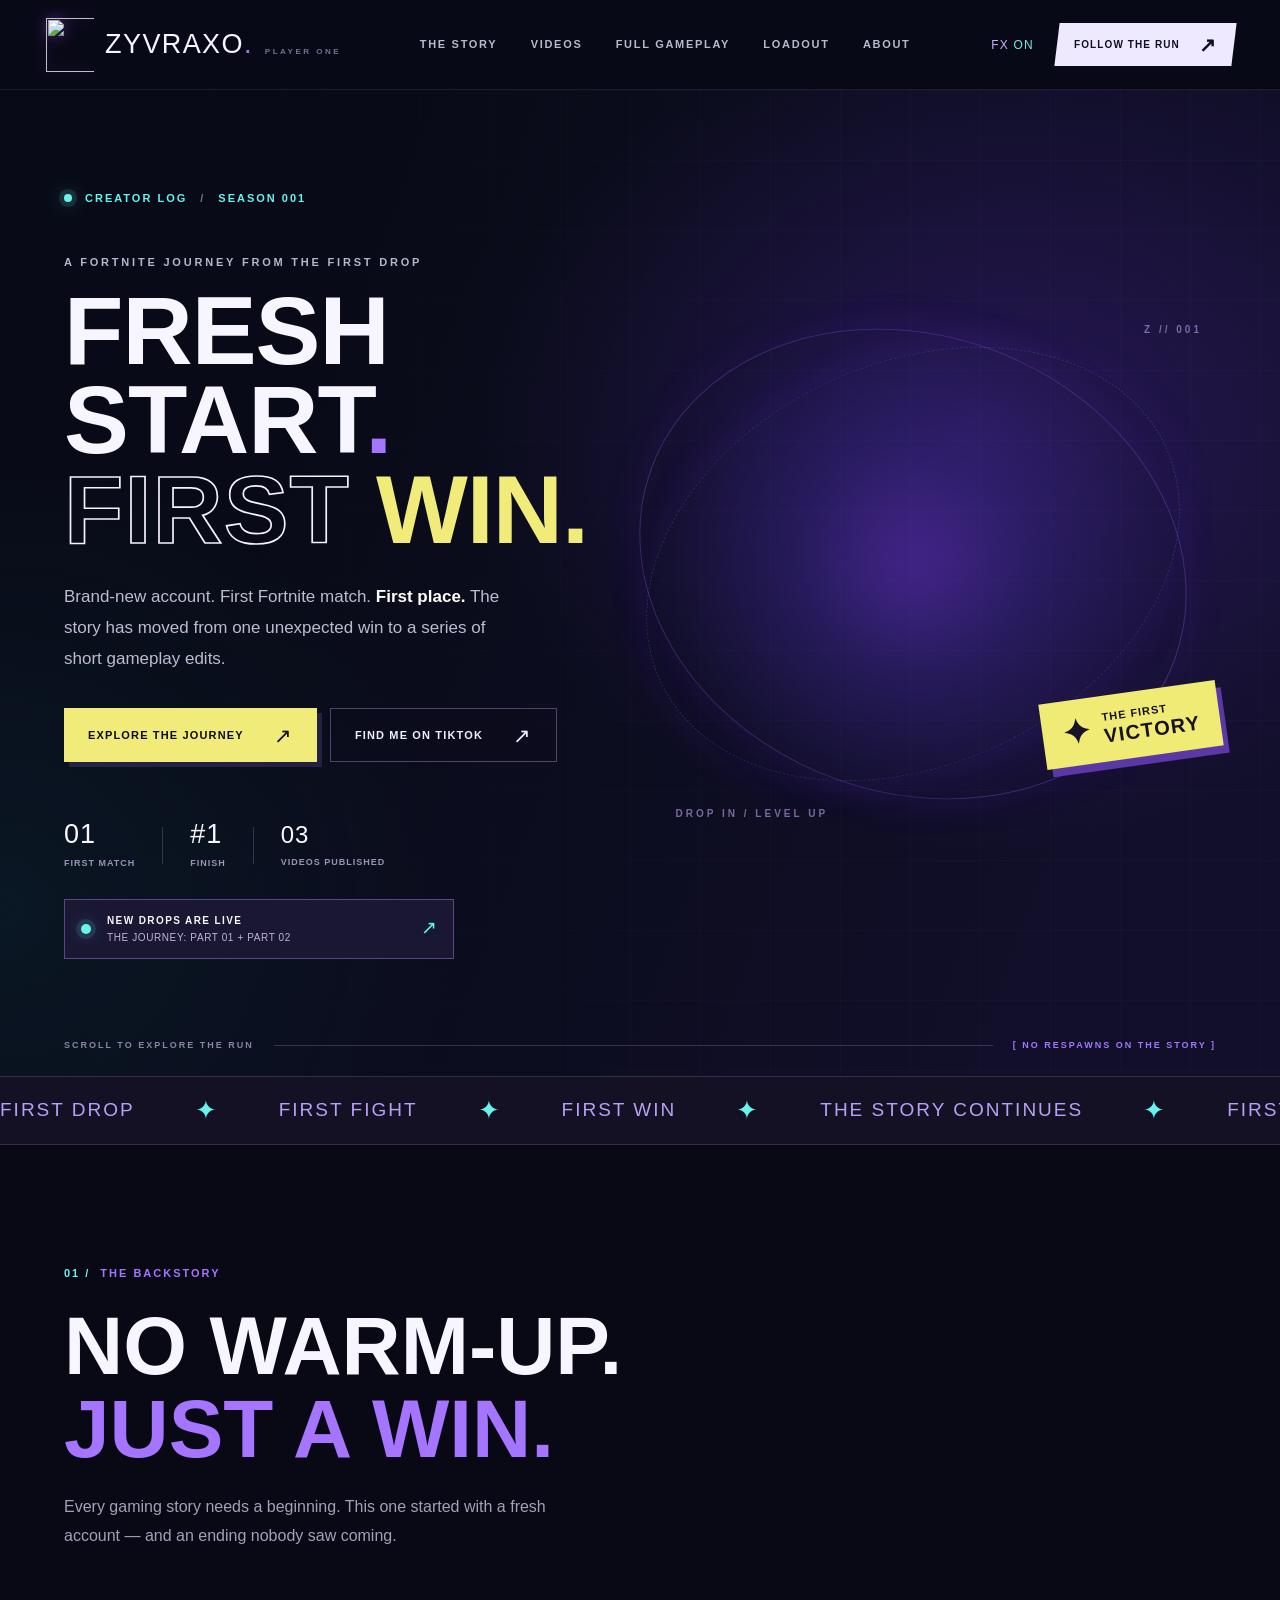
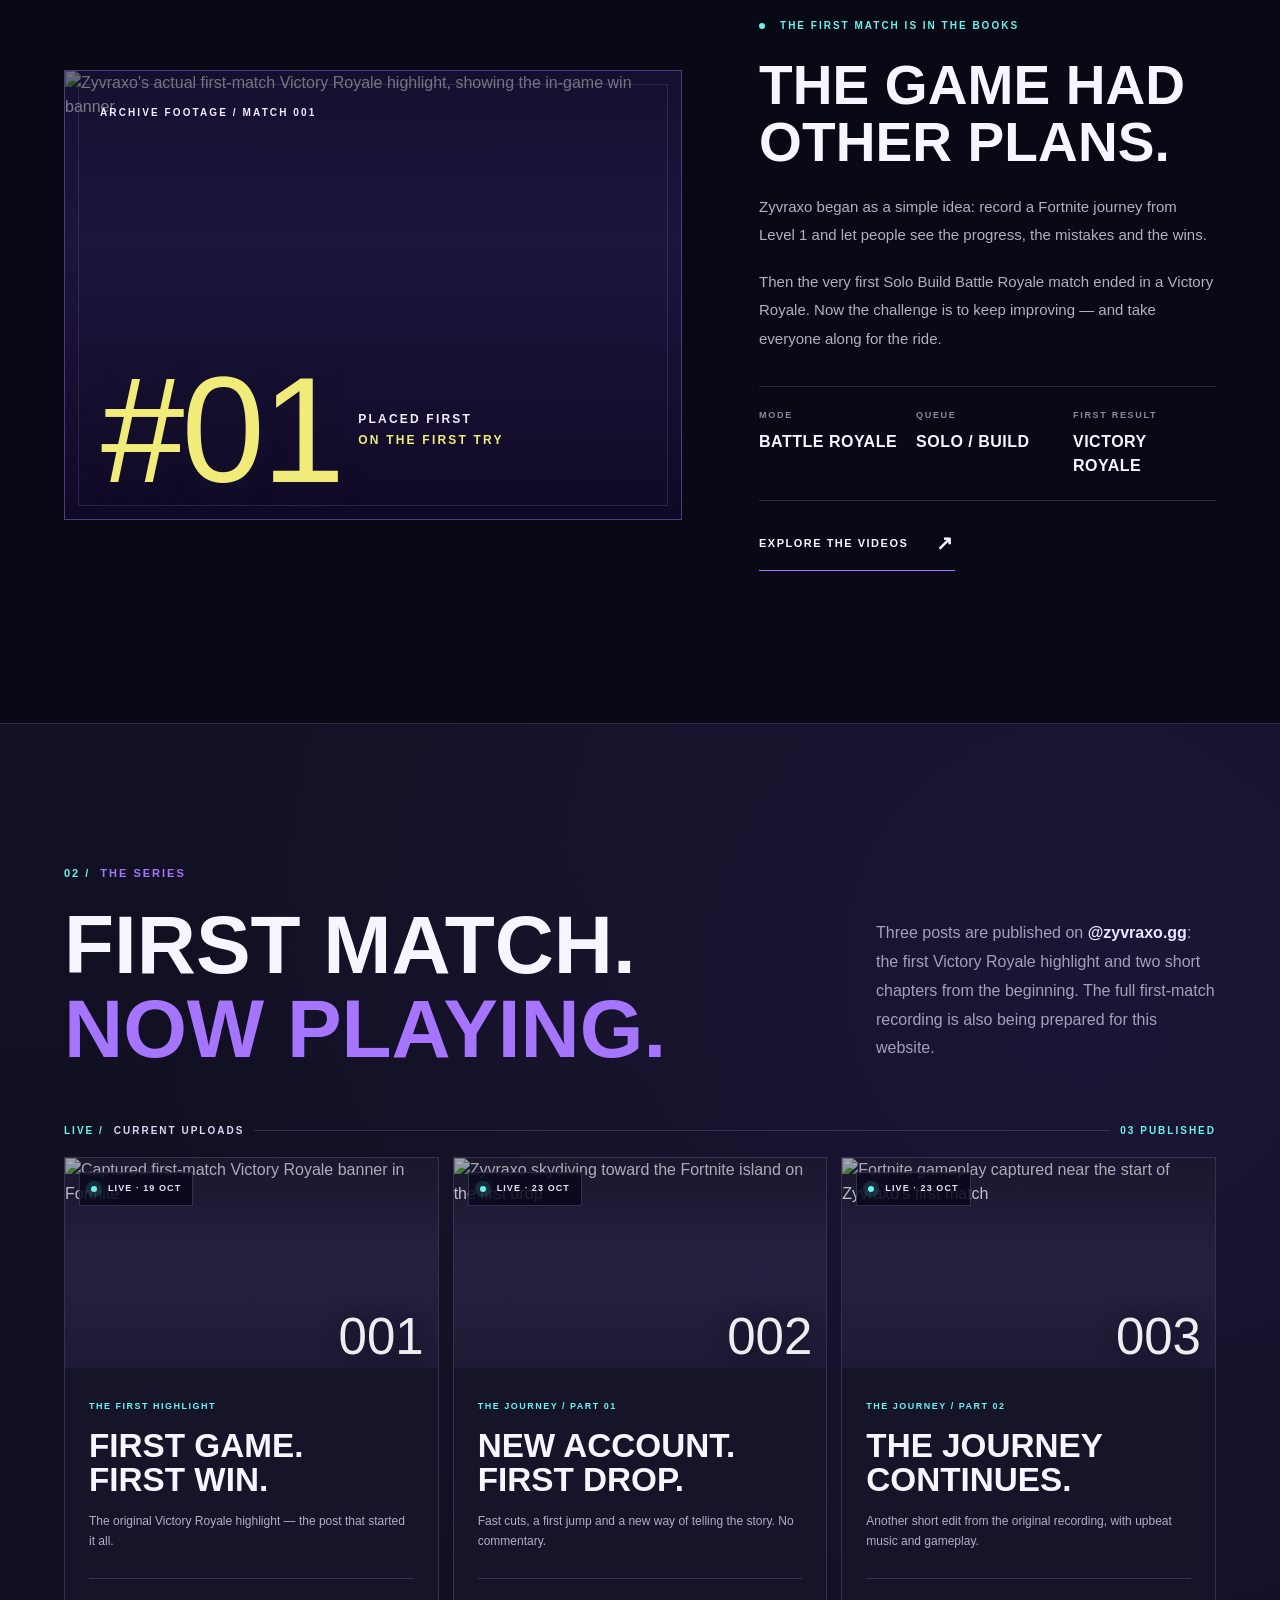
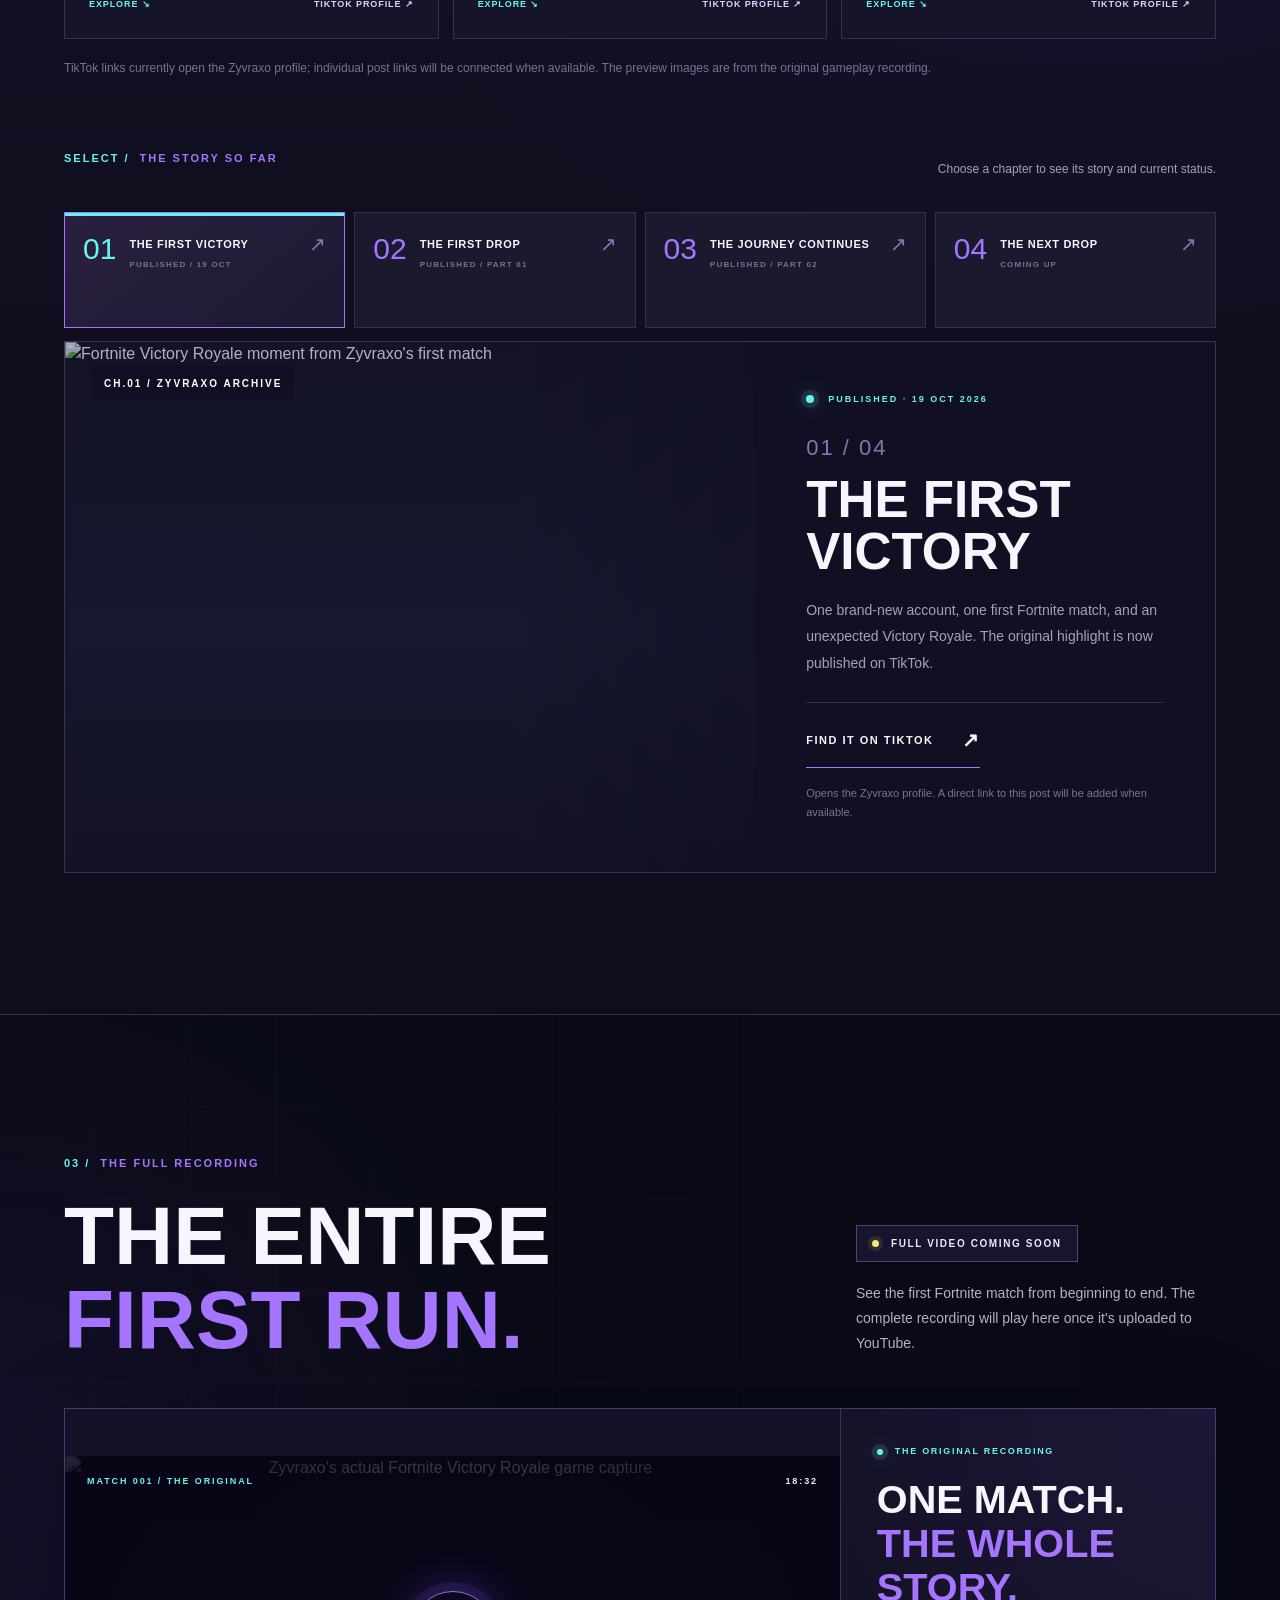
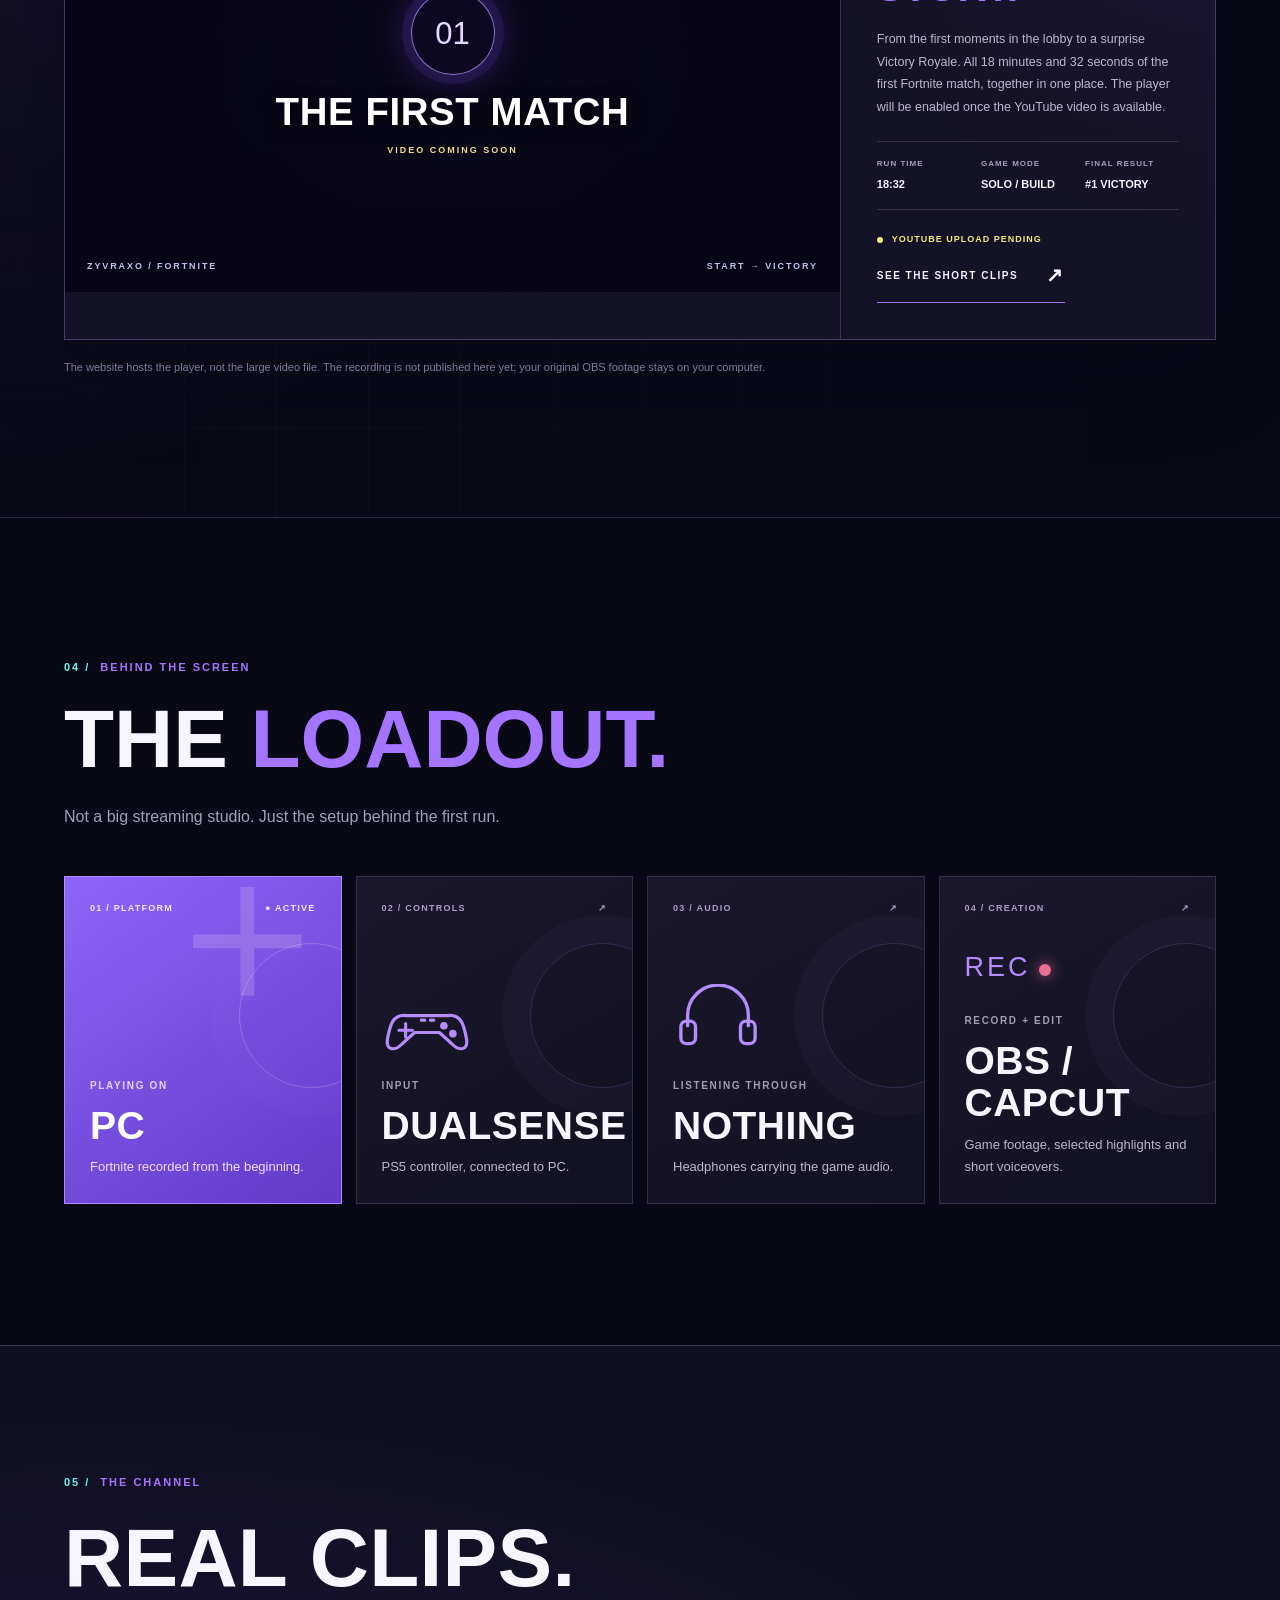
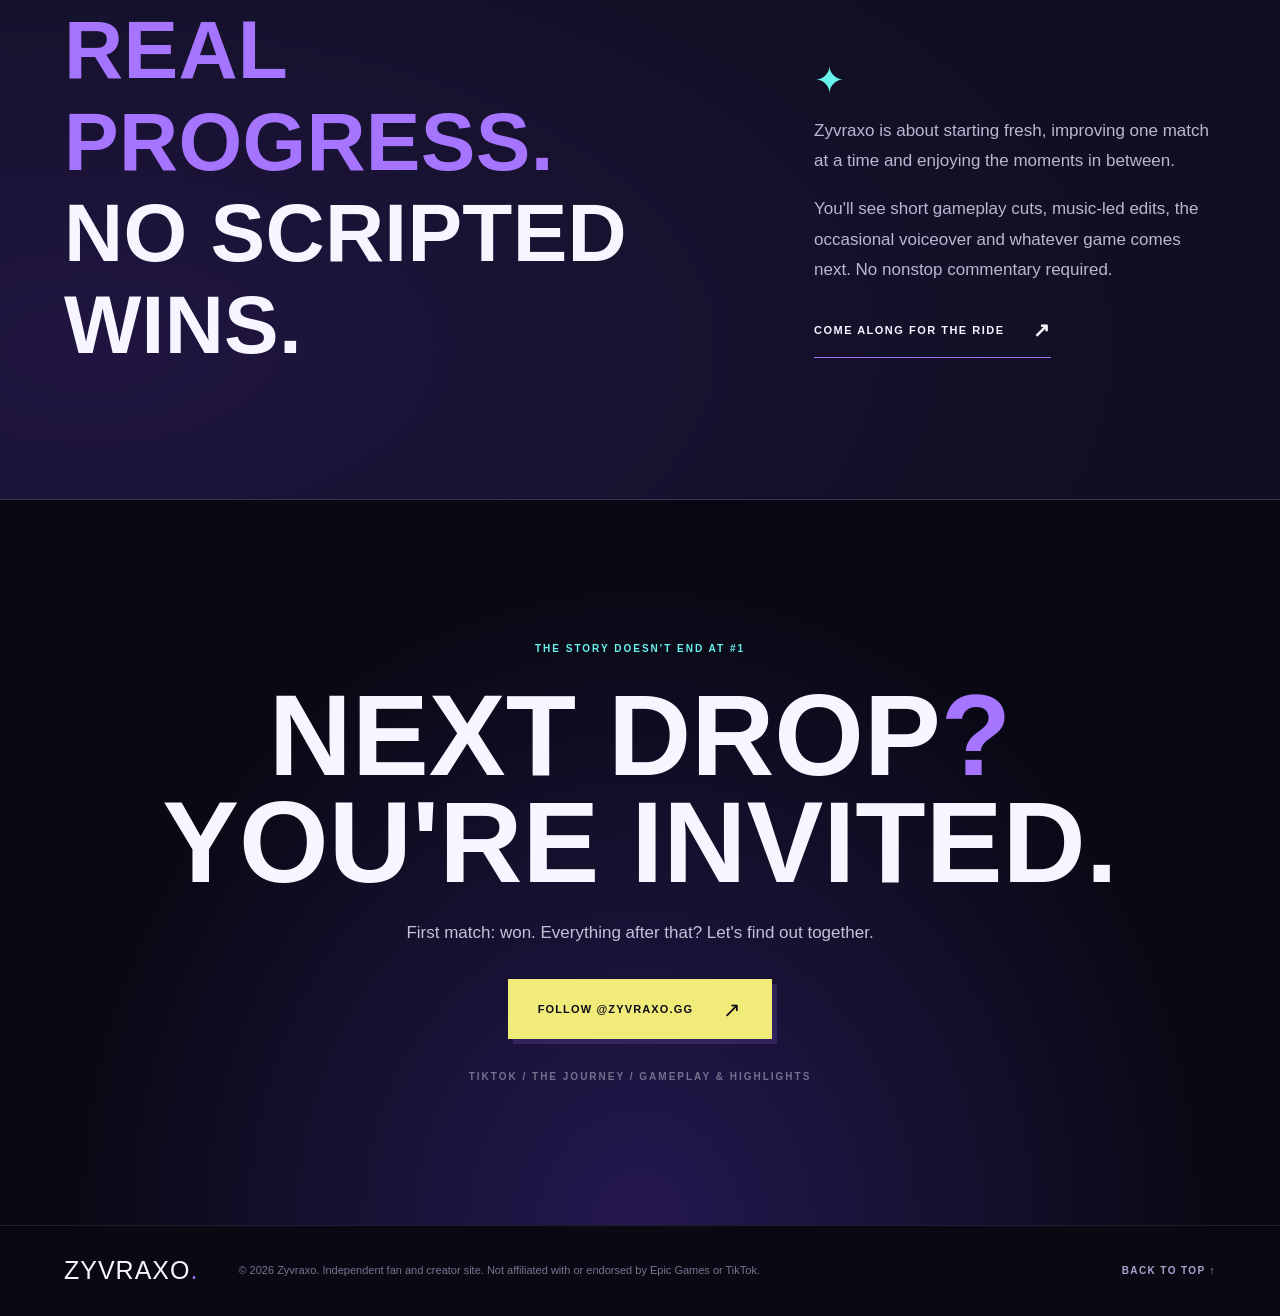
==== index.html @ bcd882c2 "Launch Zyvraxo website V3" ====
<!doctype html>
<html lang="en-GB">
<head>
  <meta charset="utf-8">
  <meta name="viewport" content="width=device-width, initial-scale=1">
  <meta name="theme-color" content="#090b17">
  <meta name="description" content="Zyvraxo gaming: first Fortnite Victory Royale and The Journey Part 01 and Part 02 on TikTok. Full first-match gameplay coming soon to the website.">
  <meta property="og:type" content="website">
  <meta property="og:title" content="Zyvraxo — First Drop. First Win.">
  <meta property="og:description" content="The first Fortnite match ended with a Victory Royale. Follow the newly published Journey Part 01 and Part 02 on TikTok.">
  <title>Zyvraxo — First Drop. First Win.</title>
  <link rel="icon" href="assets/favicon.png" type="image/png">
  <link rel="stylesheet" href="styles.css">
  <script src="script.js" defer></script>
</head>
<body>
  <a href="#main" class="skip-link">Skip to content</a>
  <div class="site-shell" id="top">
    <header class="site-header">
      <div class="header-inner">
        <a class="brand" href="#top" aria-label="Zyvraxo — go to homepage">
          <span class="brand-icon"><img src="assets/zyvraxo-mark.png" alt="" width="52" height="52"></span>
          <span class="brand-name">ZYVRAXO<span class="brand-dot">.</span></span>
          <span class="brand-caption">PLAYER ONE</span>
        </a>
        <button class="menu-toggle" type="button" aria-controls="primary-nav" aria-expanded="false" aria-label="Open navigation">
          <span></span><span></span><span></span>
        </button>
        <nav class="primary-nav" id="primary-nav" aria-label="Primary navigation">
          <a href="#story">The story</a>
          <a href="#episodes">Videos</a>
          <a href="#full-match">Full gameplay</a>
          <a href="#setup">Loadout</a>
          <a href="#about">About</a>
        </nav>
        <div class="header-actions">
          <button class="fx-toggle" type="button" aria-pressed="true" title="Toggle site animations and glow">FX <span class="fx-state">ON</span></button>
          <a class="header-follow" href="https://www.tiktok.com/@zyvraxo.gg" target="_blank" rel="noopener noreferrer">
            <span>FOLLOW THE RUN</span><span aria-hidden="true">↗</span>
          </a>
        </div>
      </div>
    </header>

    <main id="main">
      <section class="hero" aria-labelledby="hero-title">
        <div class="hero-grid"></div>
        <div class="hero-inner content-width">
          <div class="hero-copy">
            <div class="eyebrow"><span class="status-pin"></span> CREATOR LOG <span class="eyebrow-sep">/</span> SEASON 001</div>
            <p class="superhead">A FORTNITE JOURNEY FROM THE FIRST DROP</p>
            <h1 id="hero-title">FRESH<br>START<span class="punct">.</span><br><span class="hero-outlined">FIRST</span> <span class="hero-gold">WIN.</span></h1>
            <p class="hero-intro">Brand-new account. First Fortnite match. <strong>First place.</strong> The story has moved from one unexpected win to a series of short gameplay edits.</p>
            <div class="hero-buttons">
              <a class="button button-primary" href="#episodes">EXPLORE THE JOURNEY <span aria-hidden="true">↗</span></a>
              <a class="button button-secondary" href="https://www.tiktok.com/@zyvraxo.gg" target="_blank" rel="noopener noreferrer">FIND ME ON TIKTOK <span aria-hidden="true">↗</span></a>
            </div>
            <div class="hero-meta" aria-label="First match statistics">
              <div><span class="meta-num">01</span><span class="meta-label">FIRST MATCH</span></div>
              <span class="meta-line" aria-hidden="true"></span>
              <div><span class="meta-num">#1</span><span class="meta-label">FINISH</span></div>
              <span class="meta-line" aria-hidden="true"></span>
              <div><span class="meta-num meta-word">03</span><span class="meta-label">VIDEOS PUBLISHED</span></div>
            </div>
            <a class="hero-update" href="#episodes"><span class="update-beacon" aria-hidden="true"></span><span><strong>NEW DROPS ARE LIVE</strong><small>THE JOURNEY: PART 01 + PART 02</small></span><span class="update-arrow" aria-hidden="true">↗</span></a>
          </div>
          <div class="hero-art" aria-label="Zyvraxo neon gaming logo">
            <div class="art-aura"></div>
            <div class="art-orbit orbit-one"></div>
            <div class="art-orbit orbit-two"></div>
            <div class="art-hatch art-hatch-top" aria-hidden="true">Z // 001</div>
            <img class="hero-logo" src="assets/zyvraxo-logo.webp" width="1254" height="1254" alt="Zyvraxo logo with a neon violet and blue Z emblem">
            <div class="art-stamp"><span class="stamp-star">✦</span><span>THE FIRST<br><strong>VICTORY</strong></span></div>
            <div class="art-hatch art-hatch-bottom" aria-hidden="true">DROP IN / LEVEL UP</div>
          </div>
        </div>
        <div class="hero-bottom content-width"><span class="hero-bottom-label">SCROLL TO EXPLORE THE RUN</span><span class="hero-bottom-rule"></span><span class="hero-bottom-code">[ NO RESPAWNS ON THE STORY ]</span></div>
      </section>

      <div class="ticker" aria-label="The channel motto"><div class="ticker-content" aria-hidden="true"><span>FIRST DROP</span><i>✦</i><span>FIRST FIGHT</span><i>✦</i><span>FIRST WIN</span><i>✦</i><span>THE STORY CONTINUES</span><i>✦</i><span>FIRST DROP</span><i>✦</i><span>FIRST FIGHT</span><i>✦</i><span>FIRST WIN</span><i>✦</i><span>THE STORY CONTINUES</span><i>✦</i></div></div>

      <section class="story section-pad content-width" id="story" aria-labelledby="story-title">
        <div class="section-heading reveal">
          <div class="section-label"><span class="section-index">01 /</span> THE BACKSTORY</div>
          <h2 id="story-title">NO WARM-UP.<br><em>JUST A WIN.</em></h2>
          <p>Every gaming story needs a beginning. This one started with a fresh account — and an ending nobody saw coming.</p>
        </div>
        <div class="story-layout">
          <div class="story-image-card reveal">
            <img src="assets/fortnite-victory.webp" alt="Zyvraxo's actual first-match Victory Royale highlight, showing the in-game win banner" width="948" height="540" loading="lazy">
            <div class="story-image-screen"></div>
            <span class="story-image-corner story-image-top">ARCHIVE FOOTAGE / MATCH 001</span>
            <div class="story-image-bottom"><span class="story-winning-number">#01</span><span class="story-win-copy">PLACED FIRST<br><strong>ON THE FIRST TRY</strong></span></div>
          </div>
          <div class="story-content reveal">
            <div class="story-topline"><span class="dot-active"></span> THE FIRST MATCH IS IN THE BOOKS</div>
            <h3>THE GAME HAD OTHER PLANS.</h3>
            <p>Zyvraxo began as a simple idea: record a Fortnite journey from Level 1 and let people see the progress, the mistakes and the wins.</p>
            <p>Then the very first Solo Build Battle Royale match ended in a Victory Royale. Now the challenge is to keep improving — and take everyone along for the ride.</p>
            <div class="story-facts"><div><small>MODE</small><b>BATTLE ROYALE</b></div><div><small>QUEUE</small><b>SOLO / BUILD</b></div><div><small>FIRST RESULT</small><b>VICTORY ROYALE</b></div></div>
            <a class="text-link" href="#episodes">EXPLORE THE VIDEOS <span aria-hidden="true">↗</span></a>
          </div>
        </div>
      </section>

      <section class="episodes section-pad" id="episodes" aria-labelledby="episodes-title">
        <div class="content-width">
          <div class="episodes-heading reveal">
            <div>
              <div class="section-label"><span class="section-index">02 /</span> THE SERIES</div>
              <h2 id="episodes-title">FIRST MATCH.<br><em>NOW PLAYING.</em></h2>
            </div>
            <p>Three posts are published on <strong>@zyvraxo.gg</strong>: the first Victory Royale highlight and two short chapters from the beginning. The full first-match recording is also being prepared for this website.</p>
          </div>
          <div class="latest-label reveal"><span class="section-index">LIVE /</span> CURRENT UPLOADS <span class="latest-label-rule" aria-hidden="true"></span> <span class="live-total">03 PUBLISHED</span></div>
          <div class="video-grid reveal" aria-label="Zyvraxo's published TikTok videos">
            <article class="video-card">
              <div class="video-card-media"><img src="assets/fortnite-victory.webp" alt="Captured first-match Victory Royale banner in Fortnite" loading="lazy" width="948" height="540"><span class="video-card-state"><span class="status-pin"></span> LIVE · 19 OCT</span><span class="video-card-seq">001</span></div>
              <div class="video-card-content"><small>THE FIRST HIGHLIGHT</small><h3>FIRST GAME.<br>FIRST WIN.</h3><p>The original Victory Royale highlight — the post that started it all.</p><div class="video-card-links"><button type="button" data-show-chapter="0">EXPLORE ↘</button><a href="https://www.tiktok.com/@zyvraxo.gg" target="_blank" rel="noopener noreferrer" aria-label="Find the First Victory highlight on Zyvraxo's TikTok profile">TIKTOK PROFILE ↗</a></div></div>
            </article>
            <article class="video-card">
              <div class="video-card-media"><img src="assets/journey-part01.webp" alt="Zyvraxo skydiving toward the Fortnite island on the first drop" loading="lazy" width="622" height="350"><span class="video-card-state"><span class="status-pin"></span> LIVE · 23 OCT</span><span class="video-card-seq">002</span></div>
              <div class="video-card-content"><small>THE JOURNEY / PART 01</small><h3>NEW ACCOUNT.<br>FIRST DROP.</h3><p>Fast cuts, a first jump and a new way of telling the story. No commentary.</p><div class="video-card-links"><button type="button" data-show-chapter="1">EXPLORE ↘</button><a href="https://www.tiktok.com/@zyvraxo.gg" target="_blank" rel="noopener noreferrer" aria-label="Find The Journey Part 01 on Zyvraxo's TikTok profile">TIKTOK PROFILE ↗</a></div></div>
            </article>
            <article class="video-card">
              <div class="video-card-media"><img src="assets/journey-part02.webp" alt="Fortnite gameplay captured near the start of Zyvraxo's first match" loading="lazy" width="622" height="350"><span class="video-card-state"><span class="status-pin"></span> LIVE · 23 OCT</span><span class="video-card-seq">003</span></div>
              <div class="video-card-content"><small>THE JOURNEY / PART 02</small><h3>THE JOURNEY<br>CONTINUES.</h3><p>Another short edit from the original recording, with upbeat music and gameplay.</p><div class="video-card-links"><button type="button" data-show-chapter="2">EXPLORE ↘</button><a href="https://www.tiktok.com/@zyvraxo.gg" target="_blank" rel="noopener noreferrer" aria-label="Find The Journey Part 02 on Zyvraxo's TikTok profile">TIKTOK PROFILE ↗</a></div></div>
            </article>
          </div>
          <p class="episode-link-note">TikTok links currently open the Zyvraxo profile; individual post links will be connected when available. The preview images are from the original gameplay recording.</p>
          <div class="chapter-section-top reveal"><div class="section-label"><span class="section-index">SELECT /</span> THE STORY SO FAR</div><p>Choose a chapter to see its story and current status.</p></div>
          <div class="chapter-tabs reveal" aria-label="Explore Zyvraxo chapters">
            <button class="chapter-tab is-active" type="button" data-chapter="0" aria-pressed="true"><span class="chapter-num">01</span><span class="chapter-tab-text"><strong>THE FIRST VICTORY</strong><small>PUBLISHED / 19 OCT</small></span><span class="chapter-arrow" aria-hidden="true">↗</span></button>
            <button class="chapter-tab" type="button" data-chapter="1" aria-pressed="false"><span class="chapter-num">02</span><span class="chapter-tab-text"><strong>THE FIRST DROP</strong><small>PUBLISHED / PART 01</small></span><span class="chapter-arrow" aria-hidden="true">↗</span></button>
            <button class="chapter-tab" type="button" data-chapter="2" aria-pressed="false"><span class="chapter-num">03</span><span class="chapter-tab-text"><strong>THE JOURNEY CONTINUES</strong><small>PUBLISHED / PART 02</small></span><span class="chapter-arrow" aria-hidden="true">↗</span></button>
            <button class="chapter-tab" type="button" data-chapter="3" aria-pressed="false"><span class="chapter-num">04</span><span class="chapter-tab-text"><strong>THE NEXT DROP</strong><small>COMING UP</small></span><span class="chapter-arrow" aria-hidden="true">↗</span></button>
          </div>
          <div class="chapter-feature reveal" id="chapter-feature" aria-live="polite">
            <div class="chapter-image-wrap"><img id="chapter-image" src="assets/fortnite-victory.webp" width="948" height="540" alt="Fortnite Victory Royale moment from Zyvraxo's first match" loading="lazy"><span id="chapter-image-counter" class="chapter-image-counter">CH.01 / ZYVRAXO ARCHIVE</span><span class="chapter-image-overlay"></span></div>
            <div class="chapter-info">
              <div class="chapter-status"><span class="status-pin" id="chapter-status-dot"></span> <span id="chapter-status-label">PUBLISHED · 19 OCT 2026</span></div>
              <span class="chapter-feature-num" id="chapter-display-num">01 / 04</span>
              <h3 id="chapter-title">THE FIRST VICTORY</h3>
              <p id="chapter-description">One brand-new account, one first Fortnite match, and an unexpected Victory Royale. The original highlight is now published on TikTok.</p>
              <div class="chapter-rule"></div>
              <a class="text-link" id="chapter-cta" href="https://www.tiktok.com/@zyvraxo.gg" target="_blank" rel="noopener noreferrer">FIND IT ON TIKTOK <span aria-hidden="true">↗</span></a>
              <small class="chapter-footnote" id="chapter-footnote">Opens the Zyvraxo profile. A direct link to this post will be added when available.</small>
            </div>
          </div>
        </div>
      </section>

      <!-- Full-match section: the YouTube URL is configured in script.js. Nothing is embedded until a visitor clicks Play. -->
      <section class="full-match section-pad" id="full-match" aria-labelledby="full-match-title">
        <div class="content-width">
          <div class="full-match-header reveal">
            <div>
              <div class="section-label"><span class="section-index">03 /</span> THE FULL RECORDING</div>
              <h2 id="full-match-title">THE ENTIRE<br><em>FIRST RUN.</em></h2>
            </div>
            <div class="full-match-lead">
              <span class="full-coming"><span class="full-coming-pin"></span><span id="full-header-status">FULL VIDEO COMING SOON</span></span>
              <p>See the first Fortnite match from beginning to end. The complete recording will play here once it's uploaded to YouTube.</p>
            </div>
          </div>

          <div class="full-match-frame reveal">
            <div class="full-player" id="full-player" aria-label="Zyvraxo full gameplay video area">
              <div class="full-player-poster" id="full-player-poster">
                <img src="assets/fortnite-victory.webp" alt="Zyvraxo's actual Fortnite Victory Royale game capture" width="948" height="540" loading="lazy">
                <span class="full-player-shade" aria-hidden="true"></span>
                <div class="full-player-top"><span>MATCH 001 / THE ORIGINAL</span><span>18:32</span></div>
                <div class="full-player-centre">
                  <span class="full-player-orbit" aria-hidden="true"><span class="full-player-play-icon" id="full-player-play-icon" hidden>▶</span><span id="full-player-pending-symbol">01</span></span>
                  <strong>THE FIRST MATCH</strong>
                  <small id="full-player-caption">VIDEO COMING SOON</small>
                  <button class="full-video-play" id="full-video-play" type="button" hidden aria-label="Play the complete 18-minute 32-second Fortnite match">▶ &nbsp; WATCH THE FULL MATCH</button>
                </div>
                <div class="full-player-bottom"><span>ZYVRAXO / FORTNITE</span><span>START → VICTORY</span></div>
              </div>
            </div>
            <div class="full-match-details">
              <div class="full-match-eyebrow"><span class="status-pin"></span> THE ORIGINAL RECORDING</div>
              <h3>ONE MATCH.<br><span>THE WHOLE STORY.</span></h3>
              <p id="full-match-description">From the first moments in the lobby to a surprise Victory Royale. All 18 minutes and 32 seconds of the first Fortnite match, together in one place. The player will be enabled once the YouTube video is available.</p>
              <div class="full-match-stats" aria-label="Full match details">
                <div><span>RUN TIME</span><strong>18:32</strong></div>
                <div><span>GAME MODE</span><strong>SOLO / BUILD</strong></div>
                <div><span>FINAL RESULT</span><strong>#1 VICTORY</strong></div>
              </div>
              <div class="full-match-footer">
                <div class="full-match-status" id="full-match-status"><span class="full-match-status-dot"></span> YOUTUBE UPLOAD PENDING</div>
                <a class="text-link" href="#episodes">SEE THE SHORT CLIPS <span aria-hidden="true">↗</span></a>
              </div>
            </div>
          </div>
          <p class="full-match-note">The website hosts the player, not the large video file. The recording is not published here yet; your original OBS footage stays on your computer.</p>
        </div>
      </section>

      <section class="loadout section-pad content-width" id="setup" aria-labelledby="setup-title">
        <div class="section-heading reveal">
          <div class="section-label"><span class="section-index">04 /</span> BEHIND THE SCREEN</div>
          <h2 id="setup-title">THE <em>LOADOUT.</em></h2>
          <p>Not a big streaming studio. Just the setup behind the first run.</p>
        </div>
        <div class="gear-grid">
          <div class="gear-card gear-card-primary reveal"><span class="gear-glyph">＋</span><div class="gear-card-top"><span>01 / PLATFORM</span><span>● ACTIVE</span></div><div><small>PLAYING ON</small><h3>PC</h3><p>Fortnite recorded from the beginning.</p></div></div>
          <div class="gear-card reveal"><div class="gear-card-top"><span>02 / CONTROLS</span><span>↗</span></div><div class="gear-icon" aria-hidden="true"><svg viewBox="0 0 80 45" fill="none" stroke="currentColor" stroke-width="2.8" stroke-linecap="round" stroke-linejoin="round"><path d="M22 13C9 11 7 23 5 33c-2 11 6 12 13 5l11-10h22l11 10c7 7 15 6 13-5-2-10-4-22-17-20z"/><path d="M21 20v12M15 26h12"/><circle cx="55" cy="22" r="2" fill="currentColor"/><circle cx="63" cy="29" r="2" fill="currentColor"/><path d="M35 17h3m5 0h3"/></svg></div><div><small>INPUT</small><h3>DUALSENSE</h3><p>PS5 controller, connected to PC.</p></div></div>
          <div class="gear-card reveal"><div class="gear-card-top"><span>03 / AUDIO</span><span>↗</span></div><div class="gear-icon" aria-hidden="true"><svg viewBox="0 0 80 60" fill="none" stroke="currentColor" stroke-width="3" stroke-linecap="round"><path d="M13 37V28a27 27 0 0 1 54 0v9"/><rect x="7" y="33" width="13" height="20" rx="5"/><rect x="60" y="33" width="13" height="20" rx="5"/></svg></div><div><small>LISTENING THROUGH</small><h3>NOTHING</h3><p>Headphones carrying the game audio.</p></div></div>
          <div class="gear-card reveal"><div class="gear-card-top"><span>04 / CREATION</span><span>↗</span></div><div class="gear-icon gear-icon-circle" aria-hidden="true">REC<span class="rec-dot"></span></div><div><small>RECORD + EDIT</small><h3>OBS / CAPCUT</h3><p>Game footage, selected highlights and short voiceovers.</p></div></div>
        </div>
      </section>

      <section class="manifesto" id="about" aria-labelledby="about-title"><div class="content-width manifesto-inner"><div class="manifesto-title reveal"><div class="section-label"><span class="section-index">05 /</span> THE CHANNEL</div><h2 id="about-title">REAL CLIPS.<br><span>REAL PROGRESS.</span><br>NO SCRIPTED WINS.</h2></div><div class="manifesto-body reveal"><span class="manifesto-mark">✦</span><p>Zyvraxo is about starting fresh, improving one match at a time and enjoying the moments in between.</p><p>You'll see short gameplay cuts, music-led edits, the occasional voiceover and whatever game comes next. No nonstop commentary required.</p><a class="text-link" href="https://www.tiktok.com/@zyvraxo.gg" target="_blank" rel="noopener noreferrer">COME ALONG FOR THE RIDE <span aria-hidden="true">↗</span></a></div></div></section>

      <section class="follow section-pad" id="follow" aria-labelledby="follow-title"><div class="content-width follow-inner reveal"><span class="follow-kicker">THE STORY DOESN'T END AT #1</span><h2 id="follow-title">NEXT DROP<span>?</span><br>YOU'RE INVITED.</h2><p>First match: won. Everything after that? Let's find out together.</p><a class="button button-primary button-big" href="https://www.tiktok.com/@zyvraxo.gg" target="_blank" rel="noopener noreferrer">FOLLOW @ZYVRAXO.GG <span aria-hidden="true">↗</span></a><span class="follow-aside">TIKTOK / THE JOURNEY / GAMEPLAY &amp; HIGHLIGHTS</span></div></section>
    </main>

    <footer class="site-footer"><div class="content-width footer-inner"><a class="footer-brand" href="#top">ZYVRAXO<span>.</span></a><p>© <span id="copyright-year">2026</span> Zyvraxo. Independent fan and creator site. Not affiliated with or endorsed by Epic Games or TikTok.</p><a class="footer-back" href="#top">BACK TO TOP ↑</a></div></footer>
  </div>
</body>
</html>
---- styles.css ----
:root {
  color-scheme: dark;
  --bg: #080914;
  --bg-2: #101021;
  --bg-3: #161628;
  --fg: #f7f5ff;
  --muted: #a3a1b8;
  --muted-2: #76738f;
  --line: rgba(189, 171, 251, .19);
  --violet: #a675ff;
  --electric: #bb85ff;
  --cyan: #68f3ed;
  --gold: #f1eb7a;
  --accent: #9b64ff;
  --body-font: "Segoe UI", "Arial", sans-serif;
  --display-font: Impact, "Arial Black", "Segoe UI Black", sans-serif;
}
*, *::before, *::after {box-sizing:border-box}
html {scroll-behavior:smooth; scroll-padding-top:85px}
body {margin:0; color:var(--fg); background:var(--bg); font-family:var(--body-font); line-height:1.5; -webkit-font-smoothing:antialiased}
body::selection {background:var(--violet); color:#080812}
a {color:inherit; text-decoration:none}
button {font:inherit; cursor:pointer}
button, a { -webkit-tap-highlight-color:transparent }
:focus-visible {outline:2px solid var(--cyan);outline-offset:4px}
img, svg {max-width:100%; display:block}
button:disabled {cursor:not-allowed}
.content-width {max-width:1380px; padding-inline:clamp(22px,5vw,76px); margin-inline:auto}
.skip-link {position:fixed; z-index:500; top:-100px; left:20px; background:#fff;color:#000;padding:10px 20px}
.skip-link:focus {top:12px}
.section-pad {padding-block:clamp(94px,11vw,150px)}
.site-shell {overflow:hidden}

/* Navigation */
.site-header {height:90px; position:relative; z-index:40; background:rgba(9,10,23,.96); border-bottom:1px solid rgba(255,255,255,.085)}
.header-inner {height:100%; max-width:1530px; margin:auto; padding:0 clamp(22px,3.6vw,62px); display:flex; align-items:center; justify-content:space-between; gap:25px}
.brand {display:flex; align-items:center; position:relative; gap:11px; white-space:nowrap}
.brand-icon {width:48px;height:48px;display:flex;align-items:center;justify-content:center;overflow:visible}
.brand-icon img {width:54px;height:54px;object-fit:contain;filter:drop-shadow(0 0 7px rgba(183,81,255,.45))}
.brand-name {font-family:var(--display-font);font-size:27px;line-height:1;letter-spacing:1.4px}
.brand-dot {color:var(--violet)}
.brand-caption {font-size:8px;letter-spacing:2.5px;color:var(--muted-2);font-weight:800;align-self:flex-end;margin-bottom:11px;margin-left:1px}
.primary-nav {display:flex;align-items:center;gap:clamp(22px,2.6vw,42px)}
.primary-nav a {font-size:11px;text-transform:uppercase;letter-spacing:1.7px;color:#bab9cb;font-weight:800;transition:color .2s}
.primary-nav a:hover,.primary-nav a:focus-visible {color:#fff}
.header-actions {display:flex;align-items:center;gap:21px}
.fx-toggle {padding:7px 2px;border:none;background:transparent;color:#c5b4f9;letter-spacing:1.2px;font-family:var(--display-font);font-size:12px;white-space:nowrap}
.fx-state {color:#78eddc}
.header-follow {height:43px; padding:0 17px;display:flex;align-items:center;gap:19px;background:#efe9ff;color:#101024;font-size:10px;font-weight:900;letter-spacing:1.1px;transform:skew(-7deg); transition:background .2s,transform .2s}
.header-follow>* {transform:skew(7deg)}
.header-follow:hover {background:var(--cyan);transform:skew(-7deg) translateY(-2px)}
.header-follow span:last-child {font-size:20px}
.menu-toggle {display:none}

/* Hero */
.hero {min-height:750px; position:relative; background: radial-gradient(ellipse 47% 50% at 77% 35%,rgba(75,39,156,.38),transparent 85%),radial-gradient(ellipse 40% 50% at 0% 83%,rgba(19,71,89,.2),transparent 90%),#080b17; isolation:isolate}
.hero::before {content:"";position:absolute;inset:0;background:linear-gradient(110deg,rgba(6,9,20,0) 25%,rgba(125,58,255,.08) 83%);pointer-events:none}
.hero-grid {position:absolute;inset:0;opacity:.25;pointer-events:none;background-image:linear-gradient(rgba(158,134,218,.13) 1px,transparent 1px),linear-gradient(90deg,rgba(158,134,218,.13) 1px,transparent 1px);background-size:70px 70px;mask-image:linear-gradient(to right,transparent 5%,#000 74%,#000)}
.hero-inner {position:relative;z-index:1; display:grid; grid-template-columns:53% 47%;align-items:center; min-height:690px}
.hero-copy {position:relative;padding-block:100px 80px;z-index:3}
.eyebrow,.superhead,.section-label,.hero-bottom,.story-topline,.chapter-status,.chapter-image-counter,.follow-kicker {font-family:var(--body-font);font-weight:800;font-size:11px;letter-spacing:2px}
.eyebrow {color:var(--cyan);display:flex;align-items:center;gap:13px}
.status-pin {width:8px;height:8px;border-radius:50%;display:inline-block;flex:0 0 8px;background:var(--cyan);box-shadow:0 0 0 5px rgba(104,243,237,.12),0 0 19px rgba(104,243,237,.6)}
.eyebrow-sep {color:#75728d}
.superhead {margin:47px 0 16px;color:#b7b4ce;font-size:11px;letter-spacing:2.8px}
h1,h2,h3,p {margin-top:0}
h1,h2,h3 {text-wrap:balance}
.hero h1 {font-family:var(--display-font);font-size:clamp(80px,7.6vw,119px);line-height:.92;letter-spacing:-1px;margin:0 0 28px;font-weight:900;text-transform:uppercase}
.hero h1 .punct {color:var(--violet)}
.hero-outlined {color:transparent;-webkit-text-stroke:1.7px #f6f3ff;text-stroke:1.7px #f6f3ff;letter-spacing:1px}
.hero-gold {color:var(--gold)}
.hero-intro {color:#bdbbd0;font-size:17px;line-height:1.8;max-width:460px;margin-bottom:34px}
.hero-intro strong {color:#fff;font-weight:700}
.hero-buttons {display:flex;gap:13px;flex-wrap:wrap;align-items:center}
.button {min-height:54px;display:inline-flex;justify-content:space-between;align-items:center;gap:30px;padding:0 24px;line-height:1.1;font-size:11px;font-weight:900;letter-spacing:1.15px;transition:transform .2s,background .2s,border .2s;white-space:nowrap}
.button:hover {transform:translateY(-3px)}
.button span {font-size:21px;font-weight:400}
.button-primary {background:var(--gold);color:#0c0b18;box-shadow:5px 5px 0 rgba(140,108,225,.2)}
.button-primary:hover {background:#fff9a2}
.button-secondary {border:1px solid #504365;background:rgba(12,10,28,.4);color:#f1edff}
.button-secondary:hover {border-color:var(--violet);background:rgba(151,89,255,.16)}
.hero-meta {display:flex;gap:27px;align-items:center;margin-top:59px}
.hero-meta>div {display:flex;flex-direction:column;gap:0}
.meta-num {font-family:var(--display-font);font-size:27px;line-height:1;color:#faf7ff;letter-spacing:.9px}
.meta-word {font-size:24px}
.meta-label {font-size:9px;color:#9994b5;letter-spacing:1px;font-weight:800;margin-top:9px}
.meta-line {height:37px;width:1px;background:#39354e}
.hero-art {height:590px;align-self:center;position:relative;z-index:2;margin-left:-65px;display:flex;align-items:center;justify-content:center;isolation:isolate}
.art-aura {position:absolute;width:88%;aspect-ratio:1;border-radius:50%;background:radial-gradient(circle,#7d3ff765 0%,#442fa84a 31%,transparent 67%);filter:blur(17px);z-index:-2;animation:aura 6s ease-in-out infinite alternate}
.art-orbit {position:absolute;width:92%;aspect-ratio:1;border:1px solid rgba(163,117,255,.28);border-radius:50%;z-index:-1;box-shadow:0 0 45px rgba(90,36,194,.12)}
.orbit-one {transform:rotate(20deg) scaleY(.82)}
.orbit-two {transform:rotate(-25deg) scaleY(.72);border-style:dashed;border-color:rgba(113,247,240,.16)}
.hero-logo {position:relative;width:105%;max-width:720px;object-fit:contain;filter:drop-shadow(0 18px 50px rgba(53,16,106,.45));animation:levitate 7s ease-in-out infinite alternate;user-select:none}
.art-hatch {position:absolute;color:#9c86cc;font-weight:800;letter-spacing:3px;font-size:10px;white-space:nowrap;opacity:.75}
.art-hatch-top {top:53px;right:14px}
.art-hatch-bottom {bottom:38px;left:66px}
.art-stamp {position:absolute;right:-4px;bottom:102px;display:flex;align-items:center;gap:12px;background:#f0eb74;color:#151325;transform:rotate(-8deg);padding:13px 20px 12px;font-size:11px;font-weight:900;line-height:1.2;letter-spacing:1px;box-shadow:5px 8px 0 #5a39a7}
.stamp-star {font-size:34px}
.art-stamp strong {font-family:var(--display-font);font-size:20px;letter-spacing:1.3px}
.hero-bottom {position:relative;z-index:4;display:flex;align-items:center;gap:20px;padding-bottom:24px;color:#8983a6;font-size:9px;letter-spacing:2px}
.hero-bottom-rule {height:1px;background:rgba(161,147,196,.28);flex:1}
.hero-bottom-code {color:var(--violet)}
.ticker {border-top:1px solid #323044;border-bottom:1px solid #323044;background:#141125;overflow:hidden;color:#b8a0f5}
.ticker-content {width:max-content;min-height:67px;display:flex;align-items:center;gap:60px;font-family:var(--display-font);font-size:19px;letter-spacing:2px;white-space:nowrap;animation:marquee 30s linear infinite}
.ticker i {font-style:normal;color:var(--cyan);font-size:26px}

/* Shared sections */
.section-label {display:flex;align-items:center;gap:10px;color:var(--violet);font-size:11px;margin-bottom:22px}
.section-index {color:var(--cyan)}
.section-heading {max-width:800px;margin-bottom:46px}
.section-heading h2,.episodes-heading h2,.loadout h2 {font-family:var(--display-font);font-size:clamp(54px,6.4vw,86px);letter-spacing:0;line-height:1.02;margin:0 0 22px}
.section-heading h2 em,.episodes-heading h2 em,.loadout h2 em {font-style:normal;color:var(--violet)}
.section-heading p,.episodes-heading p {color:var(--muted);max-width:520px;line-height:1.8;font-size:16px;margin:0}

/* The story */
.story {padding-top:120px;padding-bottom:130px}
.story-layout {display:grid;grid-template-columns:1.15fr .85fr;gap:clamp(30px,6vw,86px);align-items:center}
.story-image-card {height:450px;overflow:hidden;position:relative;background:#1c153c;border:1px solid #4d3986;isolation:isolate}
.story-image-card::before {content:"";position:absolute;inset:13px;border:1px solid rgba(226,212,255,.12);z-index:3;pointer-events:none}
.story-image-card>img {width:100%;height:100%;object-fit:cover;image-rendering:auto;filter:brightness(.75) saturate(1.1)}
.story-image-screen {position:absolute;inset:0;background:linear-gradient(180deg,rgba(11,7,30,.43),transparent 38%,rgba(11,4,28,.7) 100%);z-index:1}
.story-image-corner {position:absolute;z-index:3;top:34px;left:35px;color:#f4eaff;font-size:10px;letter-spacing:2.1px;font-weight:800}
.story-image-bottom {position:absolute;z-index:3;left:36px;bottom:29px;right:30px;display:flex;gap:16px;align-items:center}
.story-winning-number {font-family:var(--display-font);font-size:clamp(90px,12vw,150px);line-height:.8;color:var(--gold);letter-spacing:-3px;text-shadow:2px 2px 25px #14132a}
.story-win-copy {font-size:12px;letter-spacing:2.2px;font-weight:900;color:#f6efff;line-height:1.7}
.story-win-copy strong {color:var(--gold)}
.story-content {padding:22px 0}
.story-topline {font-size:10px;color:var(--cyan);display:flex;align-items:center;gap:15px;margin-bottom:24px}
.story-topline .dot-active {width:6px;height:6px;border-radius:50%;background:var(--cyan)}
.story-content h3 {font-family:var(--display-font);font-size:clamp(38px,4.3vw,61px);line-height:1.03;letter-spacing:.1px;margin-bottom:22px}
.story-content p {font-size:15px;line-height:1.9;color:#b1afc4;margin-bottom:18px}
.story-facts {display:grid;grid-template-columns:repeat(3,minmax(0,1fr));border-top:1px solid var(--line);border-bottom:1px solid var(--line);margin-top:33px;margin-bottom:27px;padding-block:22px;gap:14px}
.story-facts div {display:flex;flex-direction:column;gap:7px;overflow-wrap:anywhere}
.story-facts small {font-size:9px;letter-spacing:1.7px;color:#8b86a2;font-weight:800}
.story-facts b {font-family:var(--display-font);font-size:16px;font-weight:700;letter-spacing:.5px}
.text-link {font-weight:900;letter-spacing:1.5px;font-size:11px;display:inline-flex;align-items:center;gap:28px;padding-bottom:12px;border-bottom:1px solid var(--violet);transition:color .2s,gap .2s}
.text-link:hover {color:var(--cyan);gap:36px}
.text-link span {font-size:20px}

/* Episodes */
.episodes {background:linear-gradient(180deg,#121123,#0e0d1e);border-top:1px solid var(--line);border-bottom:1px solid var(--line);position:relative}
.episodes::before {content:"";position:absolute;inset:0;background:radial-gradient(circle at 85% 15%,rgba(111,62,222,.1),transparent 48%);pointer-events:none}
.episodes>.content-width {position:relative}
.episodes-heading {display:flex;justify-content:space-between;align-items:end;gap:30px;margin-bottom:53px}
.episodes-heading h2 {margin-bottom:0}
.episodes-heading p {max-width:340px;padding-bottom:7px}
.chapter-tabs {display:grid;grid-template-columns:repeat(4,minmax(0,1fr));margin-bottom:13px;gap:9px}
.chapter-tab {background:#1b192e;border:1px solid #34304b;color:var(--fg);min-height:116px;text-align:left;padding:21px 18px;display:flex;align-items:start;gap:13px;position:relative;transition:background .2s,border-color .2s,transform .2s}
.chapter-tab:hover {border-color:#8c70da;background:#242037}
.chapter-tab.is-active {border-color:var(--violet);background:linear-gradient(140deg,#29203f,#1d1932)}
.chapter-tab.is-active::before {content:"";height:3px;background:var(--cyan);position:absolute;left:0;right:0;top:0}
.chapter-num {font-family:var(--display-font);font-size:30px;line-height:1;color:var(--violet)}
.chapter-tab.is-active .chapter-num {color:var(--cyan)}
.chapter-tab-text {display:flex;flex-direction:column;gap:7px;margin-top:2px;min-width:0}
.chapter-tab-text strong {font-size:11px;letter-spacing:.65px;line-height:1.5}
.chapter-tab-text small {font-size:8px;letter-spacing:1.2px;color:var(--muted-2);font-weight:900}
.chapter-arrow {margin-left:auto;font-size:20px;color:#8975b3;line-height:1}
.chapter-feature {display:grid;grid-template-columns:1.2fr .8fr;min-height:390px;border:1px solid #3a3252;background:#111023}
.chapter-image-wrap {position:relative;overflow:hidden;min-height:390px;background:#17172d}
.chapter-image-wrap>img {width:100%;height:100%;object-fit:cover;position:absolute;inset:0;filter:saturate(.92);transition:opacity .25s}
.chapter-image-overlay {position:absolute;inset:0;pointer-events:none;background:linear-gradient(90deg,transparent 65%,rgba(12,10,28,.25)),linear-gradient(180deg,rgba(11,9,26,.3),transparent 55%,rgba(11,9,26,.35))}
.chapter-image-counter {position:absolute;z-index:2;left:27px;top:24px;color:#fff;font-size:10px;background:rgba(15,13,35,.67);padding:10px 12px}
.chapter-info {padding:clamp(30px,4vw,58px);display:flex;flex-direction:column;justify-content:center}
.chapter-status {color:var(--cyan);font-size:9px;display:flex;align-items:center;gap:14px;margin-bottom:25px}
.chapter-feature-num {font-family:var(--display-font);font-size:22px;letter-spacing:2px;color:#8874ac;margin-bottom:10px}
.chapter-info h3 {font-family:var(--display-font);font-size:clamp(39px,4vw,59px);line-height:1.02;margin:0 0 18px}
.chapter-info p {color:var(--muted);line-height:1.9;font-size:14px;margin:0 0 26px;max-width:370px}
.chapter-rule {height:1px;width:100%;background:var(--line);margin-bottom:22px}
.chapter-info .text-link {align-self:flex-start}
.chapter-footnote {display:block;font-size:11px;color:var(--muted-2);line-height:1.65;margin-top:16px}

/* Gear */
.loadout .section-heading {margin-bottom:44px}
.gear-grid {display:grid;grid-template-columns:repeat(4,1fr);gap:14px}
.gear-card {min-height:328px;background:linear-gradient(150deg,#1b172d,#111120);border:1px solid #34304a;display:flex;flex-direction:column;justify-content:space-between;padding:25px;position:relative;overflow:hidden;transition:transform .2s,border-color .2s}
.gear-card:hover {transform:translateY(-5px);border-color:#7e58c8}
.gear-card-primary {background:linear-gradient(145deg,#8e65fa,#603ac7);border-color:#ad8bff;color:#fff}
.gear-card::after {content:"";position:absolute;right:-43px;top:66px;width:145px;height:145px;border:1px solid rgba(163,136,244,.2);border-radius:50%;box-shadow:0 0 0 28px rgba(163,136,244,.04);pointer-events:none}
.gear-card-primary::after {border-color:rgba(255,255,255,.2)}
.gear-card-top {display:flex;justify-content:space-between;gap:9px;align-items:center;font-size:9px;font-weight:900;letter-spacing:1.25px;color:#ac9cc9;position:relative;z-index:2}
.gear-card-primary .gear-card-top {color:#f1e6ff}
.gear-card small {font-size:10px;letter-spacing:1.65px;color:#a49bb6;font-weight:800}
.gear-card-primary small {color:#e0d3ff}
.gear-card h3 {font-family:var(--display-font);font-size:39px;line-height:1.08;letter-spacing:.5px;margin:9px 0}
.gear-card p {color:#bcb8ce;font-size:13px;line-height:1.7;margin-bottom:0}
.gear-card-primary p {color:#ebe1ff}
.gear-icon {position:relative;width:90px;max-height:75px;color:#b58cfc;margin:auto 0 20px}
.gear-icon svg {width:100%}
.gear-icon-circle {font-family:var(--display-font);font-size:27px;letter-spacing:3px}
.rec-dot {display:inline-block;width:12px;height:12px;border-radius:50%;background:#eb7096;margin-left:8px;box-shadow:0 0 14px rgba(235,112,150,.8)}
.gear-glyph {position:absolute;font-size:210px;font-family:var(--display-font);right:-11px;top:-52px;line-height:1;opacity:.16;pointer-events:none}

/* Manifesto */
.manifesto {border-top:1px solid #35334f;border-bottom:1px solid #35334f;background:radial-gradient(ellipse at 7% 80%,rgba(105,49,204,.18),transparent 62%),#100f22;padding-block:clamp(95px,10vw,142px)}
.manifesto-inner {display:grid;grid-template-columns:1.25fr .75fr;align-items:end;gap:80px}
.manifesto-title h2 {font-family:var(--display-font);font-size:clamp(55px,6.4vw,90px);line-height:1.12;letter-spacing:.3px;margin:0}
.manifesto-title h2 span {color:var(--violet)}
.manifesto-body {padding-bottom:13px}
.manifesto-mark {color:var(--cyan);font-size:37px;line-height:1}
.manifesto-body p {font-size:17px;line-height:1.8;color:#bbb6d2;margin-top:16px}
.manifesto-body .text-link {margin-top:12px}

/* Follow / footer */
.follow {background:radial-gradient(ellipse at 50% 100%,rgba(88,53,194,.35),transparent 63%),#090914;text-align:center}
.follow-inner {display:flex;flex-direction:column;align-items:center}
.follow-kicker {color:var(--cyan);font-size:10px;margin-bottom:26px}
.follow h2 {font-family:var(--display-font);font-size:clamp(67px,9vw,132px);line-height:.93;letter-spacing:0;margin:0 0 24px}
.follow h2 span {color:var(--violet)}
.follow p {font-size:17px;color:#c6c0d6;margin:0 0 34px}
.button-big {padding:0 30px;min-height:60px}
.follow-aside {margin-top:30px;font-size:10px;font-weight:900;letter-spacing:2px;color:#76708f}
.site-footer {border-top:1px solid rgba(180,162,219,.13);padding-block:26px;background:#090914}
.footer-inner {display:flex;align-items:center;gap:40px}
.footer-brand {font-family:var(--display-font);font-size:25px;letter-spacing:1px;white-space:nowrap}
.footer-brand span {color:var(--violet)}
.footer-inner p {margin:0;flex:1;color:#78748f;font-size:11px;line-height:1.6}
.footer-back {font-size:10px;letter-spacing:1.4px;font-weight:900;color:#ada0cf;white-space:nowrap}
.footer-back:hover {color:var(--cyan)}

/* Animations. Hidden content is never the default. */
@keyframes levitate {0% {transform:translateY(4px) rotate(-1deg)}100% {transform:translateY(-13px) rotate(1deg)}}
@keyframes aura {0%{transform:scale(.93);opacity:.76}100%{transform:scale(1.06);opacity:1}}
@keyframes marquee {to{transform:translateX(-50%)}}
body:not(.effects-off) .reveal {transition:opacity .68s ease, transform .68s cubic-bezier(.19,1,.22,1)}
body:not(.effects-off) .reveal:not(.is-visible) {opacity:0;transform:translateY(18px)}
.effects-off .hero-logo,.effects-off .art-aura,.effects-off .ticker-content {animation:none}
.effects-off .art-aura {opacity:.65}
.effects-off .reveal {opacity:1!important;transform:none!important}

@media (max-width:1250px) {
 .primary-nav {gap:21px}.header-actions {gap:13px}.brand-caption {display:none}
 .hero h1 {font-size:clamp(78px,7.7vw,100px)}
 .hero-art {margin-left:-85px;height:520px}
 .hero-logo {width:110%}
 .art-stamp {right:-15px}
 .gear-card {padding:20px}.gear-card h3 {font-size:32px}
}
@media (max-width:1040px) {
 .header-follow {padding:0 12px;gap:8px}.header-follow span:first-child {font-size:9px}
 .primary-nav {gap:14px}
 .primary-nav a {font-size:10px;letter-spacing:1px}
 .hero {min-height:auto}
 .hero-inner {grid-template-columns:54% 46%;min-height:650px}
 .hero h1 {font-size:clamp(62px,8.2vw,90px)}
 .hero-art {height:500px;margin-left:-85px}
 .art-stamp {right:-5px;bottom:75px}
 .hero-meta {gap:18px}
 .chapter-tab {padding:17px 12px;gap:9px}.chapter-num {font-size:25px}.chapter-arrow {display:none}
 .story-layout {gap:30px}
 .story-image-card {height:390px}
 .story-winning-number {font-size:100px}
 .manifesto-inner {gap:40px}
}
@media (max-width:800px) {
 html {scroll-padding-top:70px}
 .site-header {height:72px}
 .header-inner {padding-inline:23px}
 .brand-icon {width:44px;height:44px}.brand-icon img {width:48px;height:48px}.brand-name {font-size:24px}
 .menu-toggle {display:flex;width:42px;height:43px;flex-direction:column;gap:5px;align-items:center;justify-content:center;background:transparent;border:1px solid rgba(173,144,251,.35);margin-left:auto;order:3}
 .menu-toggle span {width:19px;height:2px;background:#eae5ff;display:block;transition:transform .2s,opacity .2s}
 .menu-toggle[aria-expanded="true"] span:nth-child(1) {transform:translateY(7px) rotate(45deg)}
 .menu-toggle[aria-expanded="true"] span:nth-child(2) {opacity:0}
 .menu-toggle[aria-expanded="true"] span:nth-child(3) {transform:translateY(-7px) rotate(-45deg)}
 .primary-nav {position:absolute;top:72px;left:0;right:0;display:none;flex-direction:column;align-items:stretch;gap:0;background:rgba(13,12,29,.985);border-bottom:1px solid #44335e;padding:13px 25px 22px;box-shadow:0 20px 30px rgba(0,0,0,.35)}
 .primary-nav.is-open {display:flex}
 .primary-nav a {padding:15px 10px;border-bottom:1px solid #29253a;font-size:12px}
 .header-actions {margin-left:auto;order:2}.header-follow {height:39px}.fx-toggle {font-size:10px}
 .hero-inner {grid-template-columns:1fr;min-height:0;padding-top:65px;padding-bottom:10px}
 .hero-copy {padding-block:20px 5px}
 .hero h1 {font-size:clamp(70px,13vw,107px)}
 .hero-intro {max-width:580px}
 .superhead {margin-top:33px}
 .hero-art {margin:0 auto;max-width:580px;width:100%;height:480px}
 .hero-logo {width:100%;max-width:560px}
 .art-hatch-top {right:20px}.art-stamp {right:10px;bottom:60px}
 .hero-bottom {padding-top:0}
 .story-layout,.chapter-feature,.manifesto-inner {grid-template-columns:1fr}
 .story-image-card {height:400px}
 .story-content {max-width:700px}
 .episodes-heading {flex-direction:column;align-items:flex-start}.episodes-heading p {max-width:610px}
 .chapter-tabs {grid-template-columns:repeat(2,1fr)}
 .chapter-feature {min-height:auto}.chapter-image-wrap {min-height:330px}.chapter-info {padding:40px}
 .gear-grid {grid-template-columns:repeat(2,minmax(0,1fr))}
 .gear-card {min-height:295px}
 .manifesto-inner {gap:36px}
 .manifesto-body {max-width:600px}
 .footer-inner {flex-wrap:wrap;gap:17px}
 .footer-inner p {order:3;flex:0 0 100%}
}
@media (max-width:530px) {
 .content-width {padding-inline:22px}
 .header-inner {gap:7px;padding-inline:15px}
 .brand {gap:4px}.brand-icon {width:39px;height:39px}.brand-icon img {width:45px;height:45px}.brand-name {font-size:20px;letter-spacing:.5px}
 .fx-toggle {display:none}
 .header-follow {height:35px;padding:0 8px;gap:6px}
 .header-follow span:first-child {font-size:8px;letter-spacing:0}.header-follow span:last-child {font-size:15px}
 .menu-toggle {width:36px;height:35px}
 .hero-inner {padding-top:45px}
 .hero .eyebrow {font-size:9px;letter-spacing:1.3px}
 .superhead {font-size:9px;letter-spacing:1.7px;margin-top:27px}
 .hero h1 {font-size:clamp(64px,15vw,82px);margin-bottom:19px}
 .hero-intro {font-size:15px;line-height:1.7}
 .button {width:100%;min-height:51px}
 .hero-buttons {gap:10px}
 .hero-meta {margin-top:34px;gap:12px;justify-content:space-between}
 .meta-num {font-size:22px}.meta-word {font-size:19px}.meta-label {font-size:8px;letter-spacing:.5px}
 .hero-art {height:350px;margin-top:25px;margin-bottom:12px}
 .hero-logo {width:115%}
 .art-stamp {right:0;bottom:48px;font-size:8px;padding:8px 12px;gap:8px}.art-stamp strong {font-size:15px}.stamp-star {font-size:23px}
 .art-hatch-top {top:15px}.art-hatch-bottom {left:30px;bottom:4px}
 .hero-bottom {padding-bottom:20px}.hero-bottom-label {font-size:8px}.hero-bottom-code {display:none}
 .ticker-content {min-height:54px;font-size:15px;gap:34px}
 .section-pad {padding-block:81px}
 .section-heading {margin-bottom:32px}.section-heading h2,.episodes-heading h2 {font-size:clamp(51px,12vw,70px)}
 .section-heading p,.episodes-heading p {font-size:14px}
 .story-image-card {height:305px}.story-image-corner {top:26px;left:24px;font-size:8px}
 .story-image-bottom {left:22px;bottom:20px}.story-winning-number {font-size:84px}.story-win-copy {font-size:10px;letter-spacing:1px}
 .story-content {padding-top:8px}.story-content h3 {font-size:47px}
 .story-facts {gap:6px}.story-facts small {font-size:8px}.story-facts b {font-size:13px}
 .chapter-tabs {gap:8px}.chapter-tab {min-height:95px;padding:12px 9px;gap:8px}
 .chapter-num {font-size:23px}.chapter-tab-text strong {font-size:10px;line-height:1.4}.chapter-tab-text small {font-size:7px}
 .chapter-image-wrap {min-height:230px}.chapter-info {padding:28px 24px}.chapter-info h3 {font-size:43px}
 .gear-grid {gap:9px}.gear-card {min-height:255px;padding:17px}.gear-card h3 {font-size:27px}.gear-card p {font-size:11px}.gear-card-top {font-size:8px;letter-spacing:.4px}.gear-icon {width:65px}.gear-glyph {font-size:135px;top:0}
 .manifesto-title h2 {font-size:clamp(48px,11.5vw,70px)}.manifesto-body p {font-size:15px}
 .follow h2 {font-size:clamp(55px,12vw,78px)}.follow p {font-size:15px}
 .follow-aside {font-size:8px;letter-spacing:1.2px}
 .footer-back {margin-left:auto}
}
@media (prefers-reduced-motion:reduce) {
 *,*::before,*::after {animation-duration:.01ms!important;animation-iteration-count:1!important;scroll-behavior:auto!important;transition-duration:.01ms!important}
 .reveal {opacity:1!important;transform:none!important}
}


/* New live-content additions — Version 2 */
.hero-update {margin-top:28px;display:inline-flex;align-items:center;gap:16px;background:rgba(29,24,54,.88);border:1px solid rgba(182,142,255,.4);padding:13px 16px;min-width:min(100%,390px);transition:background .2s,border-color .2s,transform .2s}
.hero-update:hover {background:#282040;border-color:var(--cyan);transform:translateY(-2px)}
.hero-update span:nth-child(2) {display:flex;flex-direction:column;gap:2px}
.hero-update strong {font-size:10px;letter-spacing:1.4px;color:#f9f5ff}
.hero-update small {font-size:10px;letter-spacing:.6px;color:#beb3dc}
.update-beacon {width:10px;height:10px;flex:0 0 10px;background:var(--cyan);border-radius:50%;box-shadow:0 0 0 5px rgba(104,243,237,.11),0 0 17px rgba(104,243,237,.4)}
.update-arrow {font-size:19px;color:var(--cyan);margin-left:auto}
.episodes-heading strong {color:#ede5ff}
.latest-label {font-weight:900;color:#ded6f4;font-size:10px;letter-spacing:2px;display:flex;align-items:center;gap:10px;margin-bottom:19px}
.latest-label-rule {height:1px;background:var(--line);flex:1}
.live-total {color:var(--cyan)}
.video-grid {display:grid;grid-template-columns:repeat(3,minmax(0,1fr));gap:14px;margin-bottom:19px}
.video-card {min-width:0;background:#161428;border:1px solid #37314f;transition:border-color .2s,transform .2s}
.video-card:hover {border-color:#9971fa;transform:translateY(-4px)}
.video-card-media {position:relative;aspect-ratio:16 / 9;overflow:hidden;background:#25203f}
.video-card-media::after {content:"";position:absolute;inset:0;pointer-events:none;background:linear-gradient(180deg,rgba(6,6,16,.35),transparent 50%,rgba(6,6,16,.2))}
.video-card-media img {width:100%;height:100%;object-fit:cover;filter:saturate(.98);transition:transform .4s}
.video-card:hover .video-card-media img {transform:scale(1.035)}
.video-card-state {position:absolute;z-index:2;top:14px;left:14px;display:inline-flex;align-items:center;gap:11px;background:rgba(10,8,28,.87);padding:9px 11px;border:1px solid rgba(163,146,212,.26);font-size:9px;font-weight:900;letter-spacing:1.1px;color:#e7e2f8}
.video-card-state .status-pin {width:6px;height:6px;flex:0 0 6px}
.video-card-seq {position:absolute;z-index:2;right:14px;bottom:6px;font-family:var(--display-font);font-size:51px;line-height:1;color:rgba(255,255,255,.92);text-shadow:0 2px 18px #120c23}
.video-card-content {padding:24px 24px 23px}
.video-card-content>small {font-size:9px;letter-spacing:1.5px;font-weight:900;color:var(--cyan)}
.video-card h3 {font-family:var(--display-font);font-weight:900;font-size:clamp(29px,2.6vw,41px);line-height:1.04;margin:13px 0}
.video-card p {font-size:12px;line-height:1.7;color:#b3adc8;margin:0 0 25px;min-height:42px}
.video-card-links {border-top:1px solid var(--line);padding-top:15px;display:flex;align-items:center;justify-content:space-between;gap:6px}
.video-card-links a,.video-card-links button {font-size:9px;letter-spacing:.9px;font-weight:900;color:#ddd0ff;line-height:1.4}
.video-card-links button {background:none;border:0;padding:4px 0;color:var(--cyan);text-align:left}
.video-card-links a:hover,.video-card-links button:hover {color:var(--gold)}
.episode-link-note {font-size:12px;line-height:1.7;color:var(--muted-2);margin:0 0 72px}
.chapter-section-top {display:flex;justify-content:space-between;align-items:center;gap:18px;margin-bottom:23px}
.chapter-section-top p {font-size:12px;color:#a5a0bc;margin:0}
.status-pin.upcoming {background:var(--gold);box-shadow:0 0 0 5px rgba(241,235,122,.13),0 0 19px rgba(241,235,122,.22)}
@media (max-width:1040px) {
 .video-card-content {padding:20px}
 .video-card h3 {font-size:30px}
 .video-card-links a,.video-card-links button {font-size:8px}
}
@media (max-width:800px) {
 .video-grid {grid-template-columns:repeat(2,minmax(0,1fr))}
 .video-card:nth-child(3) {grid-column:span 2;display:grid;grid-template-columns:1fr 1fr}
 .video-card:nth-child(3) .video-card-media {aspect-ratio:auto;height:100%;min-height:250px}
 .video-card:nth-child(3) .video-card-content {display:flex;flex-direction:column;justify-content:center}
 .episode-link-note {margin-bottom:46px}
}
@media (max-width:530px) {
 .hero-update {width:100%;min-width:0;gap:13px}
 .hero-update strong {font-size:9px}
 .hero-update small {font-size:9px}
 .video-grid {grid-template-columns:1fr;gap:14px}
 .video-card:nth-child(3) {grid-column:span 1;display:block}
 .video-card:nth-child(3) .video-card-media {aspect-ratio:16 / 9;min-height:0}
 .video-card h3 {font-size:39px}
 .video-card p {min-height:0}
 .video-card-links a,.video-card-links button {font-size:10px}
 .episode-link-note {font-size:11px}
 .chapter-section-top {display:block}
 .chapter-section-top p {margin-top:12px}
}


/* Full-match feature — Version 3 */
.full-match {position:relative;border-bottom:1px solid var(--line);background:radial-gradient(ellipse 60% 75% at 0 45%,rgba(90,56,165,.13),transparent 70%),#090a16}
.full-match::before {content:"";position:absolute;inset:0;pointer-events:none;background:linear-gradient(rgba(142,127,220,.05) 1px,transparent 1px),linear-gradient(90deg,rgba(142,127,220,.05) 1px,transparent 1px);background-size:92px 92px;mask-image:linear-gradient(90deg,transparent,#000 20%,transparent 80%)}
.full-match>.content-width {position:relative}
.full-match-header {display:flex;align-items:flex-end;justify-content:space-between;gap:32px;margin-bottom:47px}
.full-match-header h2 {font-family:var(--display-font);font-size:clamp(53px,6.4vw,88px);letter-spacing:0;line-height:1.02;margin:0}
.full-match-header h2 em {color:var(--violet);font-style:normal}
.full-match-lead {width:min(100%,360px);padding-bottom:5px}
.full-coming {display:inline-flex;align-items:center;gap:12px;font-size:10px;letter-spacing:1.6px;color:#f1e7ff;font-weight:900;background:rgba(117,78,177,.15);border:1px solid rgba(177,135,255,.39);padding:10px 15px}
.full-coming-pin {width:7px;height:7px;border-radius:50%;background:var(--gold);box-shadow:0 0 0 4px rgba(241,235,122,.1)}
.full-match-lead p {color:#b5afca;line-height:1.8;font-size:14px;margin:19px 0 0}
.full-match-frame {display:grid;grid-template-columns:minmax(0,1.55fr) minmax(315px,.75fr);align-items:stretch;border:1px solid #4b396c;background:#131125;box-shadow:0 24px 90px rgba(8,3,24,.3)}
.full-player {aspect-ratio:16 / 9;min-width:0;background:#0b0a19;position:relative;isolation:isolate;overflow:hidden;align-self:center}
.full-player-poster {position:absolute;inset:0;overflow:hidden;display:flex;flex-direction:column;justify-content:space-between;text-align:center}
.full-player-poster>img {position:absolute;inset:0;height:100%;width:100%;object-fit:cover;filter:saturate(.95) brightness(.7)}
.full-player-shade {position:absolute;inset:0;background:radial-gradient(ellipse 48% 65% at 50% 48%,rgba(5,5,19,.25),rgba(5,3,20,.72)),linear-gradient(180deg,rgba(7,6,22,.32),transparent 32%,rgba(7,6,22,.32));pointer-events:none}
.full-player-top,.full-player-bottom {position:relative;z-index:1;display:flex;justify-content:space-between;gap:12px;align-items:center;padding:19px 22px;font-size:9px;letter-spacing:1.9px;font-weight:900;color:#f0e9ff}
.full-player-top span:first-child {color:var(--cyan)}
.full-player-bottom {color:#cabbed}
.full-player-centre {position:relative;z-index:1;display:flex;align-items:center;justify-content:center;flex-direction:column;gap:11px;padding:0 16px}
.full-player-centre strong {font-family:var(--display-font);font-size:clamp(25px,3vw,42px);line-height:1.05;letter-spacing:.6px;color:#fff;text-shadow:0 3px 15px rgba(0,0,0,.6)}
.full-player-centre small {color:#f0dc8c;font-size:9px;font-weight:900;letter-spacing:2px}
.full-player-orbit {width:84px;height:84px;display:flex;align-items:center;justify-content:center;border-radius:50%;border:1px solid rgba(174,145,251,.8);background:rgba(16,10,42,.55);box-shadow:0 0 0 9px rgba(139,90,242,.1),0 0 44px rgba(113,57,241,.45);margin-bottom:6px}
.full-player-orbit span {font-family:var(--display-font);font-size:31px;line-height:1;color:#e7d8ff}
.full-player-orbit .full-player-play-icon {color:var(--gold);margin-left:5px}
.full-video-play {margin-top:7px;background:var(--gold);color:#161324;border:0;padding:14px 17px;font-size:10px;font-weight:950;letter-spacing:1px;box-shadow:4px 4px 0 #6b46a7;transition:background .2s,transform .2s}
.full-video-play:hover {background:white;transform:translateY(-2px)}
.full-video-play:focus-visible {outline:3px solid var(--cyan)}
.full-match-details {min-width:0;padding:clamp(24px,2.8vw,43px);display:flex;flex-direction:column;justify-content:center;border-left:1px solid #3d3357;background:radial-gradient(circle at 100% 0,rgba(115,63,203,.1),transparent 65%),#141226}
.full-match-eyebrow {font-size:9px;letter-spacing:1.7px;font-weight:900;color:var(--cyan);display:flex;align-items:center;gap:12px;margin-bottom:20px}
.full-match-eyebrow .status-pin {width:6px;height:6px;flex:0 0 6px}
.full-match-details h3 {font-family:var(--display-font);font-size:clamp(32px,3.1vw,44px);line-height:1.1;margin:0 0 19px}
.full-match-details h3 span {color:var(--violet)}
.full-match-details>p {font-size:12.5px;line-height:1.8;color:#bdb8d0;margin:0 0 23px}
.full-match-stats {border-block:1px solid #383248;display:grid;grid-template-columns:repeat(3,1fr);gap:10px;padding:16px 0}
.full-match-stats div {display:flex;flex-direction:column;gap:6px;min-width:0}
.full-match-stats span {color:#a79fba;font-size:8px;letter-spacing:1px;font-weight:900}
.full-match-stats strong {font-size:11px;font-weight:900;color:#f8f3ff}
.full-match-footer {display:flex;flex-direction:column;align-items:flex-start;gap:14px;margin-top:23px}
.full-match-status {color:var(--gold);font-size:9px;letter-spacing:1px;font-weight:900;display:flex;gap:9px;align-items:center}
.full-match-status-dot {background:var(--gold);height:6px;width:6px;border-radius:50%}
.full-match-frame.is-ready .full-match-status,.full-match-frame.is-ready .full-player-centre small {color:var(--cyan)}
.full-match-frame.is-ready .full-match-status-dot {background:var(--cyan)}
.full-match-footer .text-link {font-size:10px}
.full-match-note {margin:18px 0 0;font-size:11px;line-height:1.65;color:#817c99}
.full-player.is-playing iframe {position:absolute;inset:0;width:100%;height:100%;border:0;display:block;background:#000}
.full-video-play[hidden],.full-player-play-icon[hidden],#full-player-pending-symbol[hidden] {display:none!important}
@media (max-width:1180px) {
  .full-match-frame {grid-template-columns:minmax(0,1.3fr) minmax(280px,.8fr)}
  .full-match-details {padding:24px}
  .full-match-stats {gap:7px}
  .full-match-stats strong {font-size:10px}
  .full-player-centre strong {font-size:32px}
}
@media (max-width:900px) {
  .full-match-frame {grid-template-columns:1fr}
  .full-player {width:100%}
  .full-match-details {border-left:0;border-top:1px solid #3d3357;padding:35px}
  .full-match-details h3 {font-size:45px}
  .full-match-details>p {font-size:14px}
  .full-match-stats strong {font-size:13px}
}
@media (max-width:600px) {
  .full-match-header {align-items:flex-start;flex-direction:column;gap:22px;margin-bottom:31px}
  .full-match-header h2 {font-size:clamp(54px,12.1vw,76px)}
  .full-match-lead {max-width:100%}
  .full-match-lead p {font-size:13px}
  .full-player-orbit {width:48px;height:48px;box-shadow:0 0 0 5px rgba(139,90,242,.1);margin-bottom:0}
  .full-player-orbit span {font-size:20px}
  .full-player-centre {gap:6px}
  .full-player-centre strong {font-size:23px}
  .full-player-centre small {font-size:8px;letter-spacing:1.2px}
  .full-player-top,.full-player-bottom {padding:12px 13px;font-size:7px;letter-spacing:1px}
  .full-video-play {margin-top:2px;padding:9px 10px;font-size:9px}
  .full-match-details {padding:25px 21px}
  .full-match-details h3 {font-size:37px}
  .full-match-stats {gap:5px}
  .full-match-stats strong {font-size:10px}
  .full-match-stats span {font-size:7px}
}
@media (max-width:355px) {
  .full-match-stats {grid-template-columns:1fr;gap:13px}
  .full-player-orbit {display:none}
  .full-player-centre strong {font-size:21px}
}
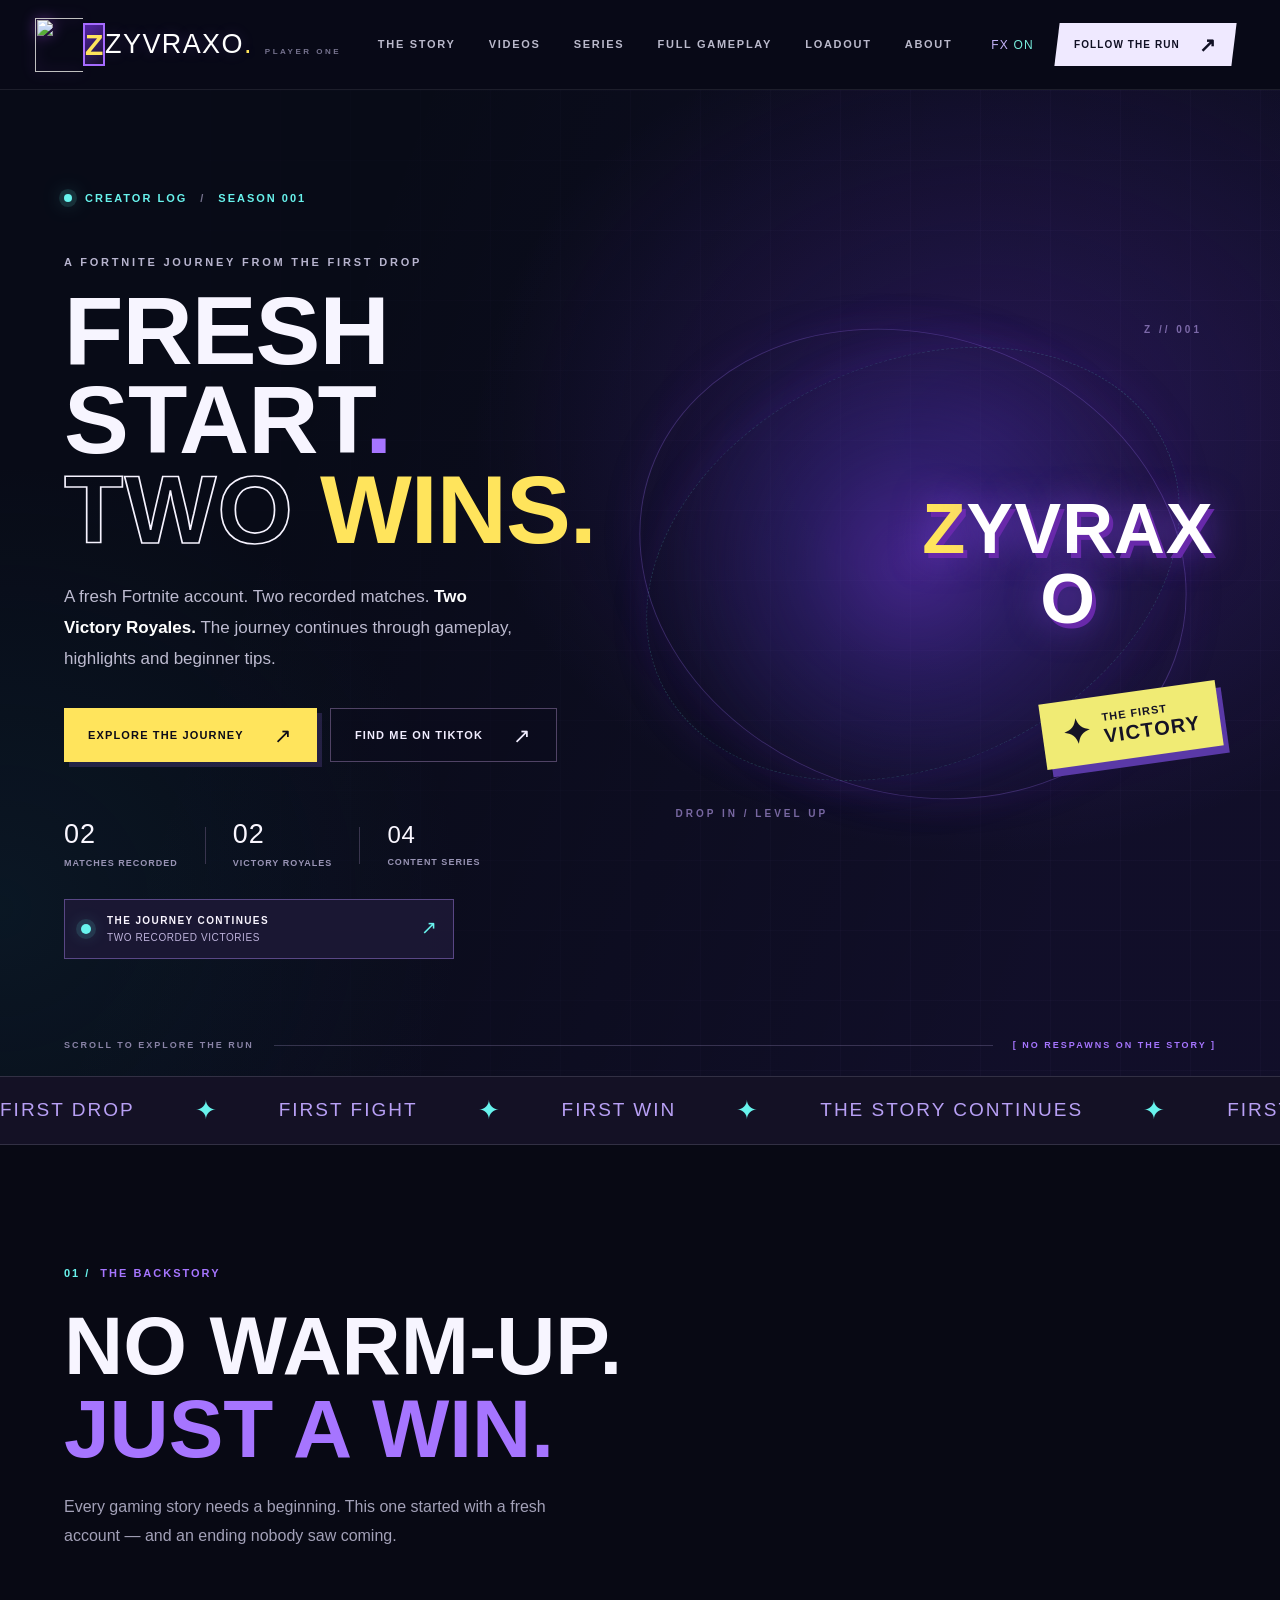
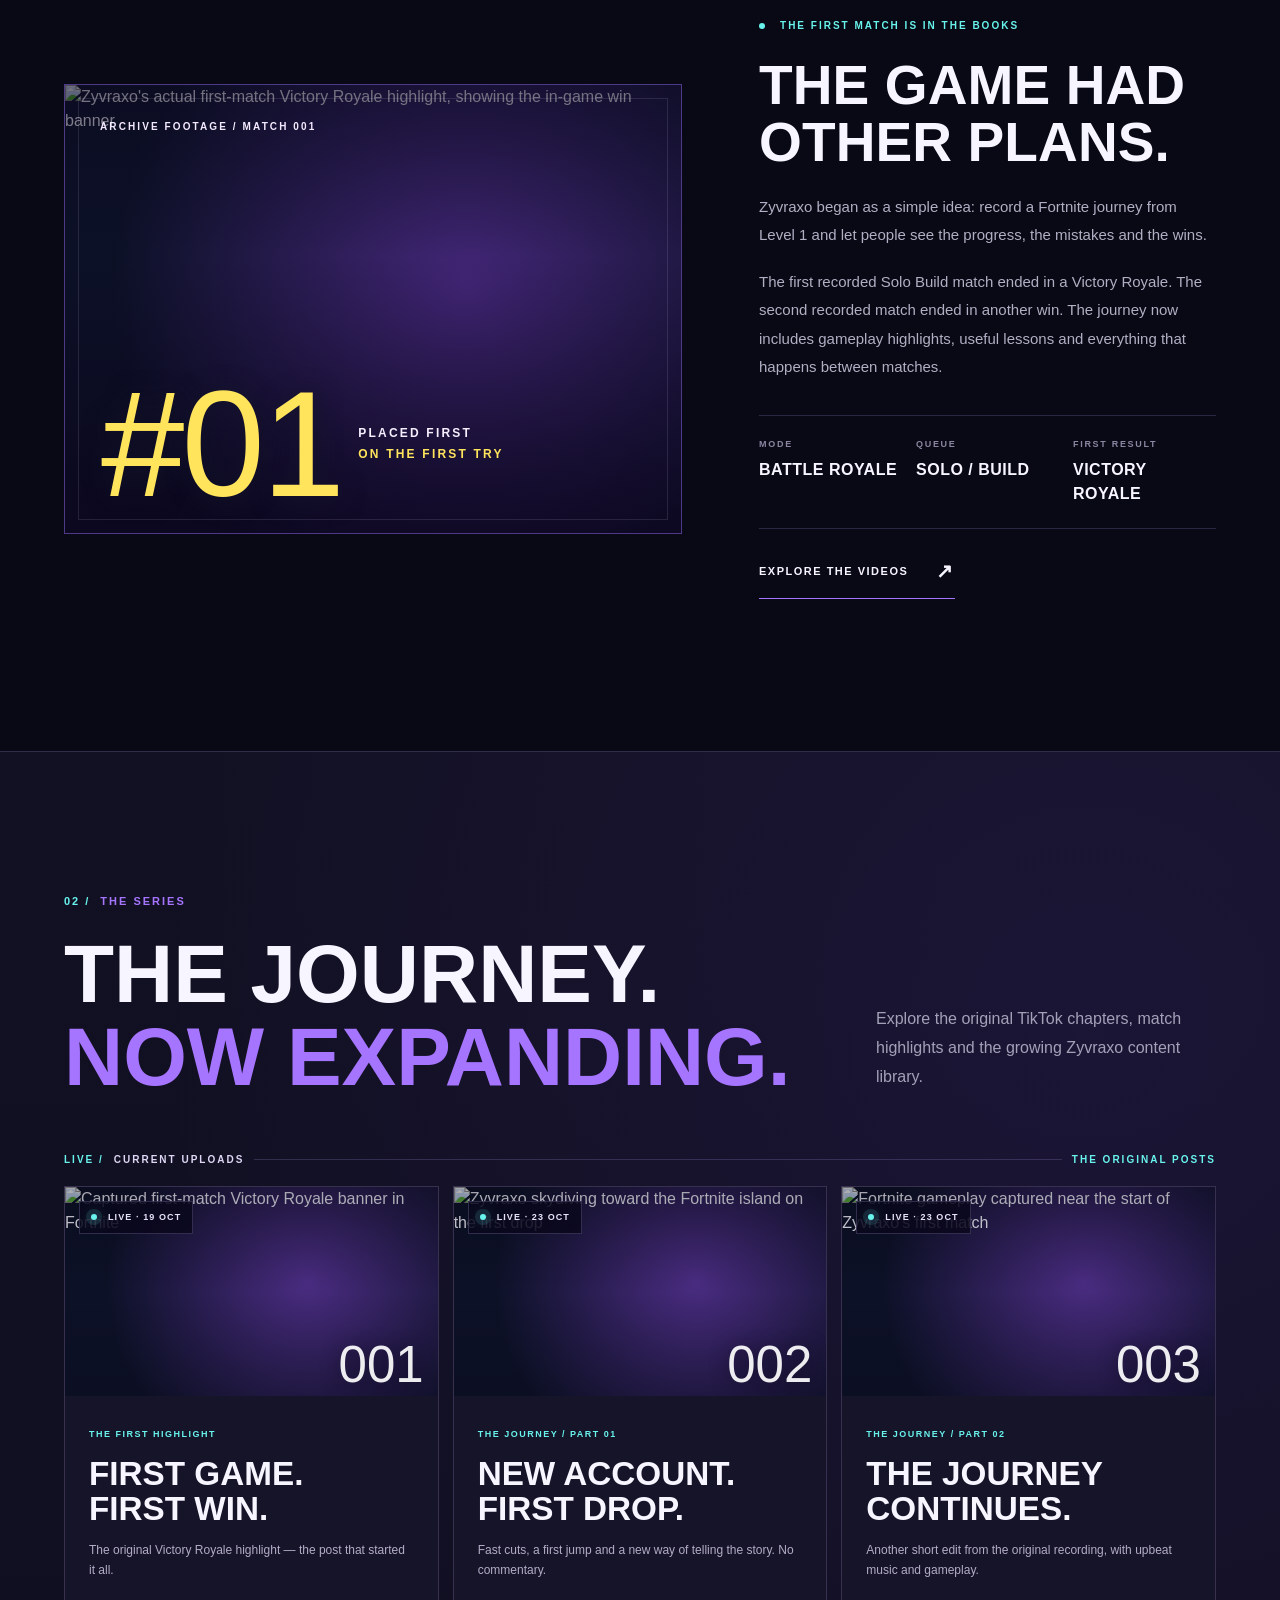
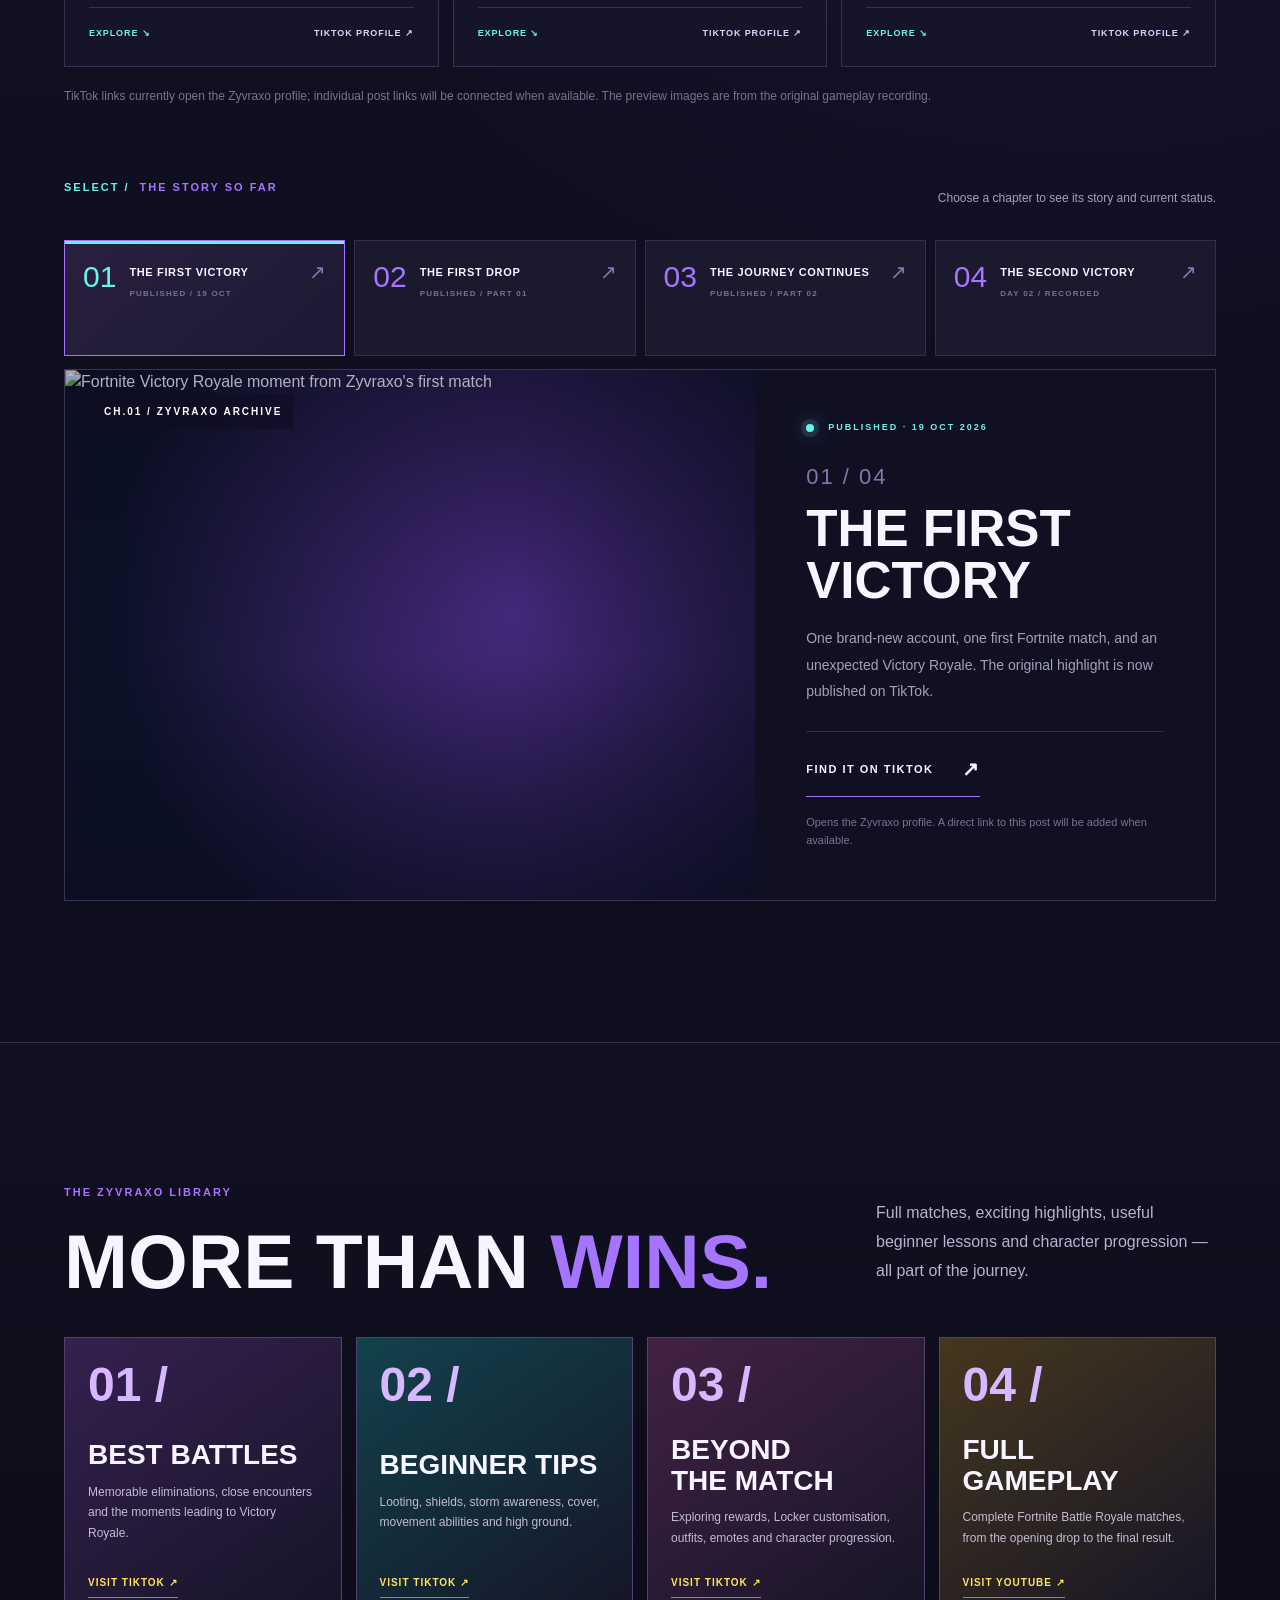
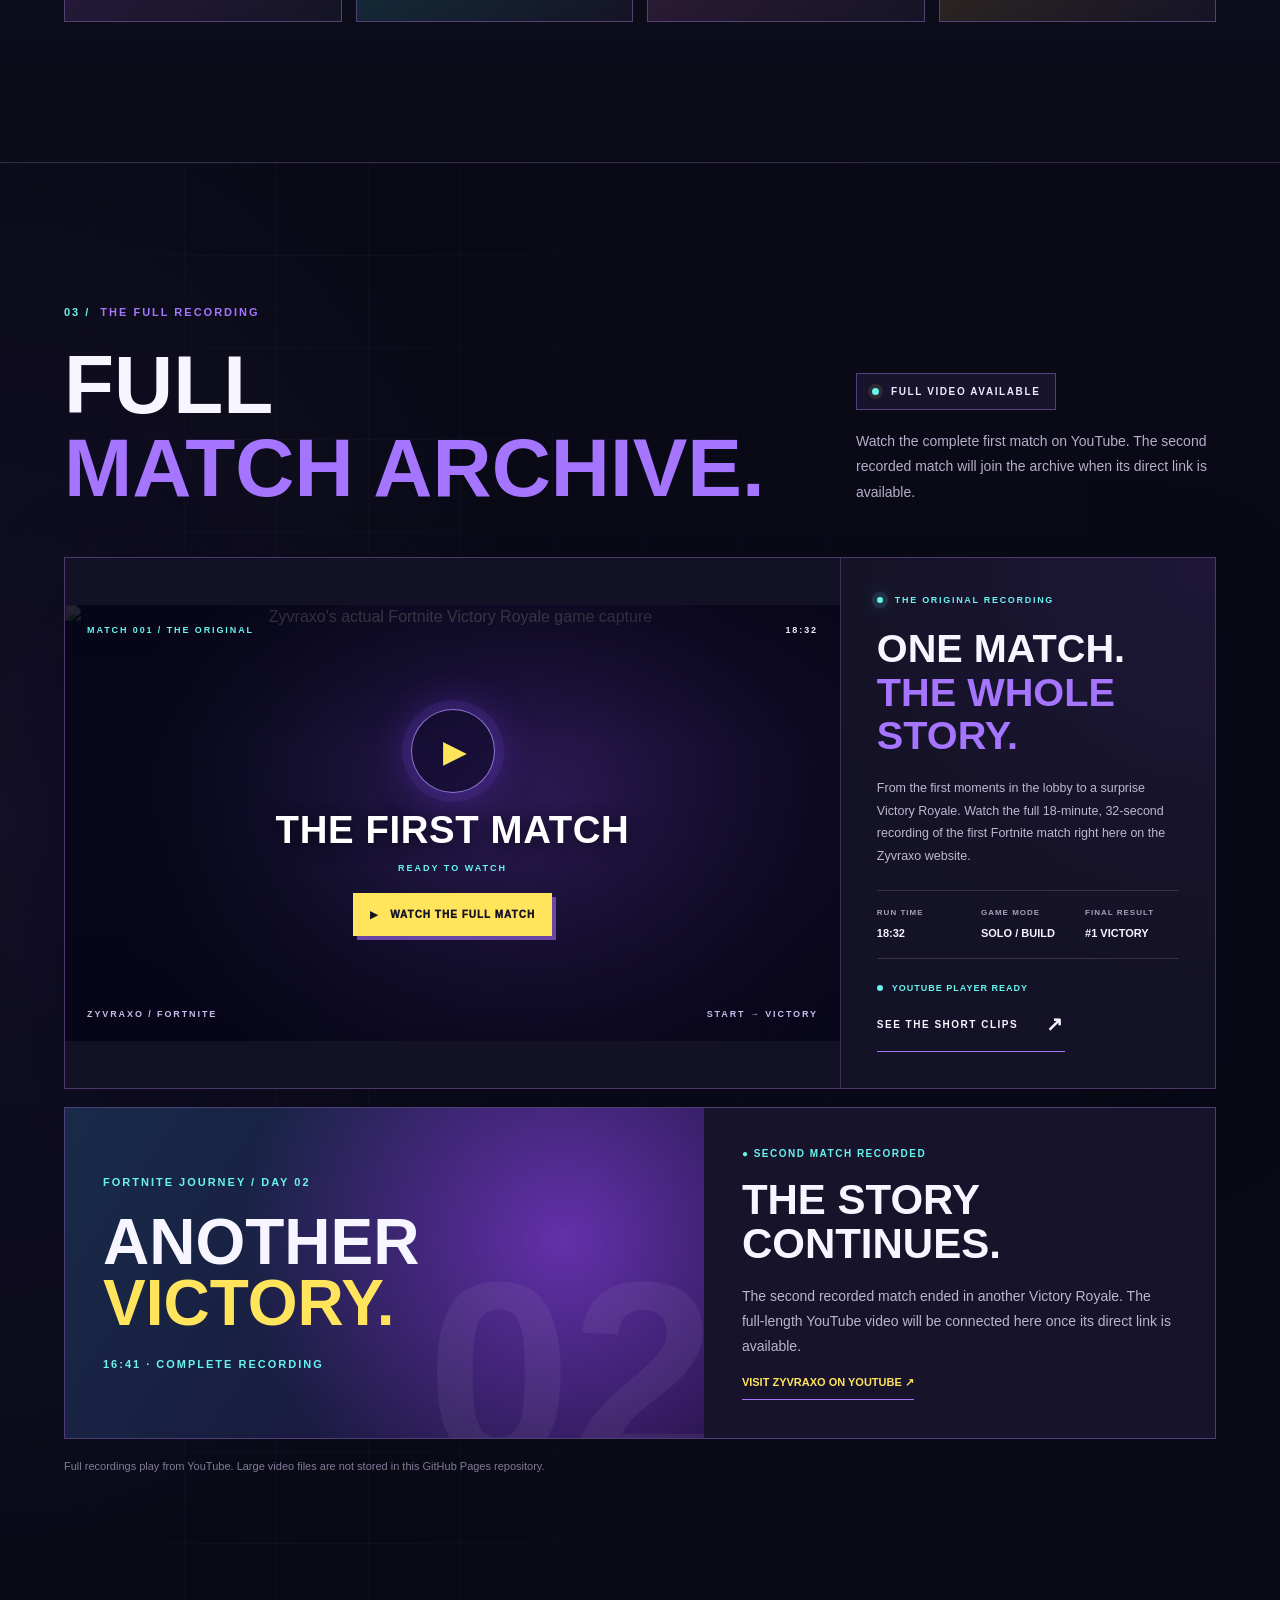
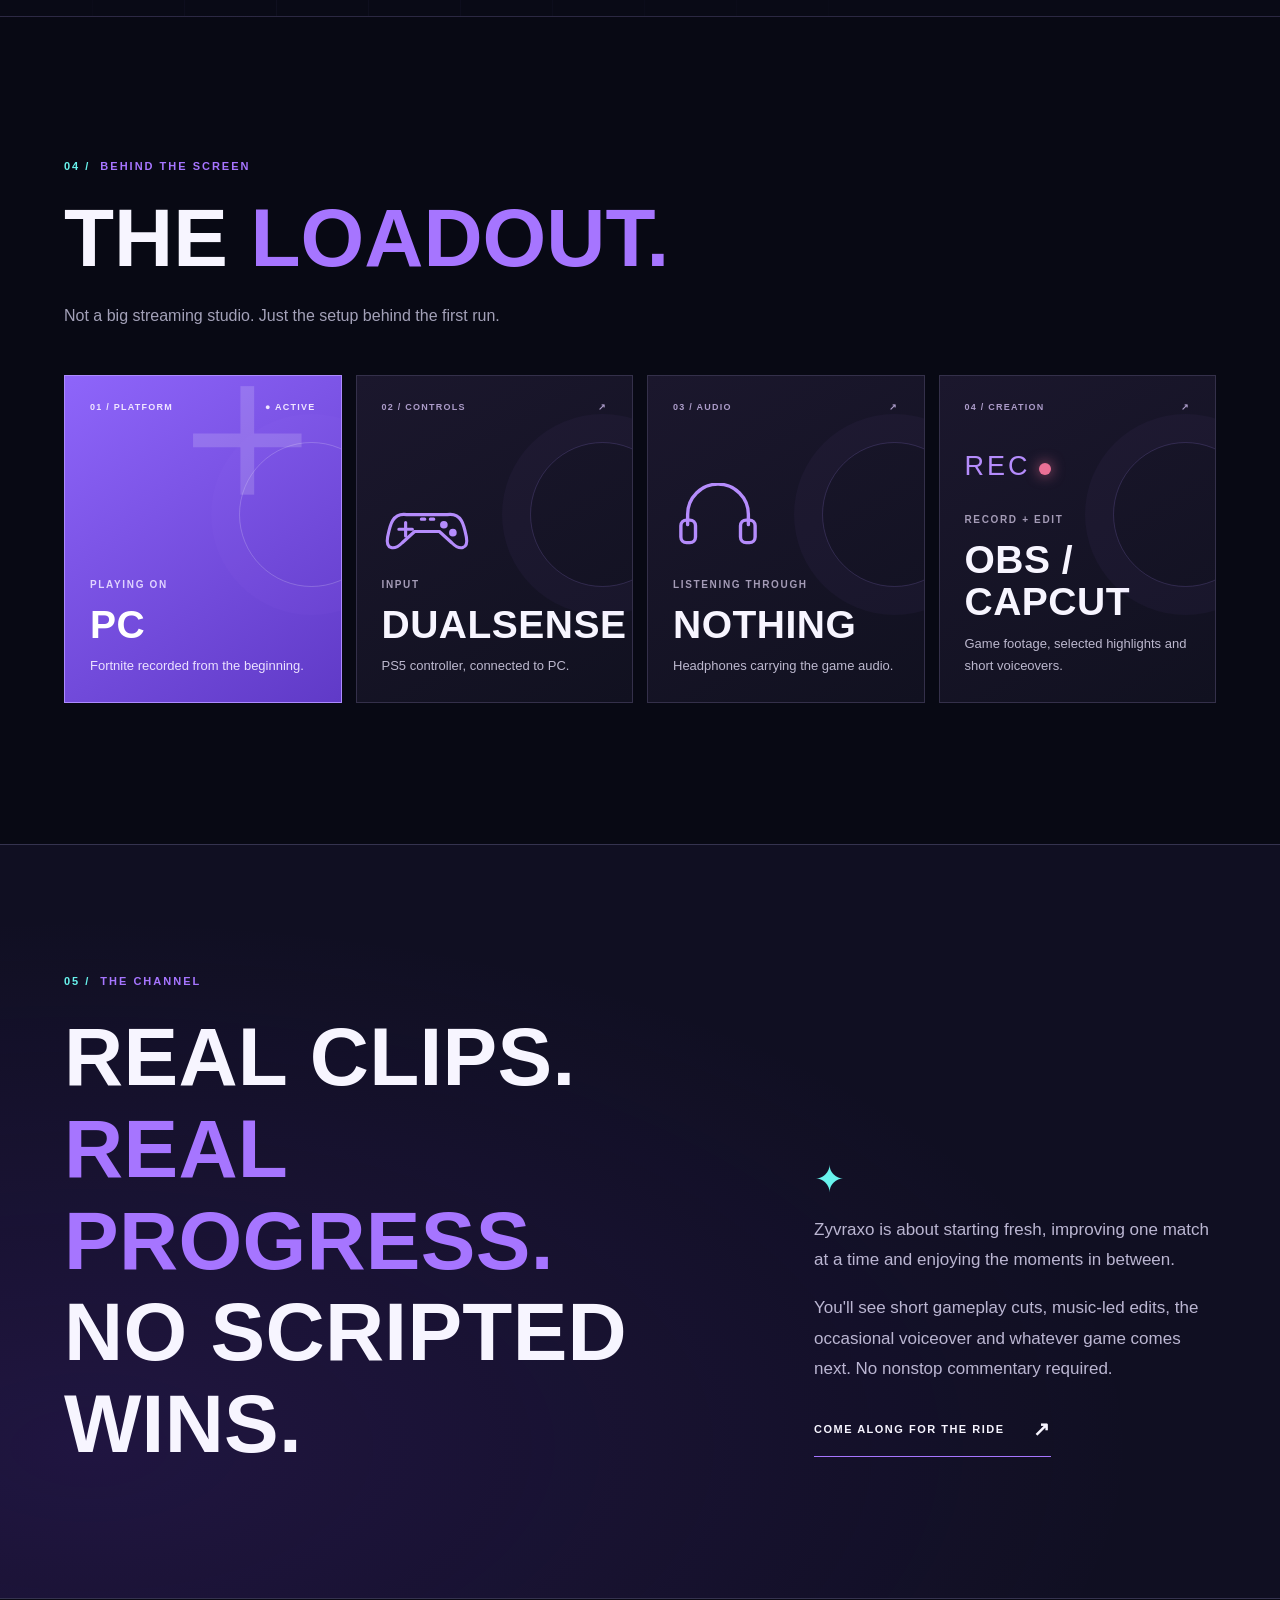
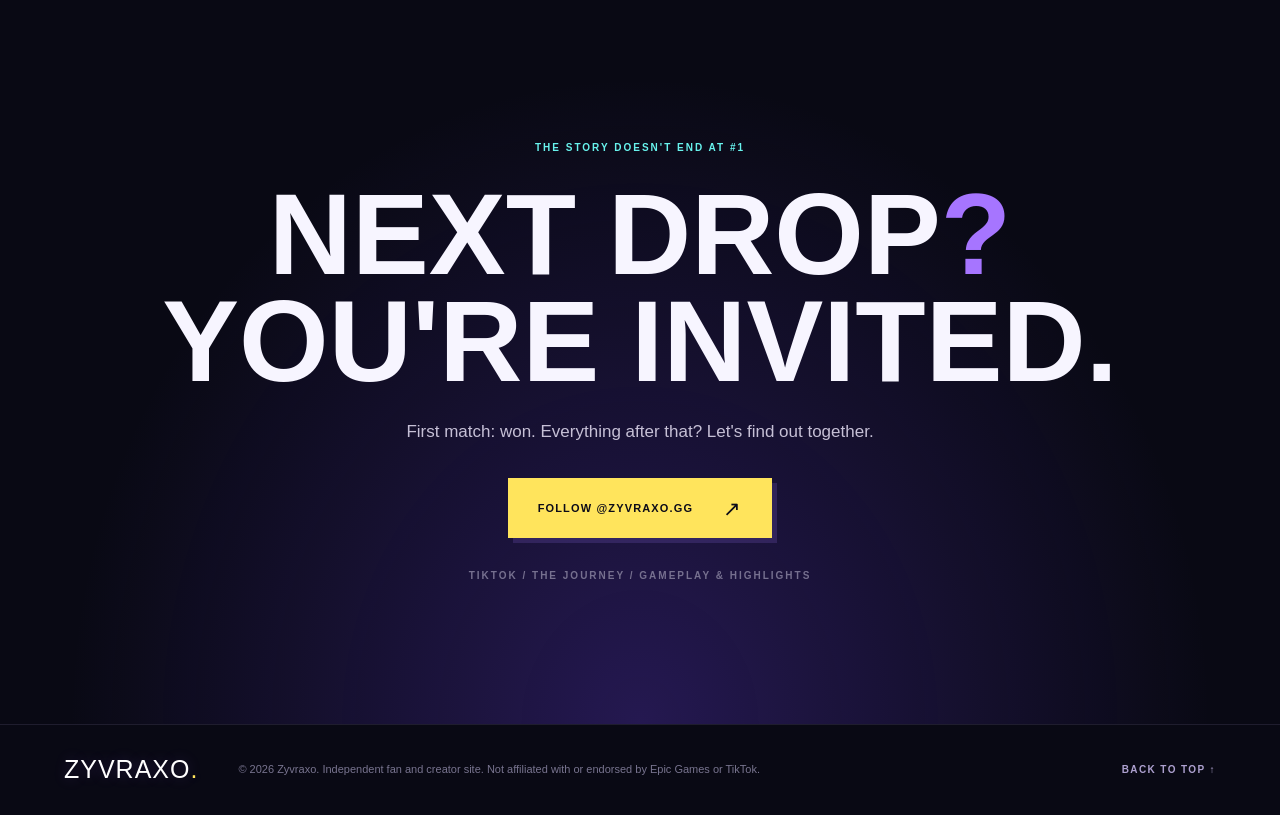
==== commit ef42fb10: "Enhance Zyvraxo homepage with Day 02 and content library Added new styles and JavaScript functionali" ====
--- a/index.html
+++ b/index.html
@@ -219,5 +219,562 @@
 
     <footer class="site-footer"><div class="content-width footer-inner"><a class="footer-brand" href="#top">ZYVRAXO<span>.</span></a><p>© <span id="copyright-year">2026</span> Zyvraxo. Independent fan and creator site. Not affiliated with or endorsed by Epic Games or TikTok.</p><a class="footer-back" href="#top">BACK TO TOP ↑</a></div></footer>
   </div>
+
+<!-- ZYVRAXO: Website content and branding update -->
+<style>
+  :root {
+    --gold: #ffe45c;
+  }
+
+  .brand-name, .footer-brand {
+    color: #fff;
+    text-shadow: 0 0 14px rgba(169, 111, 255, .22);
+  }
+
+  .brand-dot, .footer-brand span {
+    color: #ffe45c;
+  }
+
+  .hero-logo {
+    filter:
+      drop-shadow(0 18px 45px rgba(76, 27, 154, .45))
+      drop-shadow(0 0 18px rgba(255, 228, 92, .18));
+  }
+
+  .zy-logo-fallback {
+    position: relative;
+    z-index: 2;
+    width: 100%;
+    text-align: center;
+    font: 900 clamp(43px, 5.5vw, 82px)/1 Impact,
+      "Arial Black", sans-serif;
+    letter-spacing: 1px;
+    color: #fff;
+    text-shadow: 4px 5px 0 #6829aa,
+      0 0 35px rgba(149, 78, 255, .65);
+    overflow-wrap: anywhere;
+  }
+
+  .zy-logo-fallback span { color: #ffe45c; }
+
+  .zy-mini-logo {
+    display: grid;
+    place-items: center;
+    width: 43px;
+    height: 43px;
+    color: #ffe45c;
+    background: linear-gradient(145deg, #5525a6, #151027);
+    border: 2px solid #a66bff;
+    font: 900 30px Impact, sans-serif;
+  }
+
+  .zy-asset-fallback {
+    background: radial-gradient(
+      circle at 65% 45%,
+      rgba(131, 70, 228, .48),
+      rgba(12, 17, 39, .95) 75%
+    ) !important;
+  }
+
+  /* New content library, using the existing website colours */
+  .zy-library {
+    background: linear-gradient(180deg, #101021, #0b0b18);
+    border-bottom: 1px solid var(--line);
+  }
+
+  .zy-library-intro {
+    display: flex;
+    justify-content: space-between;
+    align-items: end;
+    gap: 30px;
+    margin-bottom: 35px;
+  }
+
+  .zy-library h2 {
+    font: 900 clamp(48px, 6vw, 80px)/1.03 Impact,
+      "Arial Black", sans-serif;
+    margin: 0;
+  }
+
+  .zy-library h2 em {
+    color: var(--violet);
+    font-style: normal;
+  }
+
+  .zy-library-intro p {
+    max-width: 340px;
+    color: #b9b2d0;
+    line-height: 1.8;
+  }
+
+  .zy-library-grid {
+    display: grid;
+    grid-template-columns: repeat(4, minmax(0, 1fr));
+    gap: 14px;
+  }
+
+  .zy-library-card {
+    min-width: 0;
+    min-height: 285px;
+    padding: 23px;
+    display: flex;
+    flex-direction: column;
+    background: linear-gradient(145deg, #35204e, #151426);
+    border: 1px solid #544071;
+    transition: transform .2s, border-color .2s;
+  }
+
+  .zy-library-card:nth-child(2) {
+    background: linear-gradient(145deg, #12424b, #151426);
+  }
+
+  .zy-library-card:nth-child(3) {
+    background: linear-gradient(145deg, #422244, #151426);
+  }
+
+  .zy-library-card:nth-child(4) {
+    background: linear-gradient(145deg, #45371e, #151426);
+  }
+
+  .zy-library-card:hover {
+    border-color: #ffe45c;
+    transform: translateY(-4px);
+  }
+
+  .zy-library-number {
+    font: 900 48px/1 Impact, sans-serif;
+    color: #d7b7ff;
+    margin-bottom: auto;
+  }
+
+  .zy-library-card h3 {
+    font: 900 28px/1.1 Impact, sans-serif;
+    margin: 22px 0 11px;
+  }
+
+  .zy-library-card p {
+    font-size: 12px;
+    line-height: 1.7;
+    color: #c2bbd2;
+    margin-bottom: 22px;
+  }
+
+  .zy-library-card a {
+    align-self: flex-start;
+    margin-top: auto;
+    font-size: 10px;
+    font-weight: 900;
+    letter-spacing: 1px;
+    color: #ffe45c;
+    border-bottom: 1px solid #9670d7;
+    padding-bottom: 7px;
+  }
+
+  /* Additional full-match card */
+  .zy-day02 {
+    display: grid;
+    grid-template-columns: 1.25fr 1fr;
+    border: 1px solid #4e3d76;
+    margin-top: 18px;
+    background: #17132b;
+  }
+
+  .zy-day02-art {
+    min-height: 320px;
+    display: flex;
+    flex-direction: column;
+    justify-content: center;
+    align-items: flex-start;
+    padding: 38px;
+    background:
+      radial-gradient(circle at 78% 40%, #6430aa, transparent 60%),
+      linear-gradient(125deg, #182b49, #1a0e37);
+    position: relative;
+    overflow: hidden;
+  }
+
+  .zy-day02-art::after {
+    content: "02";
+    position: absolute;
+    right: -12px;
+    bottom: -65px;
+    font: 900 260px/1 Impact, sans-serif;
+    color: rgba(255, 255, 255, .055);
+    pointer-events: none;
+  }
+
+  .zy-day02-art small {
+    font-size: 11px;
+    color: var(--cyan);
+    letter-spacing: 2px;
+    font-weight: 900;
+  }
+
+  .zy-day02-art strong {
+    font: 900 clamp(45px, 5vw, 75px)/.95 Impact,
+      sans-serif;
+    margin: 22px 0;
+    position: relative;
+    z-index: 1;
+  }
+
+  .zy-day02-art strong em {
+    font-style: normal;
+    color: #ffe45c;
+  }
+
+  .zy-day02-info {
+    padding: 38px;
+    display: flex;
+    flex-direction: column;
+    justify-content: center;
+  }
+
+  .zy-day02-info h3 {
+    font: 900 42px/1.05 Impact, sans-serif;
+    margin: 0 0 18px;
+  }
+
+  .zy-day02-info p {
+    font-size: 14px;
+    line-height: 1.8;
+    color: #bcb4d2;
+  }
+
+  .zy-day02-info a {
+    align-self: flex-start;
+    font-size: 11px;
+    font-weight: 900;
+    color: #ffe45c;
+    border-bottom: 1px solid var(--violet);
+    padding-bottom: 9px;
+  }
+
+  .zy-small-status {
+    color: var(--cyan);
+    font-size: 10px;
+    font-weight: 900;
+    letter-spacing: 1.5px;
+    margin-bottom: 17px;
+  }
+
+  @media (max-width: 900px) {
+    .zy-library-grid {
+      grid-template-columns: repeat(2, minmax(0, 1fr));
+    }
+    .zy-day02 {
+      grid-template-columns: 1fr;
+    }
+    .zy-day02-art {
+      min-height: 240px;
+    }
+  }
+
+  @media (max-width: 600px) {
+    .zy-library-intro {
+      display: block;
+    }
+    .zy-library-intro p {
+      margin-top: 18px;
+    }
+    .zy-library-grid {
+      grid-template-columns: 1fr;
+    }
+    .zy-library-card {
+      min-height: 210px;
+    }
+    .zy-day02-art,
+    .zy-day02-info {
+      padding: 26px;
+    }
+    .zy-day02-art strong {
+      font-size: 53px;
+    }
+    .zy-day02-info h3 {
+      font-size: 36px;
+    }
+  }
+</style>
+
+<script>
+window.addEventListener('DOMContentLoaded', function () {
+  'use strict';
+
+  // Avoid duplicating content if the update is accidentally added twice.
+  if (document.getElementById('creator-library')) return;
+
+  const find = selector => document.querySelector(selector);
+
+  function text(selector, value) {
+    const element = find(selector);
+    if (element) element.textContent = value;
+  }
+
+  document.title = 'Zyvraxo — Fortnite Journey | Gameplay & Tips';
+
+  const meta = find('meta[name="description"]');
+  if (meta) {
+    meta.content = 'Follow Zyvraxo through two Fortnite victories, full gameplay, highlights, beginner tips and character progression.';
+  }
+
+  // Update the existing homepage without rebuilding its layout.
+  text('.hero-outlined', 'TWO');
+  text('.hero-gold', 'WINS.');
+
+  const introduction = find('.hero-intro');
+  if (introduction) {
+    introduction.innerHTML =
+      'A fresh Fortnite account. Two recorded matches. ' +
+      '<strong>Two Victory Royales.</strong> ' +
+      'The journey continues through gameplay, highlights and beginner tips.';
+  }
+
+  const heroNumbers = document.querySelectorAll('.hero-meta .meta-num');
+  const heroLabels = document.querySelectorAll('.hero-meta .meta-label');
+
+  ['02', '02', '04'].forEach((value, index) => {
+    if (heroNumbers[index]) heroNumbers[index].textContent = value;
+  });
+
+  ['MATCHES RECORDED', 'VICTORY ROYALES', 'CONTENT SERIES']
+    .forEach((value, index) => {
+      if (heroLabels[index]) heroLabels[index].textContent = value;
+    });
+
+  text('.hero-update strong', 'THE JOURNEY CONTINUES');
+  text('.hero-update small', 'TWO RECORDED VICTORIES');
+
+  const storyParagraphs = document.querySelectorAll('.story-content p');
+  if (storyParagraphs[1]) {
+    storyParagraphs[1].textContent =
+      'The first recorded Solo Build match ended in a Victory Royale. ' +
+      'The second recorded match ended in another win. ' +
+      'The journey now includes gameplay highlights, useful lessons ' +
+      'and everything that happens between matches.';
+  }
+
+  const episodesHeading = find('.episodes-heading h2');
+  if (episodesHeading) {
+    episodesHeading.innerHTML =
+      'THE JOURNEY.<br><em>NOW EXPANDING.</em>';
+  }
+
+  const episodesIntro = find('.episodes-heading p');
+  if (episodesIntro) {
+    episodesIntro.textContent =
+      'Explore the original TikTok chapters, match highlights and ' +
+      'the growing Zyvraxo content library.';
+  }
+
+  text('.live-total', 'THE ORIGINAL POSTS');
+
+  // Update the fourth interactive chapter to reflect Day 02.
+  if (typeof chapters !== 'undefined' && chapters[3]) {
+    chapters[3].title = 'THE SECOND VICTORY';
+    chapters[3].description =
+      'The second recorded Fortnite match ended in another ' +
+      'Victory Royale. The full recording and highlights are ' +
+      'being added to the Zyvraxo archive.';
+    chapters[3].status = 'DAY 02 · RECORDED';
+    chapters[3].image = 'assets/fortnite-mode.webp';
+    chapters[3].alt =
+      'Fortnite artwork representing the second recorded match';
+    chapters[3].published = false;
+  }
+
+  const fourthTab = document.querySelector(
+    '.chapter-tab[data-chapter="3"]'
+  );
+
+  if (fourthTab) {
+    const heading = fourthTab.querySelector('strong');
+    const subtitle = fourthTab.querySelector('small');
+
+    if (heading) heading.textContent = 'THE SECOND VICTORY';
+    if (subtitle) subtitle.textContent = 'DAY 02 / RECORDED';
+
+    fourthTab.addEventListener('click', function () {
+      const note = find('#chapter-footnote');
+      if (note) {
+        note.textContent =
+          'The match is recorded. Direct video links will be ' +
+          'connected as they become available.';
+      }
+    });
+  }
+
+  // Keep the original player and acknowledge both full matches.
+  const fullHeading = find('#full-match-title');
+  if (fullHeading) {
+    fullHeading.innerHTML = 'FULL<br><em>MATCH ARCHIVE.</em>';
+  }
+
+  text(
+    '.full-match-lead p',
+    'Watch the complete first match on YouTube. The second ' +
+    'recorded match will join the archive when its direct link is available.'
+  );
+
+  text(
+    '.full-match-note',
+    'Full recordings play from YouTube. Large video files are ' +
+    'not stored in this GitHub Pages repository.'
+  );
+
+  // A new creator-library section using the site's existing structure.
+  const library = document.createElement('section');
+  library.id = 'creator-library';
+  library.className = 'zy-library section-pad';
+  library.setAttribute('aria-labelledby', 'zy-library-title');
+
+  library.innerHTML = `
+    <div class="content-width">
+      <div class="zy-library-intro">
+        <div>
+          <div class="section-label">THE ZYVRAXO LIBRARY</div>
+          <h2 id="zy-library-title">MORE THAN <em>WINS.</em></h2>
+        </div>
+        <p>
+          Full matches, exciting highlights, useful beginner lessons
+          and character progression — all part of the journey.
+        </p>
+      </div>
+
+      <div class="zy-library-grid">
+        <article class="zy-library-card">
+          <span class="zy-library-number">01 /</span>
+          <h3>BEST BATTLES</h3>
+          <p>Memorable eliminations, close encounters and the
+          moments leading to Victory Royale.</p>
+          <a href="https://www.tiktok.com/@zyvraxo.gg"
+             target="_blank" rel="noopener noreferrer">
+            VISIT TIKTOK ↗
+          </a>
+        </article>
+
+        <article class="zy-library-card">
+          <span class="zy-library-number">02 /</span>
+          <h3>BEGINNER TIPS</h3>
+          <p>Looting, shields, storm awareness, cover,
+          movement abilities and high ground.</p>
+          <a href="https://www.tiktok.com/@zyvraxo.gg"
+             target="_blank" rel="noopener noreferrer">
+            VISIT TIKTOK ↗
+          </a>
+        </article>
+
+        <article class="zy-library-card">
+          <span class="zy-library-number">03 /</span>
+          <h3>BEYOND THE MATCH</h3>
+          <p>Exploring rewards, Locker customisation,
+          outfits, emotes and character progression.</p>
+          <a href="https://www.tiktok.com/@zyvraxo.gg"
+             target="_blank" rel="noopener noreferrer">
+            VISIT TIKTOK ↗
+          </a>
+        </article>
+
+        <article class="zy-library-card">
+          <span class="zy-library-number">04 /</span>
+          <h3>FULL GAMEPLAY</h3>
+          <p>Complete Fortnite Battle Royale matches,
+          from the opening drop to the final result.</p>
+          <a href="https://www.youtube.com/@ZyvraxoLive"
+             target="_blank" rel="noopener noreferrer">
+            VISIT YOUTUBE ↗
+          </a>
+        </article>
+      </div>
+    </div>`;
+
+  const episodes = find('#episodes');
+  if (episodes) {
+    episodes.insertAdjacentElement('afterend', library);
+  }
+
+  // Day 02 is recorded, but its individual YouTube ID is not yet known.
+  const secondMatch = document.createElement('article');
+  secondMatch.className = 'zy-day02';
+
+  secondMatch.innerHTML = `
+    <div class="zy-day02-art">
+      <small>FORTNITE JOURNEY / DAY 02</small>
+      <strong>ANOTHER<br><em>VICTORY.</em></strong>
+      <small>16:41 · COMPLETE RECORDING</small>
+    </div>
+
+    <div class="zy-day02-info">
+      <div class="zy-small-status">● SECOND MATCH RECORDED</div>
+      <h3>THE STORY CONTINUES.</h3>
+      <p>
+        The second recorded match ended in another Victory Royale.
+        The full-length YouTube video will be connected here once
+        its direct link is available.
+      </p>
+      <a href="https://www.youtube.com/@ZyvraxoLive"
+         target="_blank" rel="noopener noreferrer">
+        VISIT ZYVRAXO ON YOUTUBE ↗
+      </a>
+    </div>`;
+
+  const firstMatch = find('#full-match .full-match-frame');
+  if (firstMatch) {
+    firstMatch.insertAdjacentElement('afterend', secondMatch);
+  }
+
+  // Add Series to the original navigation.
+  const navigation = find('#primary-nav');
+  if (navigation) {
+    const seriesLink = document.createElement('a');
+    seriesLink.href = '#creator-library';
+    seriesLink.textContent = 'Series';
+
+    const fullMatchLink = navigation.querySelector(
+      'a[href="#full-match"]'
+    );
+
+    navigation.insertBefore(seriesLink, fullMatchLink);
+
+    seriesLink.addEventListener('click', function () {
+      navigation.classList.remove('is-open');
+      const toggle = find('.menu-toggle');
+      if (toggle) {
+        toggle.setAttribute('aria-expanded', 'false');
+        toggle.setAttribute('aria-label', 'Open navigation');
+      }
+    });
+  }
+
+  // Restore readable fallback branding if original assets are missing.
+  document.querySelectorAll('img[src^="assets/"]').forEach(img => {
+    function handleMissingImage() {
+      img.hidden = true;
+
+      if (img.classList.contains('hero-logo')) {
+        const fallback = document.createElement('div');
+        fallback.className = 'zy-logo-fallback';
+        fallback.innerHTML = '<span>Z</span>YVRAXO';
+        img.insertAdjacentElement('afterend', fallback);
+      } else if (img.closest('.brand-icon')) {
+        const fallback = document.createElement('span');
+        fallback.className = 'zy-mini-logo';
+        fallback.textContent = 'Z';
+        img.insertAdjacentElement('afterend', fallback);
+      } else if (img.parentElement) {
+        img.parentElement.classList.add('zy-asset-fallback');
+      }
+    }
+
+    if (img.complete && img.naturalWidth === 0) {
+      handleMissingImage();
+    } else {
+      img.addEventListener('error', handleMissingImage, {
+        once: true
+      });
+    }
+  });
+});
+</script>
+<!-- END ZYVRAXO UPDATE -->
 </body>
 </html>
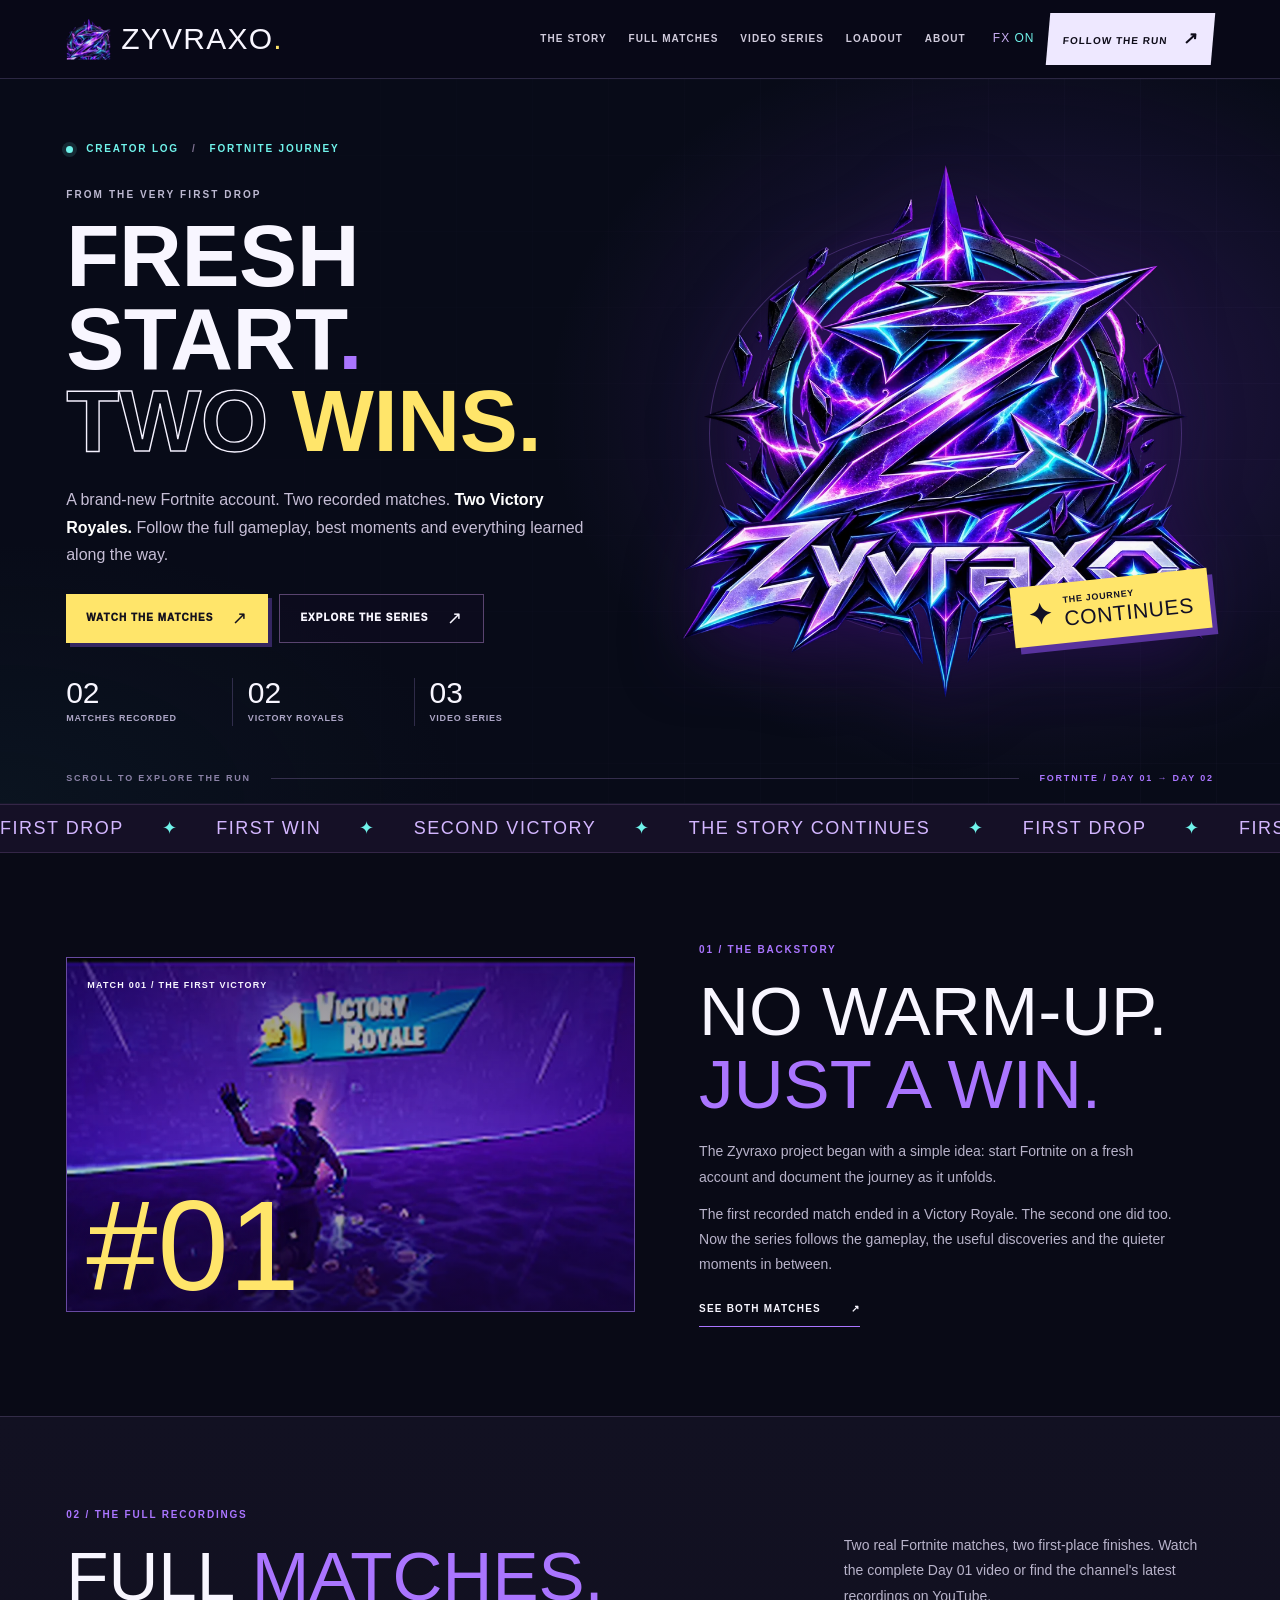
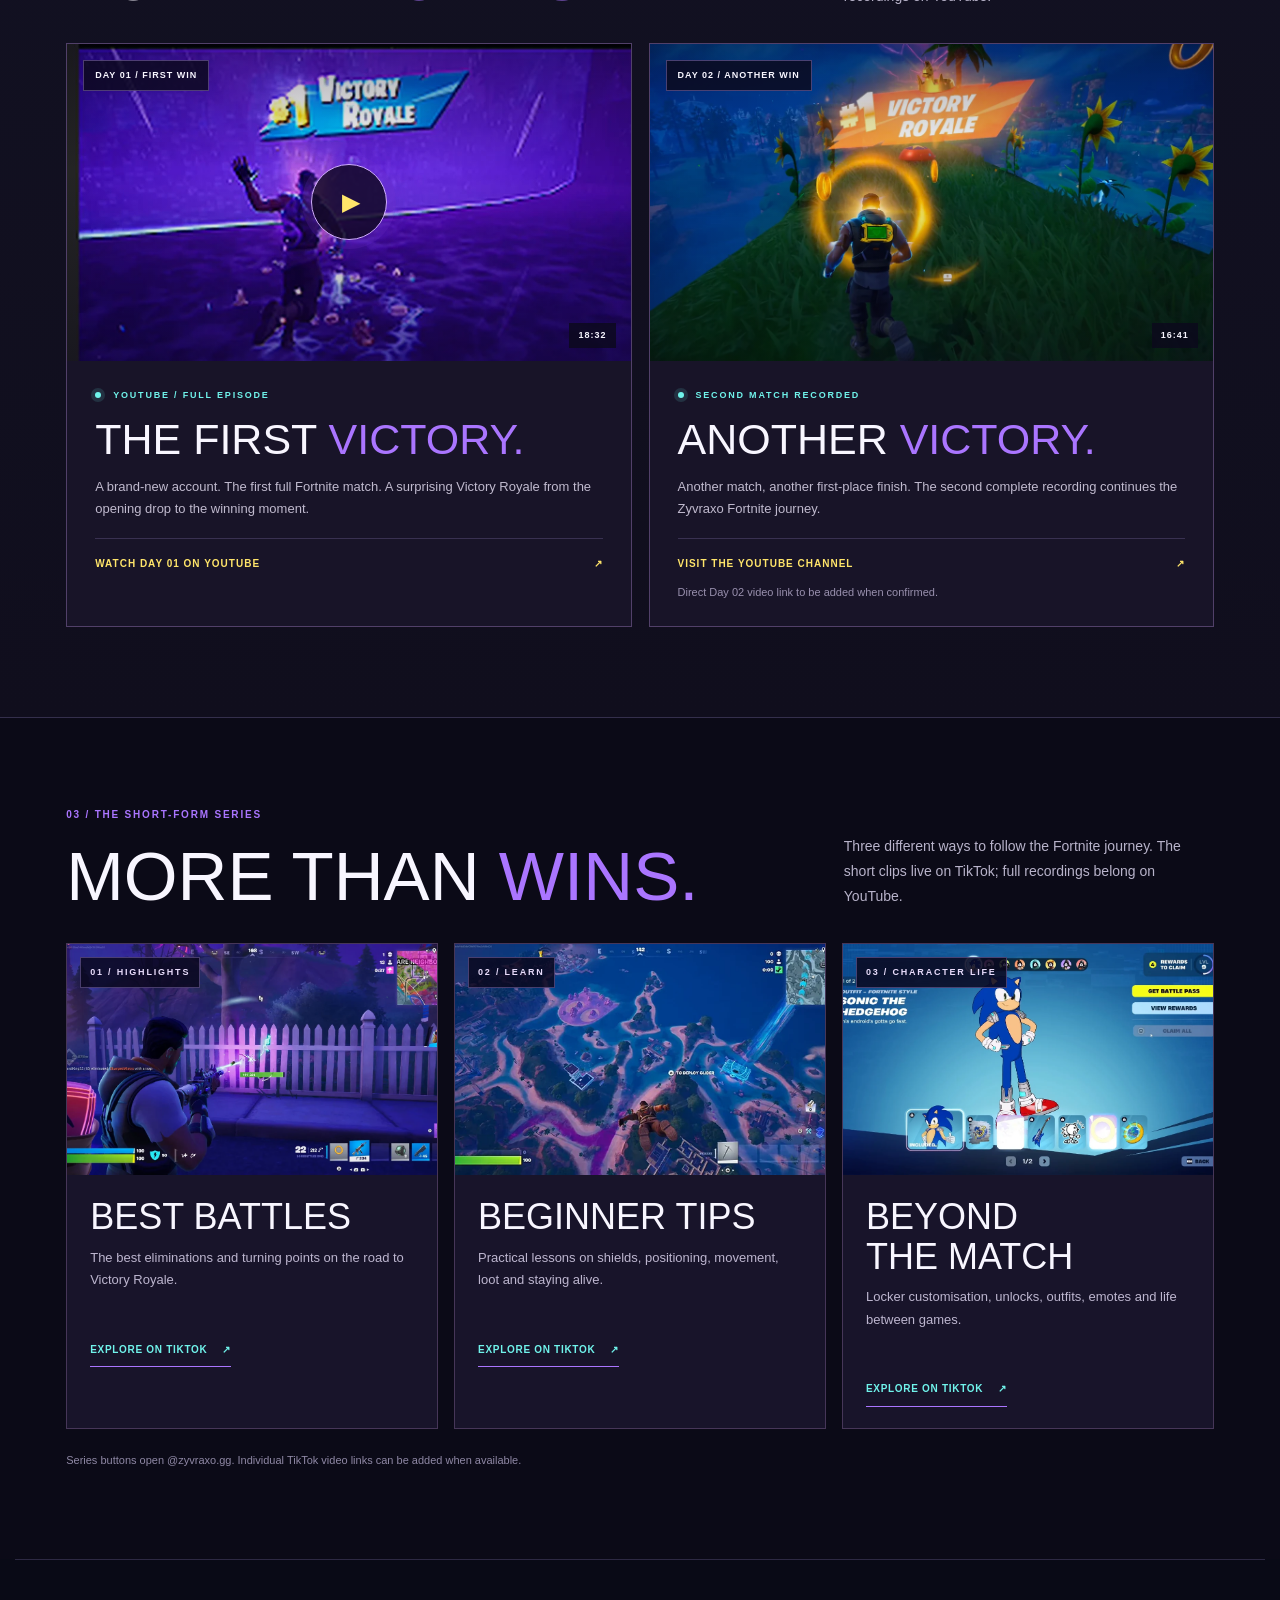
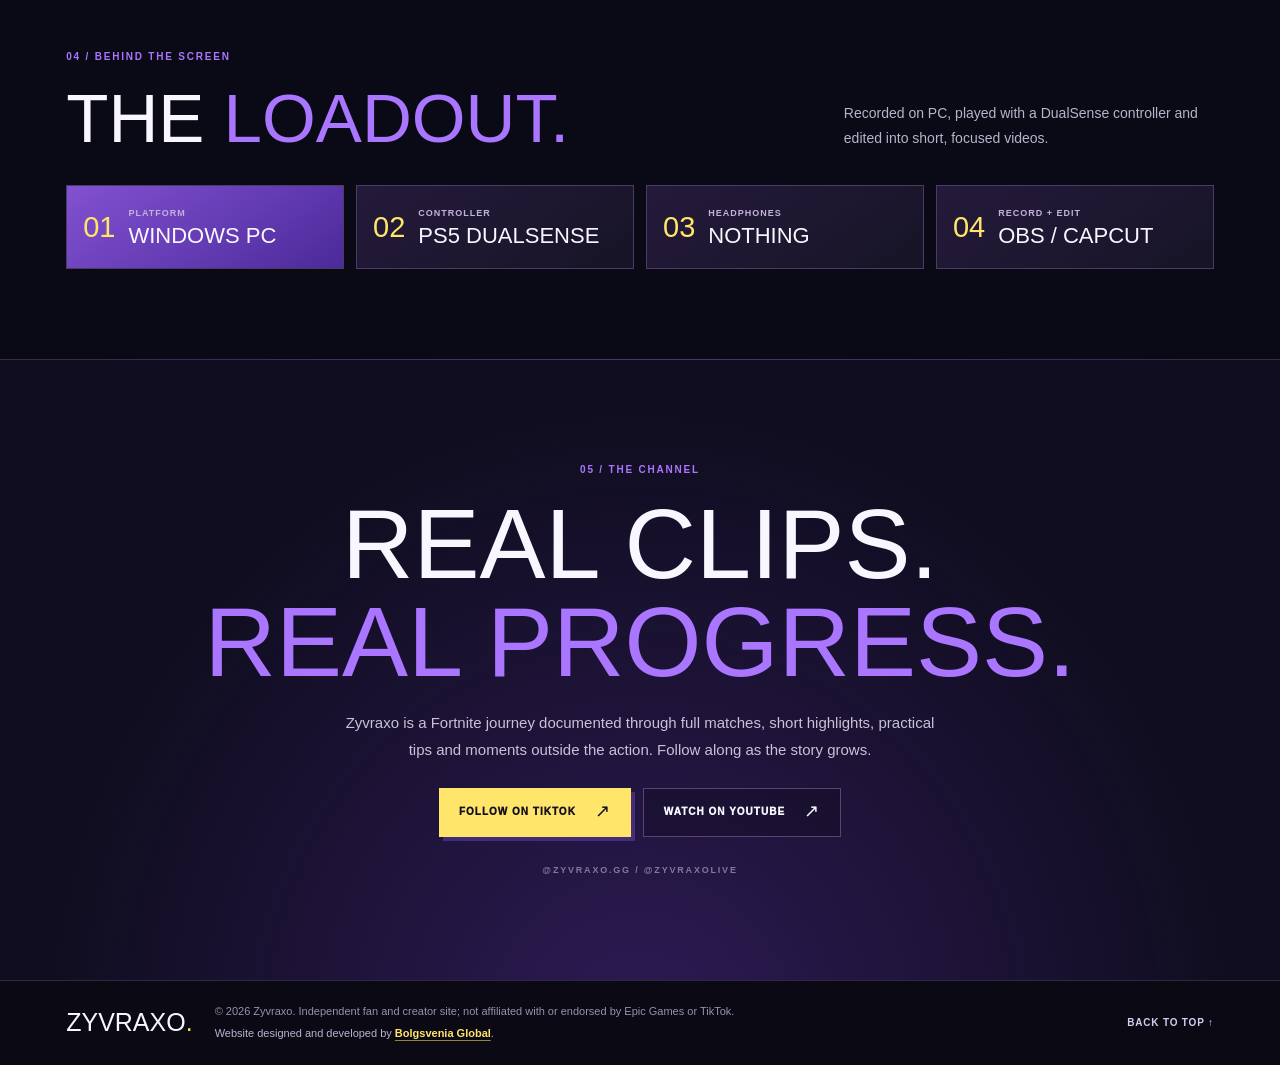
==== commit 794afb0a: "Updated files for new website" ====
--- a/index.html
+++ b/index.html
@@ -3,778 +3,196 @@
 <head>
   <meta charset="utf-8">
   <meta name="viewport" content="width=device-width, initial-scale=1">
-  <meta name="theme-color" content="#090b17">
-  <meta name="description" content="Zyvraxo gaming: first Fortnite Victory Royale and The Journey Part 01 and Part 02 on TikTok. Full first-match gameplay coming soon to the website.">
+  <meta name="author" content="Bolgsvenia Global">
+  <meta name="theme-color" content="#0a0918">
+  <meta name="description" content="Zyvraxo — a Fortnite journey from the first drop. Two recorded matches, two Victory Royales, full gameplay, beginner tips and behind-the-match moments.">
   <meta property="og:type" content="website">
-  <meta property="og:title" content="Zyvraxo — First Drop. First Win.">
-  <meta property="og:description" content="The first Fortnite match ended with a Victory Royale. Follow the newly published Journey Part 01 and Part 02 on TikTok.">
-  <title>Zyvraxo — First Drop. First Win.</title>
+  <meta property="og:url" content="https://bolgsven.github.io/zyvraxo-website/">
+  <meta property="og:title" content="ZYVRAXO | First Drop. Two Wins.">
+  <meta property="og:description" content="Two recorded Fortnite matches. Two Victory Royales. Follow the full matches, highlights, tips and character journey.">
+  <meta property="og:image" content="https://bolgsven.github.io/zyvraxo-website/assets/day02-victory.webp">
+  <meta name="twitter:card" content="summary_large_image">
+  <title>ZYVRAXO | First Drop. Two Wins.</title>
   <link rel="icon" href="assets/favicon.png" type="image/png">
+  <link rel="preload" href="assets/zyvraxo-logo-optimised.webp" as="image" type="image/webp" fetchpriority="high">
   <link rel="stylesheet" href="styles.css">
   <script src="script.js" defer></script>
 </head>
 <body>
-  <a href="#main" class="skip-link">Skip to content</a>
+  <a class="skip-link" href="#main">Skip to content</a>
   <div class="site-shell" id="top">
     <header class="site-header">
-      <div class="header-inner">
-        <a class="brand" href="#top" aria-label="Zyvraxo — go to homepage">
-          <span class="brand-icon"><img src="assets/zyvraxo-mark.png" alt="" width="52" height="52"></span>
+      <div class="header-inner content-width">
+        <a class="brand" href="#top" aria-label="Zyvraxo home">
+          <img class="brand-icon" src="assets/zyvraxo-mark.webp" width="52" height="52" alt="" decoding="async">
           <span class="brand-name">ZYVRAXO<span class="brand-dot">.</span></span>
-          <span class="brand-caption">PLAYER ONE</span>
         </a>
+        <nav class="primary-nav" id="primary-nav" aria-label="Primary navigation">
+          <a href="#story">THE STORY</a>
+          <a href="#matches">FULL MATCHES</a>
+          <a href="#series">VIDEO SERIES</a>
+          <a href="#setup">LOADOUT</a>
+          <a href="#about">ABOUT</a>
+        </nav>
+        <div class="header-actions">
+          <button class="fx-toggle" type="button" aria-pressed="true" aria-label="Turn visual effects off">FX <span class="fx-status">ON</span></button>
+          <a class="header-follow" href="https://www.tiktok.com/@zyvraxo.gg" target="_blank" rel="noopener noreferrer">FOLLOW THE RUN <span aria-hidden="true">↗</span></a>
+        </div>
         <button class="menu-toggle" type="button" aria-controls="primary-nav" aria-expanded="false" aria-label="Open navigation">
           <span></span><span></span><span></span>
         </button>
-        <nav class="primary-nav" id="primary-nav" aria-label="Primary navigation">
-          <a href="#story">The story</a>
-          <a href="#episodes">Videos</a>
-          <a href="#full-match">Full gameplay</a>
-          <a href="#setup">Loadout</a>
-          <a href="#about">About</a>
-        </nav>
-        <div class="header-actions">
-          <button class="fx-toggle" type="button" aria-pressed="true" title="Toggle site animations and glow">FX <span class="fx-state">ON</span></button>
-          <a class="header-follow" href="https://www.tiktok.com/@zyvraxo.gg" target="_blank" rel="noopener noreferrer">
-            <span>FOLLOW THE RUN</span><span aria-hidden="true">↗</span>
-          </a>
-        </div>
       </div>
     </header>
 
     <main id="main">
       <section class="hero" aria-labelledby="hero-title">
-        <div class="hero-grid"></div>
+        <div class="hero-grid-overlay" aria-hidden="true"></div>
         <div class="hero-inner content-width">
           <div class="hero-copy">
-            <div class="eyebrow"><span class="status-pin"></span> CREATOR LOG <span class="eyebrow-sep">/</span> SEASON 001</div>
-            <p class="superhead">A FORTNITE JOURNEY FROM THE FIRST DROP</p>
-            <h1 id="hero-title">FRESH<br>START<span class="punct">.</span><br><span class="hero-outlined">FIRST</span> <span class="hero-gold">WIN.</span></h1>
-            <p class="hero-intro">Brand-new account. First Fortnite match. <strong>First place.</strong> The story has moved from one unexpected win to a series of short gameplay edits.</p>
+            <div class="eyebrow"><span class="status-dot" aria-hidden="true"></span> CREATOR LOG <span class="eyebrow-separator">/</span> FORTNITE JOURNEY</div>
+            <p class="superhead">FROM THE VERY FIRST DROP</p>
+            <h1 id="hero-title">FRESH<br>START<span class="punct">.</span><br><span class="hero-outline">TWO</span> <span class="hero-gold">WINS.</span></h1>
+            <p class="hero-intro">A brand-new Fortnite account. Two recorded matches. <strong>Two Victory Royales.</strong> Follow the full gameplay, best moments and everything learned along the way.</p>
             <div class="hero-buttons">
-              <a class="button button-primary" href="#episodes">EXPLORE THE JOURNEY <span aria-hidden="true">↗</span></a>
-              <a class="button button-secondary" href="https://www.tiktok.com/@zyvraxo.gg" target="_blank" rel="noopener noreferrer">FIND ME ON TIKTOK <span aria-hidden="true">↗</span></a>
+              <a class="button button-primary" href="#matches">WATCH THE MATCHES <span aria-hidden="true">↗</span></a>
+              <a class="button button-secondary" href="#series">EXPLORE THE SERIES <span aria-hidden="true">↗</span></a>
             </div>
-            <div class="hero-meta" aria-label="First match statistics">
-              <div><span class="meta-num">01</span><span class="meta-label">FIRST MATCH</span></div>
-              <span class="meta-line" aria-hidden="true"></span>
-              <div><span class="meta-num">#1</span><span class="meta-label">FINISH</span></div>
-              <span class="meta-line" aria-hidden="true"></span>
-              <div><span class="meta-num meta-word">03</span><span class="meta-label">VIDEOS PUBLISHED</span></div>
+            <div class="hero-stats" aria-label="Zyvraxo Fortnite journey statistics">
+              <div><strong>02</strong><span>MATCHES RECORDED</span></div>
+              <div><strong>02</strong><span>VICTORY ROYALES</span></div>
+              <div><strong>03</strong><span>VIDEO SERIES</span></div>
             </div>
-            <a class="hero-update" href="#episodes"><span class="update-beacon" aria-hidden="true"></span><span><strong>NEW DROPS ARE LIVE</strong><small>THE JOURNEY: PART 01 + PART 02</small></span><span class="update-arrow" aria-hidden="true">↗</span></a>
           </div>
-          <div class="hero-art" aria-label="Zyvraxo neon gaming logo">
-            <div class="art-aura"></div>
-            <div class="art-orbit orbit-one"></div>
-            <div class="art-orbit orbit-two"></div>
-            <div class="art-hatch art-hatch-top" aria-hidden="true">Z // 001</div>
-            <img class="hero-logo" src="assets/zyvraxo-logo.webp" width="1254" height="1254" alt="Zyvraxo logo with a neon violet and blue Z emblem">
-            <div class="art-stamp"><span class="stamp-star">✦</span><span>THE FIRST<br><strong>VICTORY</strong></span></div>
-            <div class="art-hatch art-hatch-bottom" aria-hidden="true">DROP IN / LEVEL UP</div>
+          <div class="hero-art">
+            <div class="art-aura" aria-hidden="true"></div>
+            <div class="art-orbit" aria-hidden="true"></div>
+            <img class="hero-logo" src="assets/zyvraxo-logo-optimised.webp" width="920" height="920" alt="Original Zyvraxo neon purple and blue gaming logo" decoding="async" fetchpriority="high">
+            <div class="art-stamp"><span aria-hidden="true">✦</span><span>THE JOURNEY<br><strong>CONTINUES</strong></span></div>
           </div>
         </div>
-        <div class="hero-bottom content-width"><span class="hero-bottom-label">SCROLL TO EXPLORE THE RUN</span><span class="hero-bottom-rule"></span><span class="hero-bottom-code">[ NO RESPAWNS ON THE STORY ]</span></div>
+        <div class="hero-bottom content-width"><span>SCROLL TO EXPLORE THE RUN</span><span class="hero-bottom-line" aria-hidden="true"></span><span>FORTNITE / DAY 01 → DAY 02</span></div>
+      </section>
+      <div class="ticker" aria-label="First drop, first win, another victory">
+        <div class="ticker-track" aria-hidden="true">
+          <span>FIRST DROP</span><i>✦</i><span>FIRST WIN</span><i>✦</i><span>SECOND VICTORY</span><i>✦</i><span>THE STORY CONTINUES</span><i>✦</i>
+          <span>FIRST DROP</span><i>✦</i><span>FIRST WIN</span><i>✦</i><span>SECOND VICTORY</span><i>✦</i><span>THE STORY CONTINUES</span><i>✦</i>
+        </div>
+      </div>
+
+      <section class="story section-pad content-width" id="story" aria-labelledby="story-title">
+        <div class="story-photo">
+          <img src="assets/fortnite-victory.webp" width="948" height="540" alt="Real screenshot of Zyvraxo's first Fortnite Victory Royale" decoding="async">
+          <span class="story-photo-label">MATCH 001 / THE FIRST VICTORY</span>
+          <span class="story-photo-number" aria-hidden="true">#01</span>
+        </div>
+        <div class="story-copy">
+          <div class="section-label">01 / THE BACKSTORY</div>
+          <h2 id="story-title">NO WARM-UP.<br><em>JUST A WIN.</em></h2>
+          <p>The Zyvraxo project began with a simple idea: start Fortnite on a fresh account and document the journey as it unfolds.</p>
+          <p>The first recorded match ended in a Victory Royale. The second one did too. Now the series follows the gameplay, the useful discoveries and the quieter moments in between.</p>
+          <a class="text-link" href="#matches">SEE BOTH MATCHES <span aria-hidden="true">↗</span></a>
+        </div>
       </section>
 
-      <div class="ticker" aria-label="The channel motto"><div class="ticker-content" aria-hidden="true"><span>FIRST DROP</span><i>✦</i><span>FIRST FIGHT</span><i>✦</i><span>FIRST WIN</span><i>✦</i><span>THE STORY CONTINUES</span><i>✦</i><span>FIRST DROP</span><i>✦</i><span>FIRST FIGHT</span><i>✦</i><span>FIRST WIN</span><i>✦</i><span>THE STORY CONTINUES</span><i>✦</i></div></div>
-
-      <section class="story section-pad content-width" id="story" aria-labelledby="story-title">
-        <div class="section-heading reveal">
-          <div class="section-label"><span class="section-index">01 /</span> THE BACKSTORY</div>
-          <h2 id="story-title">NO WARM-UP.<br><em>JUST A WIN.</em></h2>
-          <p>Every gaming story needs a beginning. This one started with a fresh account — and an ending nobody saw coming.</p>
-        </div>
-        <div class="story-layout">
-          <div class="story-image-card reveal">
-            <img src="assets/fortnite-victory.webp" alt="Zyvraxo's actual first-match Victory Royale highlight, showing the in-game win banner" width="948" height="540" loading="lazy">
-            <div class="story-image-screen"></div>
-            <span class="story-image-corner story-image-top">ARCHIVE FOOTAGE / MATCH 001</span>
-            <div class="story-image-bottom"><span class="story-winning-number">#01</span><span class="story-win-copy">PLACED FIRST<br><strong>ON THE FIRST TRY</strong></span></div>
+      <section class="matches section-pad" id="matches" aria-labelledby="matches-title">
+        <div class="content-width">
+          <div class="section-heading">
+            <div><div class="section-label">02 / THE FULL RECORDINGS</div><h2 id="matches-title">FULL <em>MATCHES.</em></h2></div>
+            <p>Two real Fortnite matches, two first-place finishes. Watch the complete Day 01 video or find the channel's latest recordings on YouTube.</p>
           </div>
-          <div class="story-content reveal">
-            <div class="story-topline"><span class="dot-active"></span> THE FIRST MATCH IS IN THE BOOKS</div>
-            <h3>THE GAME HAD OTHER PLANS.</h3>
-            <p>Zyvraxo began as a simple idea: record a Fortnite journey from Level 1 and let people see the progress, the mistakes and the wins.</p>
-            <p>Then the very first Solo Build Battle Royale match ended in a Victory Royale. Now the challenge is to keep improving — and take everyone along for the ride.</p>
-            <div class="story-facts"><div><small>MODE</small><b>BATTLE ROYALE</b></div><div><small>QUEUE</small><b>SOLO / BUILD</b></div><div><small>FIRST RESULT</small><b>VICTORY ROYALE</b></div></div>
-            <a class="text-link" href="#episodes">EXPLORE THE VIDEOS <span aria-hidden="true">↗</span></a>
+          <div class="match-grid">
+            <article class="match-card" aria-labelledby="day01-title">
+              <div class="match-media" id="day01-player">
+                <img src="assets/fortnite-victory.webp" width="948" height="540" alt="Day 01 Fortnite Victory Royale gameplay screenshot" decoding="async">
+                <span class="match-media-shade" aria-hidden="true"></span>
+                <span class="match-media-tag">DAY 01 / FIRST WIN</span>
+                <button class="play-button" type="button" id="day01-play" aria-label="Play Zyvraxo Day 01 full Fortnite match here"><span aria-hidden="true">▶</span></button>
+                <span class="match-duration">18:32</span>
+              </div>
+              <div class="match-content">
+                <div class="match-kicker"><span class="status-dot" aria-hidden="true"></span> YOUTUBE / FULL EPISODE</div>
+                <h3 id="day01-title">THE FIRST <span>VICTORY.</span></h3>
+                <p>A brand-new account. The first full Fortnite match. A surprising Victory Royale from the opening drop to the winning moment.</p>
+                <a class="match-link" href="https://youtu.be/WBRhlwIuE2M" target="_blank" rel="noopener noreferrer">WATCH DAY 01 ON YOUTUBE <span aria-hidden="true">↗</span></a>
+              </div>
+            </article>
+            <article class="match-card" aria-labelledby="day02-title">
+              <div class="match-media">
+                <img src="assets/day02-victory.webp" width="1200" height="675" alt="Real Day 02 Fortnite Victory Royale screenshot from Zyvraxo's recording" decoding="async">
+                <span class="match-media-shade" aria-hidden="true"></span>
+                <span class="match-media-tag">DAY 02 / ANOTHER WIN</span>
+                <span class="match-duration">16:41</span>
+              </div>
+              <div class="match-content">
+                <div class="match-kicker"><span class="status-dot" aria-hidden="true"></span> SECOND MATCH RECORDED</div>
+                <h3 id="day02-title">ANOTHER <span>VICTORY.</span></h3>
+                <p>Another match, another first-place finish. The second complete recording continues the Zyvraxo Fortnite journey.</p>
+                <a class="match-link" id="day02-link" href="https://www.youtube.com/@ZyvraxoLive" target="_blank" rel="noopener noreferrer">VISIT THE YOUTUBE CHANNEL <span aria-hidden="true">↗</span></a>
+                <p class="link-note" id="day02-note">Direct Day 02 video link to be added when confirmed.</p>
+              </div>
+            </article>
           </div>
         </div>
       </section>
 
-      <section class="episodes section-pad" id="episodes" aria-labelledby="episodes-title">
+      <section class="series section-pad" id="series" aria-labelledby="series-title">
         <div class="content-width">
-          <div class="episodes-heading reveal">
-            <div>
-              <div class="section-label"><span class="section-index">02 /</span> THE SERIES</div>
-              <h2 id="episodes-title">FIRST MATCH.<br><em>NOW PLAYING.</em></h2>
-            </div>
-            <p>Three posts are published on <strong>@zyvraxo.gg</strong>: the first Victory Royale highlight and two short chapters from the beginning. The full first-match recording is also being prepared for this website.</p>
+          <div class="section-heading">
+            <div><div class="section-label">03 / THE SHORT-FORM SERIES</div><h2 id="series-title">MORE THAN <em>WINS.</em></h2></div>
+            <p>Three different ways to follow the Fortnite journey. The short clips live on TikTok; full recordings belong on YouTube.</p>
           </div>
-          <div class="latest-label reveal"><span class="section-index">LIVE /</span> CURRENT UPLOADS <span class="latest-label-rule" aria-hidden="true"></span> <span class="live-total">03 PUBLISHED</span></div>
-          <div class="video-grid reveal" aria-label="Zyvraxo's published TikTok videos">
-            <article class="video-card">
-              <div class="video-card-media"><img src="assets/fortnite-victory.webp" alt="Captured first-match Victory Royale banner in Fortnite" loading="lazy" width="948" height="540"><span class="video-card-state"><span class="status-pin"></span> LIVE · 19 OCT</span><span class="video-card-seq">001</span></div>
-              <div class="video-card-content"><small>THE FIRST HIGHLIGHT</small><h3>FIRST GAME.<br>FIRST WIN.</h3><p>The original Victory Royale highlight — the post that started it all.</p><div class="video-card-links"><button type="button" data-show-chapter="0">EXPLORE ↘</button><a href="https://www.tiktok.com/@zyvraxo.gg" target="_blank" rel="noopener noreferrer" aria-label="Find the First Victory highlight on Zyvraxo's TikTok profile">TIKTOK PROFILE ↗</a></div></div>
+          <div class="series-grid">
+            <article class="series-card">
+              <div class="series-media"><img src="assets/highlights.webp" width="1200" height="675" alt="Fortnite action recorded by Zyvraxo" decoding="async"><span class="series-index">01 / HIGHLIGHTS</span></div>
+              <div class="series-content"><h3>BEST BATTLES</h3><p>The best eliminations and turning points on the road to Victory Royale.</p><a class="series-link" href="https://www.tiktok.com/@zyvraxo.gg" target="_blank" rel="noopener noreferrer">EXPLORE ON TIKTOK <span aria-hidden="true">↗</span></a></div>
             </article>
-            <article class="video-card">
-              <div class="video-card-media"><img src="assets/journey-part01.webp" alt="Zyvraxo skydiving toward the Fortnite island on the first drop" loading="lazy" width="622" height="350"><span class="video-card-state"><span class="status-pin"></span> LIVE · 23 OCT</span><span class="video-card-seq">002</span></div>
-              <div class="video-card-content"><small>THE JOURNEY / PART 01</small><h3>NEW ACCOUNT.<br>FIRST DROP.</h3><p>Fast cuts, a first jump and a new way of telling the story. No commentary.</p><div class="video-card-links"><button type="button" data-show-chapter="1">EXPLORE ↘</button><a href="https://www.tiktok.com/@zyvraxo.gg" target="_blank" rel="noopener noreferrer" aria-label="Find The Journey Part 01 on Zyvraxo's TikTok profile">TIKTOK PROFILE ↗</a></div></div>
+            <article class="series-card">
+              <div class="series-media"><img src="assets/beginner-tips.webp" width="1200" height="675" alt="First Fortnite drop over the island from Zyvraxo's gameplay" decoding="async"><span class="series-index">02 / LEARN</span></div>
+              <div class="series-content"><h3>BEGINNER TIPS</h3><p>Practical lessons on shields, positioning, movement, loot and staying alive.</p><a class="series-link" href="https://www.tiktok.com/@zyvraxo.gg" target="_blank" rel="noopener noreferrer">EXPLORE ON TIKTOK <span aria-hidden="true">↗</span></a></div>
             </article>
-            <article class="video-card">
-              <div class="video-card-media"><img src="assets/journey-part02.webp" alt="Fortnite gameplay captured near the start of Zyvraxo's first match" loading="lazy" width="622" height="350"><span class="video-card-state"><span class="status-pin"></span> LIVE · 23 OCT</span><span class="video-card-seq">003</span></div>
-              <div class="video-card-content"><small>THE JOURNEY / PART 02</small><h3>THE JOURNEY<br>CONTINUES.</h3><p>Another short edit from the original recording, with upbeat music and gameplay.</p><div class="video-card-links"><button type="button" data-show-chapter="2">EXPLORE ↘</button><a href="https://www.tiktok.com/@zyvraxo.gg" target="_blank" rel="noopener noreferrer" aria-label="Find The Journey Part 02 on Zyvraxo's TikTok profile">TIKTOK PROFILE ↗</a></div></div>
+            <article class="series-card">
+              <div class="series-media"><img src="assets/locker.webp" width="1200" height="675" alt="Fortnite Locker character rewards screen recorded by Zyvraxo" decoding="async"><span class="series-index">03 / CHARACTER LIFE</span></div>
+              <div class="series-content"><h3>BEYOND THE MATCH</h3><p>Locker customisation, unlocks, outfits, emotes and life between games.</p><a class="series-link" href="https://www.tiktok.com/@zyvraxo.gg" target="_blank" rel="noopener noreferrer">EXPLORE ON TIKTOK <span aria-hidden="true">↗</span></a></div>
             </article>
           </div>
-          <p class="episode-link-note">TikTok links currently open the Zyvraxo profile; individual post links will be connected when available. The preview images are from the original gameplay recording.</p>
-          <div class="chapter-section-top reveal"><div class="section-label"><span class="section-index">SELECT /</span> THE STORY SO FAR</div><p>Choose a chapter to see its story and current status.</p></div>
-          <div class="chapter-tabs reveal" aria-label="Explore Zyvraxo chapters">
-            <button class="chapter-tab is-active" type="button" data-chapter="0" aria-pressed="true"><span class="chapter-num">01</span><span class="chapter-tab-text"><strong>THE FIRST VICTORY</strong><small>PUBLISHED / 19 OCT</small></span><span class="chapter-arrow" aria-hidden="true">↗</span></button>
-            <button class="chapter-tab" type="button" data-chapter="1" aria-pressed="false"><span class="chapter-num">02</span><span class="chapter-tab-text"><strong>THE FIRST DROP</strong><small>PUBLISHED / PART 01</small></span><span class="chapter-arrow" aria-hidden="true">↗</span></button>
-            <button class="chapter-tab" type="button" data-chapter="2" aria-pressed="false"><span class="chapter-num">03</span><span class="chapter-tab-text"><strong>THE JOURNEY CONTINUES</strong><small>PUBLISHED / PART 02</small></span><span class="chapter-arrow" aria-hidden="true">↗</span></button>
-            <button class="chapter-tab" type="button" data-chapter="3" aria-pressed="false"><span class="chapter-num">04</span><span class="chapter-tab-text"><strong>THE NEXT DROP</strong><small>COMING UP</small></span><span class="chapter-arrow" aria-hidden="true">↗</span></button>
-          </div>
-          <div class="chapter-feature reveal" id="chapter-feature" aria-live="polite">
-            <div class="chapter-image-wrap"><img id="chapter-image" src="assets/fortnite-victory.webp" width="948" height="540" alt="Fortnite Victory Royale moment from Zyvraxo's first match" loading="lazy"><span id="chapter-image-counter" class="chapter-image-counter">CH.01 / ZYVRAXO ARCHIVE</span><span class="chapter-image-overlay"></span></div>
-            <div class="chapter-info">
-              <div class="chapter-status"><span class="status-pin" id="chapter-status-dot"></span> <span id="chapter-status-label">PUBLISHED · 19 OCT 2026</span></div>
-              <span class="chapter-feature-num" id="chapter-display-num">01 / 04</span>
-              <h3 id="chapter-title">THE FIRST VICTORY</h3>
-              <p id="chapter-description">One brand-new account, one first Fortnite match, and an unexpected Victory Royale. The original highlight is now published on TikTok.</p>
-              <div class="chapter-rule"></div>
-              <a class="text-link" id="chapter-cta" href="https://www.tiktok.com/@zyvraxo.gg" target="_blank" rel="noopener noreferrer">FIND IT ON TIKTOK <span aria-hidden="true">↗</span></a>
-              <small class="chapter-footnote" id="chapter-footnote">Opens the Zyvraxo profile. A direct link to this post will be added when available.</small>
-            </div>
-          </div>
-        </div>
-      </section>
-
-      <!-- Full-match section: the YouTube URL is configured in script.js. Nothing is embedded until a visitor clicks Play. -->
-      <section class="full-match section-pad" id="full-match" aria-labelledby="full-match-title">
-        <div class="content-width">
-          <div class="full-match-header reveal">
-            <div>
-              <div class="section-label"><span class="section-index">03 /</span> THE FULL RECORDING</div>
-              <h2 id="full-match-title">THE ENTIRE<br><em>FIRST RUN.</em></h2>
-            </div>
-            <div class="full-match-lead">
-              <span class="full-coming"><span class="full-coming-pin"></span><span id="full-header-status">FULL VIDEO COMING SOON</span></span>
-              <p>See the first Fortnite match from beginning to end. The complete recording will play here once it's uploaded to YouTube.</p>
-            </div>
-          </div>
-
-          <div class="full-match-frame reveal">
-            <div class="full-player" id="full-player" aria-label="Zyvraxo full gameplay video area">
-              <div class="full-player-poster" id="full-player-poster">
-                <img src="assets/fortnite-victory.webp" alt="Zyvraxo's actual Fortnite Victory Royale game capture" width="948" height="540" loading="lazy">
-                <span class="full-player-shade" aria-hidden="true"></span>
-                <div class="full-player-top"><span>MATCH 001 / THE ORIGINAL</span><span>18:32</span></div>
-                <div class="full-player-centre">
-                  <span class="full-player-orbit" aria-hidden="true"><span class="full-player-play-icon" id="full-player-play-icon" hidden>▶</span><span id="full-player-pending-symbol">01</span></span>
-                  <strong>THE FIRST MATCH</strong>
-                  <small id="full-player-caption">VIDEO COMING SOON</small>
-                  <button class="full-video-play" id="full-video-play" type="button" hidden aria-label="Play the complete 18-minute 32-second Fortnite match">▶ &nbsp; WATCH THE FULL MATCH</button>
-                </div>
-                <div class="full-player-bottom"><span>ZYVRAXO / FORTNITE</span><span>START → VICTORY</span></div>
-              </div>
-            </div>
-            <div class="full-match-details">
-              <div class="full-match-eyebrow"><span class="status-pin"></span> THE ORIGINAL RECORDING</div>
-              <h3>ONE MATCH.<br><span>THE WHOLE STORY.</span></h3>
-              <p id="full-match-description">From the first moments in the lobby to a surprise Victory Royale. All 18 minutes and 32 seconds of the first Fortnite match, together in one place. The player will be enabled once the YouTube video is available.</p>
-              <div class="full-match-stats" aria-label="Full match details">
-                <div><span>RUN TIME</span><strong>18:32</strong></div>
-                <div><span>GAME MODE</span><strong>SOLO / BUILD</strong></div>
-                <div><span>FINAL RESULT</span><strong>#1 VICTORY</strong></div>
-              </div>
-              <div class="full-match-footer">
-                <div class="full-match-status" id="full-match-status"><span class="full-match-status-dot"></span> YOUTUBE UPLOAD PENDING</div>
-                <a class="text-link" href="#episodes">SEE THE SHORT CLIPS <span aria-hidden="true">↗</span></a>
-              </div>
-            </div>
-          </div>
-          <p class="full-match-note">The website hosts the player, not the large video file. The recording is not published here yet; your original OBS footage stays on your computer.</p>
+          <p class="series-note">Series buttons open @zyvraxo.gg. Individual TikTok video links can be added when available.</p>
         </div>
       </section>
 
       <section class="loadout section-pad content-width" id="setup" aria-labelledby="setup-title">
-        <div class="section-heading reveal">
-          <div class="section-label"><span class="section-index">04 /</span> BEHIND THE SCREEN</div>
-          <h2 id="setup-title">THE <em>LOADOUT.</em></h2>
-          <p>Not a big streaming studio. Just the setup behind the first run.</p>
-        </div>
+        <div class="section-heading compact-heading"><div><div class="section-label">04 / BEHIND THE SCREEN</div><h2 id="setup-title">THE <em>LOADOUT.</em></h2></div><p>Recorded on PC, played with a DualSense controller and edited into short, focused videos.</p></div>
         <div class="gear-grid">
-          <div class="gear-card gear-card-primary reveal"><span class="gear-glyph">＋</span><div class="gear-card-top"><span>01 / PLATFORM</span><span>● ACTIVE</span></div><div><small>PLAYING ON</small><h3>PC</h3><p>Fortnite recorded from the beginning.</p></div></div>
-          <div class="gear-card reveal"><div class="gear-card-top"><span>02 / CONTROLS</span><span>↗</span></div><div class="gear-icon" aria-hidden="true"><svg viewBox="0 0 80 45" fill="none" stroke="currentColor" stroke-width="2.8" stroke-linecap="round" stroke-linejoin="round"><path d="M22 13C9 11 7 23 5 33c-2 11 6 12 13 5l11-10h22l11 10c7 7 15 6 13-5-2-10-4-22-17-20z"/><path d="M21 20v12M15 26h12"/><circle cx="55" cy="22" r="2" fill="currentColor"/><circle cx="63" cy="29" r="2" fill="currentColor"/><path d="M35 17h3m5 0h3"/></svg></div><div><small>INPUT</small><h3>DUALSENSE</h3><p>PS5 controller, connected to PC.</p></div></div>
-          <div class="gear-card reveal"><div class="gear-card-top"><span>03 / AUDIO</span><span>↗</span></div><div class="gear-icon" aria-hidden="true"><svg viewBox="0 0 80 60" fill="none" stroke="currentColor" stroke-width="3" stroke-linecap="round"><path d="M13 37V28a27 27 0 0 1 54 0v9"/><rect x="7" y="33" width="13" height="20" rx="5"/><rect x="60" y="33" width="13" height="20" rx="5"/></svg></div><div><small>LISTENING THROUGH</small><h3>NOTHING</h3><p>Headphones carrying the game audio.</p></div></div>
-          <div class="gear-card reveal"><div class="gear-card-top"><span>04 / CREATION</span><span>↗</span></div><div class="gear-icon gear-icon-circle" aria-hidden="true">REC<span class="rec-dot"></span></div><div><small>RECORD + EDIT</small><h3>OBS / CAPCUT</h3><p>Game footage, selected highlights and short voiceovers.</p></div></div>
+          <div class="gear-item"><span class="gear-symbol" aria-hidden="true">01</span><div><small>PLATFORM</small><strong>WINDOWS PC</strong></div></div>
+          <div class="gear-item"><span class="gear-symbol" aria-hidden="true">02</span><div><small>CONTROLLER</small><strong>PS5 DUALSENSE</strong></div></div>
+          <div class="gear-item"><span class="gear-symbol" aria-hidden="true">03</span><div><small>HEADPHONES</small><strong>NOTHING</strong></div></div>
+          <div class="gear-item"><span class="gear-symbol" aria-hidden="true">04</span><div><small>RECORD + EDIT</small><strong>OBS / CAPCUT</strong></div></div>
         </div>
       </section>
 
-      <section class="manifesto" id="about" aria-labelledby="about-title"><div class="content-width manifesto-inner"><div class="manifesto-title reveal"><div class="section-label"><span class="section-index">05 /</span> THE CHANNEL</div><h2 id="about-title">REAL CLIPS.<br><span>REAL PROGRESS.</span><br>NO SCRIPTED WINS.</h2></div><div class="manifesto-body reveal"><span class="manifesto-mark">✦</span><p>Zyvraxo is about starting fresh, improving one match at a time and enjoying the moments in between.</p><p>You'll see short gameplay cuts, music-led edits, the occasional voiceover and whatever game comes next. No nonstop commentary required.</p><a class="text-link" href="https://www.tiktok.com/@zyvraxo.gg" target="_blank" rel="noopener noreferrer">COME ALONG FOR THE RIDE <span aria-hidden="true">↗</span></a></div></div></section>
-
-      <section class="follow section-pad" id="follow" aria-labelledby="follow-title"><div class="content-width follow-inner reveal"><span class="follow-kicker">THE STORY DOESN'T END AT #1</span><h2 id="follow-title">NEXT DROP<span>?</span><br>YOU'RE INVITED.</h2><p>First match: won. Everything after that? Let's find out together.</p><a class="button button-primary button-big" href="https://www.tiktok.com/@zyvraxo.gg" target="_blank" rel="noopener noreferrer">FOLLOW @ZYVRAXO.GG <span aria-hidden="true">↗</span></a><span class="follow-aside">TIKTOK / THE JOURNEY / GAMEPLAY &amp; HIGHLIGHTS</span></div></section>
+      <section class="follow" id="about" aria-labelledby="about-title">
+        <div class="content-width follow-inner">
+          <div class="section-label">05 / THE CHANNEL</div>
+          <h2 id="about-title">REAL CLIPS.<br><span>REAL PROGRESS.</span></h2>
+          <p>Zyvraxo is a Fortnite journey documented through full matches, short highlights, practical tips and moments outside the action. Follow along as the story grows.</p>
+          <div class="follow-buttons">
+            <a class="button button-primary" href="https://www.tiktok.com/@zyvraxo.gg" target="_blank" rel="noopener noreferrer">FOLLOW ON TIKTOK <span aria-hidden="true">↗</span></a>
+            <a class="button button-secondary" href="https://www.youtube.com/@ZyvraxoLive" target="_blank" rel="noopener noreferrer">WATCH ON YOUTUBE <span aria-hidden="true">↗</span></a>
+          </div>
+          <span class="follow-aside">@ZYVRAXO.GG / @ZYVRAXOLIVE</span>
+        </div>
+      </section>
     </main>
 
-    <footer class="site-footer"><div class="content-width footer-inner"><a class="footer-brand" href="#top">ZYVRAXO<span>.</span></a><p>© <span id="copyright-year">2026</span> Zyvraxo. Independent fan and creator site. Not affiliated with or endorsed by Epic Games or TikTok.</p><a class="footer-back" href="#top">BACK TO TOP ↑</a></div></footer>
+    <footer class="site-footer">
+      <div class="content-width footer-inner">
+        <a class="footer-brand" href="#top">ZYVRAXO<span>.</span></a>
+        <div class="footer-copy">
+          <p>© <span id="copyright-year">2026</span> Zyvraxo. Independent fan and creator site; not affiliated with or endorsed by Epic Games or TikTok.</p>
+          <p class="footer-credit">Website designed and developed by <a href="https://bolgsveniaglobal.co.uk/" target="_blank" rel="noopener noreferrer">Bolgsvenia Global</a>.</p>
+        </div>
+        <a class="footer-top" href="#top">BACK TO TOP ↑</a>
+      </div>
+    </footer>
   </div>
-
-<!-- ZYVRAXO: Website content and branding update -->
-<style>
-  :root {
-    --gold: #ffe45c;
-  }
-
-  .brand-name, .footer-brand {
-    color: #fff;
-    text-shadow: 0 0 14px rgba(169, 111, 255, .22);
-  }
-
-  .brand-dot, .footer-brand span {
-    color: #ffe45c;
-  }
-
-  .hero-logo {
-    filter:
-      drop-shadow(0 18px 45px rgba(76, 27, 154, .45))
-      drop-shadow(0 0 18px rgba(255, 228, 92, .18));
-  }
-
-  .zy-logo-fallback {
-    position: relative;
-    z-index: 2;
-    width: 100%;
-    text-align: center;
-    font: 900 clamp(43px, 5.5vw, 82px)/1 Impact,
-      "Arial Black", sans-serif;
-    letter-spacing: 1px;
-    color: #fff;
-    text-shadow: 4px 5px 0 #6829aa,
-      0 0 35px rgba(149, 78, 255, .65);
-    overflow-wrap: anywhere;
-  }
-
-  .zy-logo-fallback span { color: #ffe45c; }
-
-  .zy-mini-logo {
-    display: grid;
-    place-items: center;
-    width: 43px;
-    height: 43px;
-    color: #ffe45c;
-    background: linear-gradient(145deg, #5525a6, #151027);
-    border: 2px solid #a66bff;
-    font: 900 30px Impact, sans-serif;
-  }
-
-  .zy-asset-fallback {
-    background: radial-gradient(
-      circle at 65% 45%,
-      rgba(131, 70, 228, .48),
-      rgba(12, 17, 39, .95) 75%
-    ) !important;
-  }
-
-  /* New content library, using the existing website colours */
-  .zy-library {
-    background: linear-gradient(180deg, #101021, #0b0b18);
-    border-bottom: 1px solid var(--line);
-  }
-
-  .zy-library-intro {
-    display: flex;
-    justify-content: space-between;
-    align-items: end;
-    gap: 30px;
-    margin-bottom: 35px;
-  }
-
-  .zy-library h2 {
-    font: 900 clamp(48px, 6vw, 80px)/1.03 Impact,
-      "Arial Black", sans-serif;
-    margin: 0;
-  }
-
-  .zy-library h2 em {
-    color: var(--violet);
-    font-style: normal;
-  }
-
-  .zy-library-intro p {
-    max-width: 340px;
-    color: #b9b2d0;
-    line-height: 1.8;
-  }
-
-  .zy-library-grid {
-    display: grid;
-    grid-template-columns: repeat(4, minmax(0, 1fr));
-    gap: 14px;
-  }
-
-  .zy-library-card {
-    min-width: 0;
-    min-height: 285px;
-    padding: 23px;
-    display: flex;
-    flex-direction: column;
-    background: linear-gradient(145deg, #35204e, #151426);
-    border: 1px solid #544071;
-    transition: transform .2s, border-color .2s;
-  }
-
-  .zy-library-card:nth-child(2) {
-    background: linear-gradient(145deg, #12424b, #151426);
-  }
-
-  .zy-library-card:nth-child(3) {
-    background: linear-gradient(145deg, #422244, #151426);
-  }
-
-  .zy-library-card:nth-child(4) {
-    background: linear-gradient(145deg, #45371e, #151426);
-  }
-
-  .zy-library-card:hover {
-    border-color: #ffe45c;
-    transform: translateY(-4px);
-  }
-
-  .zy-library-number {
-    font: 900 48px/1 Impact, sans-serif;
-    color: #d7b7ff;
-    margin-bottom: auto;
-  }
-
-  .zy-library-card h3 {
-    font: 900 28px/1.1 Impact, sans-serif;
-    margin: 22px 0 11px;
-  }
-
-  .zy-library-card p {
-    font-size: 12px;
-    line-height: 1.7;
-    color: #c2bbd2;
-    margin-bottom: 22px;
-  }
-
-  .zy-library-card a {
-    align-self: flex-start;
-    margin-top: auto;
-    font-size: 10px;
-    font-weight: 900;
-    letter-spacing: 1px;
-    color: #ffe45c;
-    border-bottom: 1px solid #9670d7;
-    padding-bottom: 7px;
-  }
-
-  /* Additional full-match card */
-  .zy-day02 {
-    display: grid;
-    grid-template-columns: 1.25fr 1fr;
-    border: 1px solid #4e3d76;
-    margin-top: 18px;
-    background: #17132b;
-  }
-
-  .zy-day02-art {
-    min-height: 320px;
-    display: flex;
-    flex-direction: column;
-    justify-content: center;
-    align-items: flex-start;
-    padding: 38px;
-    background:
-      radial-gradient(circle at 78% 40%, #6430aa, transparent 60%),
-      linear-gradient(125deg, #182b49, #1a0e37);
-    position: relative;
-    overflow: hidden;
-  }
-
-  .zy-day02-art::after {
-    content: "02";
-    position: absolute;
-    right: -12px;
-    bottom: -65px;
-    font: 900 260px/1 Impact, sans-serif;
-    color: rgba(255, 255, 255, .055);
-    pointer-events: none;
-  }
-
-  .zy-day02-art small {
-    font-size: 11px;
-    color: var(--cyan);
-    letter-spacing: 2px;
-    font-weight: 900;
-  }
-
-  .zy-day02-art strong {
-    font: 900 clamp(45px, 5vw, 75px)/.95 Impact,
-      sans-serif;
-    margin: 22px 0;
-    position: relative;
-    z-index: 1;
-  }
-
-  .zy-day02-art strong em {
-    font-style: normal;
-    color: #ffe45c;
-  }
-
-  .zy-day02-info {
-    padding: 38px;
-    display: flex;
-    flex-direction: column;
-    justify-content: center;
-  }
-
-  .zy-day02-info h3 {
-    font: 900 42px/1.05 Impact, sans-serif;
-    margin: 0 0 18px;
-  }
-
-  .zy-day02-info p {
-    font-size: 14px;
-    line-height: 1.8;
-    color: #bcb4d2;
-  }
-
-  .zy-day02-info a {
-    align-self: flex-start;
-    font-size: 11px;
-    font-weight: 900;
-    color: #ffe45c;
-    border-bottom: 1px solid var(--violet);
-    padding-bottom: 9px;
-  }
-
-  .zy-small-status {
-    color: var(--cyan);
-    font-size: 10px;
-    font-weight: 900;
-    letter-spacing: 1.5px;
-    margin-bottom: 17px;
-  }
-
-  @media (max-width: 900px) {
-    .zy-library-grid {
-      grid-template-columns: repeat(2, minmax(0, 1fr));
-    }
-    .zy-day02 {
-      grid-template-columns: 1fr;
-    }
-    .zy-day02-art {
-      min-height: 240px;
-    }
-  }
-
-  @media (max-width: 600px) {
-    .zy-library-intro {
-      display: block;
-    }
-    .zy-library-intro p {
-      margin-top: 18px;
-    }
-    .zy-library-grid {
-      grid-template-columns: 1fr;
-    }
-    .zy-library-card {
-      min-height: 210px;
-    }
-    .zy-day02-art,
-    .zy-day02-info {
-      padding: 26px;
-    }
-    .zy-day02-art strong {
-      font-size: 53px;
-    }
-    .zy-day02-info h3 {
-      font-size: 36px;
-    }
-  }
-</style>
-
-<script>
-window.addEventListener('DOMContentLoaded', function () {
-  'use strict';
-
-  // Avoid duplicating content if the update is accidentally added twice.
-  if (document.getElementById('creator-library')) return;
-
-  const find = selector => document.querySelector(selector);
-
-  function text(selector, value) {
-    const element = find(selector);
-    if (element) element.textContent = value;
-  }
-
-  document.title = 'Zyvraxo — Fortnite Journey | Gameplay & Tips';
-
-  const meta = find('meta[name="description"]');
-  if (meta) {
-    meta.content = 'Follow Zyvraxo through two Fortnite victories, full gameplay, highlights, beginner tips and character progression.';
-  }
-
-  // Update the existing homepage without rebuilding its layout.
-  text('.hero-outlined', 'TWO');
-  text('.hero-gold', 'WINS.');
-
-  const introduction = find('.hero-intro');
-  if (introduction) {
-    introduction.innerHTML =
-      'A fresh Fortnite account. Two recorded matches. ' +
-      '<strong>Two Victory Royales.</strong> ' +
-      'The journey continues through gameplay, highlights and beginner tips.';
-  }
-
-  const heroNumbers = document.querySelectorAll('.hero-meta .meta-num');
-  const heroLabels = document.querySelectorAll('.hero-meta .meta-label');
-
-  ['02', '02', '04'].forEach((value, index) => {
-    if (heroNumbers[index]) heroNumbers[index].textContent = value;
-  });
-
-  ['MATCHES RECORDED', 'VICTORY ROYALES', 'CONTENT SERIES']
-    .forEach((value, index) => {
-      if (heroLabels[index]) heroLabels[index].textContent = value;
-    });
-
-  text('.hero-update strong', 'THE JOURNEY CONTINUES');
-  text('.hero-update small', 'TWO RECORDED VICTORIES');
-
-  const storyParagraphs = document.querySelectorAll('.story-content p');
-  if (storyParagraphs[1]) {
-    storyParagraphs[1].textContent =
-      'The first recorded Solo Build match ended in a Victory Royale. ' +
-      'The second recorded match ended in another win. ' +
-      'The journey now includes gameplay highlights, useful lessons ' +
-      'and everything that happens between matches.';
-  }
-
-  const episodesHeading = find('.episodes-heading h2');
-  if (episodesHeading) {
-    episodesHeading.innerHTML =
-      'THE JOURNEY.<br><em>NOW EXPANDING.</em>';
-  }
-
-  const episodesIntro = find('.episodes-heading p');
-  if (episodesIntro) {
-    episodesIntro.textContent =
-      'Explore the original TikTok chapters, match highlights and ' +
-      'the growing Zyvraxo content library.';
-  }
-
-  text('.live-total', 'THE ORIGINAL POSTS');
-
-  // Update the fourth interactive chapter to reflect Day 02.
-  if (typeof chapters !== 'undefined' && chapters[3]) {
-    chapters[3].title = 'THE SECOND VICTORY';
-    chapters[3].description =
-      'The second recorded Fortnite match ended in another ' +
-      'Victory Royale. The full recording and highlights are ' +
-      'being added to the Zyvraxo archive.';
-    chapters[3].status = 'DAY 02 · RECORDED';
-    chapters[3].image = 'assets/fortnite-mode.webp';
-    chapters[3].alt =
-      'Fortnite artwork representing the second recorded match';
-    chapters[3].published = false;
-  }
-
-  const fourthTab = document.querySelector(
-    '.chapter-tab[data-chapter="3"]'
-  );
-
-  if (fourthTab) {
-    const heading = fourthTab.querySelector('strong');
-    const subtitle = fourthTab.querySelector('small');
-
-    if (heading) heading.textContent = 'THE SECOND VICTORY';
-    if (subtitle) subtitle.textContent = 'DAY 02 / RECORDED';
-
-    fourthTab.addEventListener('click', function () {
-      const note = find('#chapter-footnote');
-      if (note) {
-        note.textContent =
-          'The match is recorded. Direct video links will be ' +
-          'connected as they become available.';
-      }
-    });
-  }
-
-  // Keep the original player and acknowledge both full matches.
-  const fullHeading = find('#full-match-title');
-  if (fullHeading) {
-    fullHeading.innerHTML = 'FULL<br><em>MATCH ARCHIVE.</em>';
-  }
-
-  text(
-    '.full-match-lead p',
-    'Watch the complete first match on YouTube. The second ' +
-    'recorded match will join the archive when its direct link is available.'
-  );
-
-  text(
-    '.full-match-note',
-    'Full recordings play from YouTube. Large video files are ' +
-    'not stored in this GitHub Pages repository.'
-  );
-
-  // A new creator-library section using the site's existing structure.
-  const library = document.createElement('section');
-  library.id = 'creator-library';
-  library.className = 'zy-library section-pad';
-  library.setAttribute('aria-labelledby', 'zy-library-title');
-
-  library.innerHTML = `
-    <div class="content-width">
-      <div class="zy-library-intro">
-        <div>
-          <div class="section-label">THE ZYVRAXO LIBRARY</div>
-          <h2 id="zy-library-title">MORE THAN <em>WINS.</em></h2>
-        </div>
-        <p>
-          Full matches, exciting highlights, useful beginner lessons
-          and character progression — all part of the journey.
-        </p>
-      </div>
-
-      <div class="zy-library-grid">
-        <article class="zy-library-card">
-          <span class="zy-library-number">01 /</span>
-          <h3>BEST BATTLES</h3>
-          <p>Memorable eliminations, close encounters and the
-          moments leading to Victory Royale.</p>
-          <a href="https://www.tiktok.com/@zyvraxo.gg"
-             target="_blank" rel="noopener noreferrer">
-            VISIT TIKTOK ↗
-          </a>
-        </article>
-
-        <article class="zy-library-card">
-          <span class="zy-library-number">02 /</span>
-          <h3>BEGINNER TIPS</h3>
-          <p>Looting, shields, storm awareness, cover,
-          movement abilities and high ground.</p>
-          <a href="https://www.tiktok.com/@zyvraxo.gg"
-             target="_blank" rel="noopener noreferrer">
-            VISIT TIKTOK ↗
-          </a>
-        </article>
-
-        <article class="zy-library-card">
-          <span class="zy-library-number">03 /</span>
-          <h3>BEYOND THE MATCH</h3>
-          <p>Exploring rewards, Locker customisation,
-          outfits, emotes and character progression.</p>
-          <a href="https://www.tiktok.com/@zyvraxo.gg"
-             target="_blank" rel="noopener noreferrer">
-            VISIT TIKTOK ↗
-          </a>
-        </article>
-
-        <article class="zy-library-card">
-          <span class="zy-library-number">04 /</span>
-          <h3>FULL GAMEPLAY</h3>
-          <p>Complete Fortnite Battle Royale matches,
-          from the opening drop to the final result.</p>
-          <a href="https://www.youtube.com/@ZyvraxoLive"
-             target="_blank" rel="noopener noreferrer">
-            VISIT YOUTUBE ↗
-          </a>
-        </article>
-      </div>
-    </div>`;
-
-  const episodes = find('#episodes');
-  if (episodes) {
-    episodes.insertAdjacentElement('afterend', library);
-  }
-
-  // Day 02 is recorded, but its individual YouTube ID is not yet known.
-  const secondMatch = document.createElement('article');
-  secondMatch.className = 'zy-day02';
-
-  secondMatch.innerHTML = `
-    <div class="zy-day02-art">
-      <small>FORTNITE JOURNEY / DAY 02</small>
-      <strong>ANOTHER<br><em>VICTORY.</em></strong>
-      <small>16:41 · COMPLETE RECORDING</small>
-    </div>
-
-    <div class="zy-day02-info">
-      <div class="zy-small-status">● SECOND MATCH RECORDED</div>
-      <h3>THE STORY CONTINUES.</h3>
-      <p>
-        The second recorded match ended in another Victory Royale.
-        The full-length YouTube video will be connected here once
-        its direct link is available.
-      </p>
-      <a href="https://www.youtube.com/@ZyvraxoLive"
-         target="_blank" rel="noopener noreferrer">
-        VISIT ZYVRAXO ON YOUTUBE ↗
-      </a>
-    </div>`;
-
-  const firstMatch = find('#full-match .full-match-frame');
-  if (firstMatch) {
-    firstMatch.insertAdjacentElement('afterend', secondMatch);
-  }
-
-  // Add Series to the original navigation.
-  const navigation = find('#primary-nav');
-  if (navigation) {
-    const seriesLink = document.createElement('a');
-    seriesLink.href = '#creator-library';
-    seriesLink.textContent = 'Series';
-
-    const fullMatchLink = navigation.querySelector(
-      'a[href="#full-match"]'
-    );
-
-    navigation.insertBefore(seriesLink, fullMatchLink);
-
-    seriesLink.addEventListener('click', function () {
-      navigation.classList.remove('is-open');
-      const toggle = find('.menu-toggle');
-      if (toggle) {
-        toggle.setAttribute('aria-expanded', 'false');
-        toggle.setAttribute('aria-label', 'Open navigation');
-      }
-    });
-  }
-
-  // Restore readable fallback branding if original assets are missing.
-  document.querySelectorAll('img[src^="assets/"]').forEach(img => {
-    function handleMissingImage() {
-      img.hidden = true;
-
-      if (img.classList.contains('hero-logo')) {
-        const fallback = document.createElement('div');
-        fallback.className = 'zy-logo-fallback';
-        fallback.innerHTML = '<span>Z</span>YVRAXO';
-        img.insertAdjacentElement('afterend', fallback);
-      } else if (img.closest('.brand-icon')) {
-        const fallback = document.createElement('span');
-        fallback.className = 'zy-mini-logo';
-        fallback.textContent = 'Z';
-        img.insertAdjacentElement('afterend', fallback);
-      } else if (img.parentElement) {
-        img.parentElement.classList.add('zy-asset-fallback');
-      }
-    }
-
-    if (img.complete && img.naturalWidth === 0) {
-      handleMissingImage();
-    } else {
-      img.addEventListener('error', handleMissingImage, {
-        once: true
-      });
-    }
-  });
-});
-</script>
-<!-- END ZYVRAXO UPDATE -->
 </body>
 </html>
--- a/styles.css
+++ b/styles.css
@@ -1,481 +1,55 @@
-:root {
-  color-scheme: dark;
-  --bg: #080914;
-  --bg-2: #101021;
-  --bg-3: #161628;
-  --fg: #f7f5ff;
-  --muted: #a3a1b8;
-  --muted-2: #76738f;
-  --line: rgba(189, 171, 251, .19);
-  --violet: #a675ff;
-  --electric: #bb85ff;
-  --cyan: #68f3ed;
-  --gold: #f1eb7a;
-  --accent: #9b64ff;
-  --body-font: "Segoe UI", "Arial", sans-serif;
-  --display-font: Impact, "Arial Black", "Segoe UI Black", sans-serif;
-}
-*, *::before, *::after {box-sizing:border-box}
-html {scroll-behavior:smooth; scroll-padding-top:85px}
-body {margin:0; color:var(--fg); background:var(--bg); font-family:var(--body-font); line-height:1.5; -webkit-font-smoothing:antialiased}
-body::selection {background:var(--violet); color:#080812}
-a {color:inherit; text-decoration:none}
-button {font:inherit; cursor:pointer}
-button, a { -webkit-tap-highlight-color:transparent }
-:focus-visible {outline:2px solid var(--cyan);outline-offset:4px}
-img, svg {max-width:100%; display:block}
-button:disabled {cursor:not-allowed}
-.content-width {max-width:1380px; padding-inline:clamp(22px,5vw,76px); margin-inline:auto}
-.skip-link {position:fixed; z-index:500; top:-100px; left:20px; background:#fff;color:#000;padding:10px 20px}
-.skip-link:focus {top:12px}
-.section-pad {padding-block:clamp(94px,11vw,150px)}
-.site-shell {overflow:hidden}
-
+/* ZYVRAXO — cleaned original gaming design. One stylesheet, no injected CSS. */
+:root{color-scheme:dark;--bg:#090a16;--bg-soft:#111122;--card:#17142a;--white:#f8f6ff;--muted:#b8b3ca;--violet:#aa75ff;--violet-deep:#7440bd;--cyan:#70f3eb;--yellow:#ffe56a;--line:rgba(190,163,242,.2);--display:Impact,"Arial Black","Segoe UI Black",sans-serif;--body:"Segoe UI",Arial,sans-serif}
+*,*::before,*::after{box-sizing:border-box}
+html{scroll-behavior:smooth;scroll-padding-top:90px}
+body{margin:0;background:var(--bg);color:var(--white);font-family:var(--body);font-size:16px;line-height:1.65;-webkit-font-smoothing:antialiased}
+::selection{background:#b478ff;color:#0d0a18}
+a{color:inherit;text-decoration:none}img{display:block;max-width:100%}button{font:inherit;cursor:pointer}
+a:focus-visible,button:focus-visible{outline:3px solid var(--cyan);outline-offset:4px}
+h1,h2,h3,p{margin-top:0}h1,h2,h3{text-wrap:balance}button:disabled{cursor:not-allowed}
+.content-width{max-width:1250px;padding-inline:clamp(20px,4vw,58px);margin-inline:auto}.site-shell{overflow:clip}.section-pad{padding-block:clamp(65px,7vw,94px)}
+.skip-link{position:absolute;top:-100px;left:18px;z-index:1000;background:#fff;color:#101020;padding:12px 18px;font-weight:800}.skip-link:focus{position:fixed;top:12px}
 /* Navigation */
-.site-header {height:90px; position:relative; z-index:40; background:rgba(9,10,23,.96); border-bottom:1px solid rgba(255,255,255,.085)}
-.header-inner {height:100%; max-width:1530px; margin:auto; padding:0 clamp(22px,3.6vw,62px); display:flex; align-items:center; justify-content:space-between; gap:25px}
-.brand {display:flex; align-items:center; position:relative; gap:11px; white-space:nowrap}
-.brand-icon {width:48px;height:48px;display:flex;align-items:center;justify-content:center;overflow:visible}
-.brand-icon img {width:54px;height:54px;object-fit:contain;filter:drop-shadow(0 0 7px rgba(183,81,255,.45))}
-.brand-name {font-family:var(--display-font);font-size:27px;line-height:1;letter-spacing:1.4px}
-.brand-dot {color:var(--violet)}
-.brand-caption {font-size:8px;letter-spacing:2.5px;color:var(--muted-2);font-weight:800;align-self:flex-end;margin-bottom:11px;margin-left:1px}
-.primary-nav {display:flex;align-items:center;gap:clamp(22px,2.6vw,42px)}
-.primary-nav a {font-size:11px;text-transform:uppercase;letter-spacing:1.7px;color:#bab9cb;font-weight:800;transition:color .2s}
-.primary-nav a:hover,.primary-nav a:focus-visible {color:#fff}
-.header-actions {display:flex;align-items:center;gap:21px}
-.fx-toggle {padding:7px 2px;border:none;background:transparent;color:#c5b4f9;letter-spacing:1.2px;font-family:var(--display-font);font-size:12px;white-space:nowrap}
-.fx-state {color:#78eddc}
-.header-follow {height:43px; padding:0 17px;display:flex;align-items:center;gap:19px;background:#efe9ff;color:#101024;font-size:10px;font-weight:900;letter-spacing:1.1px;transform:skew(-7deg); transition:background .2s,transform .2s}
-.header-follow>* {transform:skew(7deg)}
-.header-follow:hover {background:var(--cyan);transform:skew(-7deg) translateY(-2px)}
-.header-follow span:last-child {font-size:20px}
-.menu-toggle {display:none}
-
-/* Hero */
-.hero {min-height:750px; position:relative; background: radial-gradient(ellipse 47% 50% at 77% 35%,rgba(75,39,156,.38),transparent 85%),radial-gradient(ellipse 40% 50% at 0% 83%,rgba(19,71,89,.2),transparent 90%),#080b17; isolation:isolate}
-.hero::before {content:"";position:absolute;inset:0;background:linear-gradient(110deg,rgba(6,9,20,0) 25%,rgba(125,58,255,.08) 83%);pointer-events:none}
-.hero-grid {position:absolute;inset:0;opacity:.25;pointer-events:none;background-image:linear-gradient(rgba(158,134,218,.13) 1px,transparent 1px),linear-gradient(90deg,rgba(158,134,218,.13) 1px,transparent 1px);background-size:70px 70px;mask-image:linear-gradient(to right,transparent 5%,#000 74%,#000)}
-.hero-inner {position:relative;z-index:1; display:grid; grid-template-columns:53% 47%;align-items:center; min-height:690px}
-.hero-copy {position:relative;padding-block:100px 80px;z-index:3}
-.eyebrow,.superhead,.section-label,.hero-bottom,.story-topline,.chapter-status,.chapter-image-counter,.follow-kicker {font-family:var(--body-font);font-weight:800;font-size:11px;letter-spacing:2px}
-.eyebrow {color:var(--cyan);display:flex;align-items:center;gap:13px}
-.status-pin {width:8px;height:8px;border-radius:50%;display:inline-block;flex:0 0 8px;background:var(--cyan);box-shadow:0 0 0 5px rgba(104,243,237,.12),0 0 19px rgba(104,243,237,.6)}
-.eyebrow-sep {color:#75728d}
-.superhead {margin:47px 0 16px;color:#b7b4ce;font-size:11px;letter-spacing:2.8px}
-h1,h2,h3,p {margin-top:0}
-h1,h2,h3 {text-wrap:balance}
-.hero h1 {font-family:var(--display-font);font-size:clamp(80px,7.6vw,119px);line-height:.92;letter-spacing:-1px;margin:0 0 28px;font-weight:900;text-transform:uppercase}
-.hero h1 .punct {color:var(--violet)}
-.hero-outlined {color:transparent;-webkit-text-stroke:1.7px #f6f3ff;text-stroke:1.7px #f6f3ff;letter-spacing:1px}
-.hero-gold {color:var(--gold)}
-.hero-intro {color:#bdbbd0;font-size:17px;line-height:1.8;max-width:460px;margin-bottom:34px}
-.hero-intro strong {color:#fff;font-weight:700}
-.hero-buttons {display:flex;gap:13px;flex-wrap:wrap;align-items:center}
-.button {min-height:54px;display:inline-flex;justify-content:space-between;align-items:center;gap:30px;padding:0 24px;line-height:1.1;font-size:11px;font-weight:900;letter-spacing:1.15px;transition:transform .2s,background .2s,border .2s;white-space:nowrap}
-.button:hover {transform:translateY(-3px)}
-.button span {font-size:21px;font-weight:400}
-.button-primary {background:var(--gold);color:#0c0b18;box-shadow:5px 5px 0 rgba(140,108,225,.2)}
-.button-primary:hover {background:#fff9a2}
-.button-secondary {border:1px solid #504365;background:rgba(12,10,28,.4);color:#f1edff}
-.button-secondary:hover {border-color:var(--violet);background:rgba(151,89,255,.16)}
-.hero-meta {display:flex;gap:27px;align-items:center;margin-top:59px}
-.hero-meta>div {display:flex;flex-direction:column;gap:0}
-.meta-num {font-family:var(--display-font);font-size:27px;line-height:1;color:#faf7ff;letter-spacing:.9px}
-.meta-word {font-size:24px}
-.meta-label {font-size:9px;color:#9994b5;letter-spacing:1px;font-weight:800;margin-top:9px}
-.meta-line {height:37px;width:1px;background:#39354e}
-.hero-art {height:590px;align-self:center;position:relative;z-index:2;margin-left:-65px;display:flex;align-items:center;justify-content:center;isolation:isolate}
-.art-aura {position:absolute;width:88%;aspect-ratio:1;border-radius:50%;background:radial-gradient(circle,#7d3ff765 0%,#442fa84a 31%,transparent 67%);filter:blur(17px);z-index:-2;animation:aura 6s ease-in-out infinite alternate}
-.art-orbit {position:absolute;width:92%;aspect-ratio:1;border:1px solid rgba(163,117,255,.28);border-radius:50%;z-index:-1;box-shadow:0 0 45px rgba(90,36,194,.12)}
-.orbit-one {transform:rotate(20deg) scaleY(.82)}
-.orbit-two {transform:rotate(-25deg) scaleY(.72);border-style:dashed;border-color:rgba(113,247,240,.16)}
-.hero-logo {position:relative;width:105%;max-width:720px;object-fit:contain;filter:drop-shadow(0 18px 50px rgba(53,16,106,.45));animation:levitate 7s ease-in-out infinite alternate;user-select:none}
-.art-hatch {position:absolute;color:#9c86cc;font-weight:800;letter-spacing:3px;font-size:10px;white-space:nowrap;opacity:.75}
-.art-hatch-top {top:53px;right:14px}
-.art-hatch-bottom {bottom:38px;left:66px}
-.art-stamp {position:absolute;right:-4px;bottom:102px;display:flex;align-items:center;gap:12px;background:#f0eb74;color:#151325;transform:rotate(-8deg);padding:13px 20px 12px;font-size:11px;font-weight:900;line-height:1.2;letter-spacing:1px;box-shadow:5px 8px 0 #5a39a7}
-.stamp-star {font-size:34px}
-.art-stamp strong {font-family:var(--display-font);font-size:20px;letter-spacing:1.3px}
-.hero-bottom {position:relative;z-index:4;display:flex;align-items:center;gap:20px;padding-bottom:24px;color:#8983a6;font-size:9px;letter-spacing:2px}
-.hero-bottom-rule {height:1px;background:rgba(161,147,196,.28);flex:1}
-.hero-bottom-code {color:var(--violet)}
-.ticker {border-top:1px solid #323044;border-bottom:1px solid #323044;background:#141125;overflow:hidden;color:#b8a0f5}
-.ticker-content {width:max-content;min-height:67px;display:flex;align-items:center;gap:60px;font-family:var(--display-font);font-size:19px;letter-spacing:2px;white-space:nowrap;animation:marquee 30s linear infinite}
-.ticker i {font-style:normal;color:var(--cyan);font-size:26px}
-
-/* Shared sections */
-.section-label {display:flex;align-items:center;gap:10px;color:var(--violet);font-size:11px;margin-bottom:22px}
-.section-index {color:var(--cyan)}
-.section-heading {max-width:800px;margin-bottom:46px}
-.section-heading h2,.episodes-heading h2,.loadout h2 {font-family:var(--display-font);font-size:clamp(54px,6.4vw,86px);letter-spacing:0;line-height:1.02;margin:0 0 22px}
-.section-heading h2 em,.episodes-heading h2 em,.loadout h2 em {font-style:normal;color:var(--violet)}
-.section-heading p,.episodes-heading p {color:var(--muted);max-width:520px;line-height:1.8;font-size:16px;margin:0}
-
-/* The story */
-.story {padding-top:120px;padding-bottom:130px}
-.story-layout {display:grid;grid-template-columns:1.15fr .85fr;gap:clamp(30px,6vw,86px);align-items:center}
-.story-image-card {height:450px;overflow:hidden;position:relative;background:#1c153c;border:1px solid #4d3986;isolation:isolate}
-.story-image-card::before {content:"";position:absolute;inset:13px;border:1px solid rgba(226,212,255,.12);z-index:3;pointer-events:none}
-.story-image-card>img {width:100%;height:100%;object-fit:cover;image-rendering:auto;filter:brightness(.75) saturate(1.1)}
-.story-image-screen {position:absolute;inset:0;background:linear-gradient(180deg,rgba(11,7,30,.43),transparent 38%,rgba(11,4,28,.7) 100%);z-index:1}
-.story-image-corner {position:absolute;z-index:3;top:34px;left:35px;color:#f4eaff;font-size:10px;letter-spacing:2.1px;font-weight:800}
-.story-image-bottom {position:absolute;z-index:3;left:36px;bottom:29px;right:30px;display:flex;gap:16px;align-items:center}
-.story-winning-number {font-family:var(--display-font);font-size:clamp(90px,12vw,150px);line-height:.8;color:var(--gold);letter-spacing:-3px;text-shadow:2px 2px 25px #14132a}
-.story-win-copy {font-size:12px;letter-spacing:2.2px;font-weight:900;color:#f6efff;line-height:1.7}
-.story-win-copy strong {color:var(--gold)}
-.story-content {padding:22px 0}
-.story-topline {font-size:10px;color:var(--cyan);display:flex;align-items:center;gap:15px;margin-bottom:24px}
-.story-topline .dot-active {width:6px;height:6px;border-radius:50%;background:var(--cyan)}
-.story-content h3 {font-family:var(--display-font);font-size:clamp(38px,4.3vw,61px);line-height:1.03;letter-spacing:.1px;margin-bottom:22px}
-.story-content p {font-size:15px;line-height:1.9;color:#b1afc4;margin-bottom:18px}
-.story-facts {display:grid;grid-template-columns:repeat(3,minmax(0,1fr));border-top:1px solid var(--line);border-bottom:1px solid var(--line);margin-top:33px;margin-bottom:27px;padding-block:22px;gap:14px}
-.story-facts div {display:flex;flex-direction:column;gap:7px;overflow-wrap:anywhere}
-.story-facts small {font-size:9px;letter-spacing:1.7px;color:#8b86a2;font-weight:800}
-.story-facts b {font-family:var(--display-font);font-size:16px;font-weight:700;letter-spacing:.5px}
-.text-link {font-weight:900;letter-spacing:1.5px;font-size:11px;display:inline-flex;align-items:center;gap:28px;padding-bottom:12px;border-bottom:1px solid var(--violet);transition:color .2s,gap .2s}
-.text-link:hover {color:var(--cyan);gap:36px}
-.text-link span {font-size:20px}
-
-/* Episodes */
-.episodes {background:linear-gradient(180deg,#121123,#0e0d1e);border-top:1px solid var(--line);border-bottom:1px solid var(--line);position:relative}
-.episodes::before {content:"";position:absolute;inset:0;background:radial-gradient(circle at 85% 15%,rgba(111,62,222,.1),transparent 48%);pointer-events:none}
-.episodes>.content-width {position:relative}
-.episodes-heading {display:flex;justify-content:space-between;align-items:end;gap:30px;margin-bottom:53px}
-.episodes-heading h2 {margin-bottom:0}
-.episodes-heading p {max-width:340px;padding-bottom:7px}
-.chapter-tabs {display:grid;grid-template-columns:repeat(4,minmax(0,1fr));margin-bottom:13px;gap:9px}
-.chapter-tab {background:#1b192e;border:1px solid #34304b;color:var(--fg);min-height:116px;text-align:left;padding:21px 18px;display:flex;align-items:start;gap:13px;position:relative;transition:background .2s,border-color .2s,transform .2s}
-.chapter-tab:hover {border-color:#8c70da;background:#242037}
-.chapter-tab.is-active {border-color:var(--violet);background:linear-gradient(140deg,#29203f,#1d1932)}
-.chapter-tab.is-active::before {content:"";height:3px;background:var(--cyan);position:absolute;left:0;right:0;top:0}
-.chapter-num {font-family:var(--display-font);font-size:30px;line-height:1;color:var(--violet)}
-.chapter-tab.is-active .chapter-num {color:var(--cyan)}
-.chapter-tab-text {display:flex;flex-direction:column;gap:7px;margin-top:2px;min-width:0}
-.chapter-tab-text strong {font-size:11px;letter-spacing:.65px;line-height:1.5}
-.chapter-tab-text small {font-size:8px;letter-spacing:1.2px;color:var(--muted-2);font-weight:900}
-.chapter-arrow {margin-left:auto;font-size:20px;color:#8975b3;line-height:1}
-.chapter-feature {display:grid;grid-template-columns:1.2fr .8fr;min-height:390px;border:1px solid #3a3252;background:#111023}
-.chapter-image-wrap {position:relative;overflow:hidden;min-height:390px;background:#17172d}
-.chapter-image-wrap>img {width:100%;height:100%;object-fit:cover;position:absolute;inset:0;filter:saturate(.92);transition:opacity .25s}
-.chapter-image-overlay {position:absolute;inset:0;pointer-events:none;background:linear-gradient(90deg,transparent 65%,rgba(12,10,28,.25)),linear-gradient(180deg,rgba(11,9,26,.3),transparent 55%,rgba(11,9,26,.35))}
-.chapter-image-counter {position:absolute;z-index:2;left:27px;top:24px;color:#fff;font-size:10px;background:rgba(15,13,35,.67);padding:10px 12px}
-.chapter-info {padding:clamp(30px,4vw,58px);display:flex;flex-direction:column;justify-content:center}
-.chapter-status {color:var(--cyan);font-size:9px;display:flex;align-items:center;gap:14px;margin-bottom:25px}
-.chapter-feature-num {font-family:var(--display-font);font-size:22px;letter-spacing:2px;color:#8874ac;margin-bottom:10px}
-.chapter-info h3 {font-family:var(--display-font);font-size:clamp(39px,4vw,59px);line-height:1.02;margin:0 0 18px}
-.chapter-info p {color:var(--muted);line-height:1.9;font-size:14px;margin:0 0 26px;max-width:370px}
-.chapter-rule {height:1px;width:100%;background:var(--line);margin-bottom:22px}
-.chapter-info .text-link {align-self:flex-start}
-.chapter-footnote {display:block;font-size:11px;color:var(--muted-2);line-height:1.65;margin-top:16px}
-
-/* Gear */
-.loadout .section-heading {margin-bottom:44px}
-.gear-grid {display:grid;grid-template-columns:repeat(4,1fr);gap:14px}
-.gear-card {min-height:328px;background:linear-gradient(150deg,#1b172d,#111120);border:1px solid #34304a;display:flex;flex-direction:column;justify-content:space-between;padding:25px;position:relative;overflow:hidden;transition:transform .2s,border-color .2s}
-.gear-card:hover {transform:translateY(-5px);border-color:#7e58c8}
-.gear-card-primary {background:linear-gradient(145deg,#8e65fa,#603ac7);border-color:#ad8bff;color:#fff}
-.gear-card::after {content:"";position:absolute;right:-43px;top:66px;width:145px;height:145px;border:1px solid rgba(163,136,244,.2);border-radius:50%;box-shadow:0 0 0 28px rgba(163,136,244,.04);pointer-events:none}
-.gear-card-primary::after {border-color:rgba(255,255,255,.2)}
-.gear-card-top {display:flex;justify-content:space-between;gap:9px;align-items:center;font-size:9px;font-weight:900;letter-spacing:1.25px;color:#ac9cc9;position:relative;z-index:2}
-.gear-card-primary .gear-card-top {color:#f1e6ff}
-.gear-card small {font-size:10px;letter-spacing:1.65px;color:#a49bb6;font-weight:800}
-.gear-card-primary small {color:#e0d3ff}
-.gear-card h3 {font-family:var(--display-font);font-size:39px;line-height:1.08;letter-spacing:.5px;margin:9px 0}
-.gear-card p {color:#bcb8ce;font-size:13px;line-height:1.7;margin-bottom:0}
-.gear-card-primary p {color:#ebe1ff}
-.gear-icon {position:relative;width:90px;max-height:75px;color:#b58cfc;margin:auto 0 20px}
-.gear-icon svg {width:100%}
-.gear-icon-circle {font-family:var(--display-font);font-size:27px;letter-spacing:3px}
-.rec-dot {display:inline-block;width:12px;height:12px;border-radius:50%;background:#eb7096;margin-left:8px;box-shadow:0 0 14px rgba(235,112,150,.8)}
-.gear-glyph {position:absolute;font-size:210px;font-family:var(--display-font);right:-11px;top:-52px;line-height:1;opacity:.16;pointer-events:none}
-
-/* Manifesto */
-.manifesto {border-top:1px solid #35334f;border-bottom:1px solid #35334f;background:radial-gradient(ellipse at 7% 80%,rgba(105,49,204,.18),transparent 62%),#100f22;padding-block:clamp(95px,10vw,142px)}
-.manifesto-inner {display:grid;grid-template-columns:1.25fr .75fr;align-items:end;gap:80px}
-.manifesto-title h2 {font-family:var(--display-font);font-size:clamp(55px,6.4vw,90px);line-height:1.12;letter-spacing:.3px;margin:0}
-.manifesto-title h2 span {color:var(--violet)}
-.manifesto-body {padding-bottom:13px}
-.manifesto-mark {color:var(--cyan);font-size:37px;line-height:1}
-.manifesto-body p {font-size:17px;line-height:1.8;color:#bbb6d2;margin-top:16px}
-.manifesto-body .text-link {margin-top:12px}
-
-/* Follow / footer */
-.follow {background:radial-gradient(ellipse at 50% 100%,rgba(88,53,194,.35),transparent 63%),#090914;text-align:center}
-.follow-inner {display:flex;flex-direction:column;align-items:center}
-.follow-kicker {color:var(--cyan);font-size:10px;margin-bottom:26px}
-.follow h2 {font-family:var(--display-font);font-size:clamp(67px,9vw,132px);line-height:.93;letter-spacing:0;margin:0 0 24px}
-.follow h2 span {color:var(--violet)}
-.follow p {font-size:17px;color:#c6c0d6;margin:0 0 34px}
-.button-big {padding:0 30px;min-height:60px}
-.follow-aside {margin-top:30px;font-size:10px;font-weight:900;letter-spacing:2px;color:#76708f}
-.site-footer {border-top:1px solid rgba(180,162,219,.13);padding-block:26px;background:#090914}
-.footer-inner {display:flex;align-items:center;gap:40px}
-.footer-brand {font-family:var(--display-font);font-size:25px;letter-spacing:1px;white-space:nowrap}
-.footer-brand span {color:var(--violet)}
-.footer-inner p {margin:0;flex:1;color:#78748f;font-size:11px;line-height:1.6}
-.footer-back {font-size:10px;letter-spacing:1.4px;font-weight:900;color:#ada0cf;white-space:nowrap}
-.footer-back:hover {color:var(--cyan)}
-
-/* Animations. Hidden content is never the default. */
-@keyframes levitate {0% {transform:translateY(4px) rotate(-1deg)}100% {transform:translateY(-13px) rotate(1deg)}}
-@keyframes aura {0%{transform:scale(.93);opacity:.76}100%{transform:scale(1.06);opacity:1}}
-@keyframes marquee {to{transform:translateX(-50%)}}
-body:not(.effects-off) .reveal {transition:opacity .68s ease, transform .68s cubic-bezier(.19,1,.22,1)}
-body:not(.effects-off) .reveal:not(.is-visible) {opacity:0;transform:translateY(18px)}
-.effects-off .hero-logo,.effects-off .art-aura,.effects-off .ticker-content {animation:none}
-.effects-off .art-aura {opacity:.65}
-.effects-off .reveal {opacity:1!important;transform:none!important}
-
-@media (max-width:1250px) {
- .primary-nav {gap:21px}.header-actions {gap:13px}.brand-caption {display:none}
- .hero h1 {font-size:clamp(78px,7.7vw,100px)}
- .hero-art {margin-left:-85px;height:520px}
- .hero-logo {width:110%}
- .art-stamp {right:-15px}
- .gear-card {padding:20px}.gear-card h3 {font-size:32px}
-}
-@media (max-width:1040px) {
- .header-follow {padding:0 12px;gap:8px}.header-follow span:first-child {font-size:9px}
- .primary-nav {gap:14px}
- .primary-nav a {font-size:10px;letter-spacing:1px}
- .hero {min-height:auto}
- .hero-inner {grid-template-columns:54% 46%;min-height:650px}
- .hero h1 {font-size:clamp(62px,8.2vw,90px)}
- .hero-art {height:500px;margin-left:-85px}
- .art-stamp {right:-5px;bottom:75px}
- .hero-meta {gap:18px}
- .chapter-tab {padding:17px 12px;gap:9px}.chapter-num {font-size:25px}.chapter-arrow {display:none}
- .story-layout {gap:30px}
- .story-image-card {height:390px}
- .story-winning-number {font-size:100px}
- .manifesto-inner {gap:40px}
-}
-@media (max-width:800px) {
- html {scroll-padding-top:70px}
- .site-header {height:72px}
- .header-inner {padding-inline:23px}
- .brand-icon {width:44px;height:44px}.brand-icon img {width:48px;height:48px}.brand-name {font-size:24px}
- .menu-toggle {display:flex;width:42px;height:43px;flex-direction:column;gap:5px;align-items:center;justify-content:center;background:transparent;border:1px solid rgba(173,144,251,.35);margin-left:auto;order:3}
- .menu-toggle span {width:19px;height:2px;background:#eae5ff;display:block;transition:transform .2s,opacity .2s}
- .menu-toggle[aria-expanded="true"] span:nth-child(1) {transform:translateY(7px) rotate(45deg)}
- .menu-toggle[aria-expanded="true"] span:nth-child(2) {opacity:0}
- .menu-toggle[aria-expanded="true"] span:nth-child(3) {transform:translateY(-7px) rotate(-45deg)}
- .primary-nav {position:absolute;top:72px;left:0;right:0;display:none;flex-direction:column;align-items:stretch;gap:0;background:rgba(13,12,29,.985);border-bottom:1px solid #44335e;padding:13px 25px 22px;box-shadow:0 20px 30px rgba(0,0,0,.35)}
- .primary-nav.is-open {display:flex}
- .primary-nav a {padding:15px 10px;border-bottom:1px solid #29253a;font-size:12px}
- .header-actions {margin-left:auto;order:2}.header-follow {height:39px}.fx-toggle {font-size:10px}
- .hero-inner {grid-template-columns:1fr;min-height:0;padding-top:65px;padding-bottom:10px}
- .hero-copy {padding-block:20px 5px}
- .hero h1 {font-size:clamp(70px,13vw,107px)}
- .hero-intro {max-width:580px}
- .superhead {margin-top:33px}
- .hero-art {margin:0 auto;max-width:580px;width:100%;height:480px}
- .hero-logo {width:100%;max-width:560px}
- .art-hatch-top {right:20px}.art-stamp {right:10px;bottom:60px}
- .hero-bottom {padding-top:0}
- .story-layout,.chapter-feature,.manifesto-inner {grid-template-columns:1fr}
- .story-image-card {height:400px}
- .story-content {max-width:700px}
- .episodes-heading {flex-direction:column;align-items:flex-start}.episodes-heading p {max-width:610px}
- .chapter-tabs {grid-template-columns:repeat(2,1fr)}
- .chapter-feature {min-height:auto}.chapter-image-wrap {min-height:330px}.chapter-info {padding:40px}
- .gear-grid {grid-template-columns:repeat(2,minmax(0,1fr))}
- .gear-card {min-height:295px}
- .manifesto-inner {gap:36px}
- .manifesto-body {max-width:600px}
- .footer-inner {flex-wrap:wrap;gap:17px}
- .footer-inner p {order:3;flex:0 0 100%}
-}
-@media (max-width:530px) {
- .content-width {padding-inline:22px}
- .header-inner {gap:7px;padding-inline:15px}
- .brand {gap:4px}.brand-icon {width:39px;height:39px}.brand-icon img {width:45px;height:45px}.brand-name {font-size:20px;letter-spacing:.5px}
- .fx-toggle {display:none}
- .header-follow {height:35px;padding:0 8px;gap:6px}
- .header-follow span:first-child {font-size:8px;letter-spacing:0}.header-follow span:last-child {font-size:15px}
- .menu-toggle {width:36px;height:35px}
- .hero-inner {padding-top:45px}
- .hero .eyebrow {font-size:9px;letter-spacing:1.3px}
- .superhead {font-size:9px;letter-spacing:1.7px;margin-top:27px}
- .hero h1 {font-size:clamp(64px,15vw,82px);margin-bottom:19px}
- .hero-intro {font-size:15px;line-height:1.7}
- .button {width:100%;min-height:51px}
- .hero-buttons {gap:10px}
- .hero-meta {margin-top:34px;gap:12px;justify-content:space-between}
- .meta-num {font-size:22px}.meta-word {font-size:19px}.meta-label {font-size:8px;letter-spacing:.5px}
- .hero-art {height:350px;margin-top:25px;margin-bottom:12px}
- .hero-logo {width:115%}
- .art-stamp {right:0;bottom:48px;font-size:8px;padding:8px 12px;gap:8px}.art-stamp strong {font-size:15px}.stamp-star {font-size:23px}
- .art-hatch-top {top:15px}.art-hatch-bottom {left:30px;bottom:4px}
- .hero-bottom {padding-bottom:20px}.hero-bottom-label {font-size:8px}.hero-bottom-code {display:none}
- .ticker-content {min-height:54px;font-size:15px;gap:34px}
- .section-pad {padding-block:81px}
- .section-heading {margin-bottom:32px}.section-heading h2,.episodes-heading h2 {font-size:clamp(51px,12vw,70px)}
- .section-heading p,.episodes-heading p {font-size:14px}
- .story-image-card {height:305px}.story-image-corner {top:26px;left:24px;font-size:8px}
- .story-image-bottom {left:22px;bottom:20px}.story-winning-number {font-size:84px}.story-win-copy {font-size:10px;letter-spacing:1px}
- .story-content {padding-top:8px}.story-content h3 {font-size:47px}
- .story-facts {gap:6px}.story-facts small {font-size:8px}.story-facts b {font-size:13px}
- .chapter-tabs {gap:8px}.chapter-tab {min-height:95px;padding:12px 9px;gap:8px}
- .chapter-num {font-size:23px}.chapter-tab-text strong {font-size:10px;line-height:1.4}.chapter-tab-text small {font-size:7px}
- .chapter-image-wrap {min-height:230px}.chapter-info {padding:28px 24px}.chapter-info h3 {font-size:43px}
- .gear-grid {gap:9px}.gear-card {min-height:255px;padding:17px}.gear-card h3 {font-size:27px}.gear-card p {font-size:11px}.gear-card-top {font-size:8px;letter-spacing:.4px}.gear-icon {width:65px}.gear-glyph {font-size:135px;top:0}
- .manifesto-title h2 {font-size:clamp(48px,11.5vw,70px)}.manifesto-body p {font-size:15px}
- .follow h2 {font-size:clamp(55px,12vw,78px)}.follow p {font-size:15px}
- .follow-aside {font-size:8px;letter-spacing:1.2px}
- .footer-back {margin-left:auto}
-}
-@media (prefers-reduced-motion:reduce) {
- *,*::before,*::after {animation-duration:.01ms!important;animation-iteration-count:1!important;scroll-behavior:auto!important;transition-duration:.01ms!important}
- .reveal {opacity:1!important;transform:none!important}
-}
-
-
-/* New live-content additions — Version 2 */
-.hero-update {margin-top:28px;display:inline-flex;align-items:center;gap:16px;background:rgba(29,24,54,.88);border:1px solid rgba(182,142,255,.4);padding:13px 16px;min-width:min(100%,390px);transition:background .2s,border-color .2s,transform .2s}
-.hero-update:hover {background:#282040;border-color:var(--cyan);transform:translateY(-2px)}
-.hero-update span:nth-child(2) {display:flex;flex-direction:column;gap:2px}
-.hero-update strong {font-size:10px;letter-spacing:1.4px;color:#f9f5ff}
-.hero-update small {font-size:10px;letter-spacing:.6px;color:#beb3dc}
-.update-beacon {width:10px;height:10px;flex:0 0 10px;background:var(--cyan);border-radius:50%;box-shadow:0 0 0 5px rgba(104,243,237,.11),0 0 17px rgba(104,243,237,.4)}
-.update-arrow {font-size:19px;color:var(--cyan);margin-left:auto}
-.episodes-heading strong {color:#ede5ff}
-.latest-label {font-weight:900;color:#ded6f4;font-size:10px;letter-spacing:2px;display:flex;align-items:center;gap:10px;margin-bottom:19px}
-.latest-label-rule {height:1px;background:var(--line);flex:1}
-.live-total {color:var(--cyan)}
-.video-grid {display:grid;grid-template-columns:repeat(3,minmax(0,1fr));gap:14px;margin-bottom:19px}
-.video-card {min-width:0;background:#161428;border:1px solid #37314f;transition:border-color .2s,transform .2s}
-.video-card:hover {border-color:#9971fa;transform:translateY(-4px)}
-.video-card-media {position:relative;aspect-ratio:16 / 9;overflow:hidden;background:#25203f}
-.video-card-media::after {content:"";position:absolute;inset:0;pointer-events:none;background:linear-gradient(180deg,rgba(6,6,16,.35),transparent 50%,rgba(6,6,16,.2))}
-.video-card-media img {width:100%;height:100%;object-fit:cover;filter:saturate(.98);transition:transform .4s}
-.video-card:hover .video-card-media img {transform:scale(1.035)}
-.video-card-state {position:absolute;z-index:2;top:14px;left:14px;display:inline-flex;align-items:center;gap:11px;background:rgba(10,8,28,.87);padding:9px 11px;border:1px solid rgba(163,146,212,.26);font-size:9px;font-weight:900;letter-spacing:1.1px;color:#e7e2f8}
-.video-card-state .status-pin {width:6px;height:6px;flex:0 0 6px}
-.video-card-seq {position:absolute;z-index:2;right:14px;bottom:6px;font-family:var(--display-font);font-size:51px;line-height:1;color:rgba(255,255,255,.92);text-shadow:0 2px 18px #120c23}
-.video-card-content {padding:24px 24px 23px}
-.video-card-content>small {font-size:9px;letter-spacing:1.5px;font-weight:900;color:var(--cyan)}
-.video-card h3 {font-family:var(--display-font);font-weight:900;font-size:clamp(29px,2.6vw,41px);line-height:1.04;margin:13px 0}
-.video-card p {font-size:12px;line-height:1.7;color:#b3adc8;margin:0 0 25px;min-height:42px}
-.video-card-links {border-top:1px solid var(--line);padding-top:15px;display:flex;align-items:center;justify-content:space-between;gap:6px}
-.video-card-links a,.video-card-links button {font-size:9px;letter-spacing:.9px;font-weight:900;color:#ddd0ff;line-height:1.4}
-.video-card-links button {background:none;border:0;padding:4px 0;color:var(--cyan);text-align:left}
-.video-card-links a:hover,.video-card-links button:hover {color:var(--gold)}
-.episode-link-note {font-size:12px;line-height:1.7;color:var(--muted-2);margin:0 0 72px}
-.chapter-section-top {display:flex;justify-content:space-between;align-items:center;gap:18px;margin-bottom:23px}
-.chapter-section-top p {font-size:12px;color:#a5a0bc;margin:0}
-.status-pin.upcoming {background:var(--gold);box-shadow:0 0 0 5px rgba(241,235,122,.13),0 0 19px rgba(241,235,122,.22)}
-@media (max-width:1040px) {
- .video-card-content {padding:20px}
- .video-card h3 {font-size:30px}
- .video-card-links a,.video-card-links button {font-size:8px}
-}
-@media (max-width:800px) {
- .video-grid {grid-template-columns:repeat(2,minmax(0,1fr))}
- .video-card:nth-child(3) {grid-column:span 2;display:grid;grid-template-columns:1fr 1fr}
- .video-card:nth-child(3) .video-card-media {aspect-ratio:auto;height:100%;min-height:250px}
- .video-card:nth-child(3) .video-card-content {display:flex;flex-direction:column;justify-content:center}
- .episode-link-note {margin-bottom:46px}
-}
-@media (max-width:530px) {
- .hero-update {width:100%;min-width:0;gap:13px}
- .hero-update strong {font-size:9px}
- .hero-update small {font-size:9px}
- .video-grid {grid-template-columns:1fr;gap:14px}
- .video-card:nth-child(3) {grid-column:span 1;display:block}
- .video-card:nth-child(3) .video-card-media {aspect-ratio:16 / 9;min-height:0}
- .video-card h3 {font-size:39px}
- .video-card p {min-height:0}
- .video-card-links a,.video-card-links button {font-size:10px}
- .episode-link-note {font-size:11px}
- .chapter-section-top {display:block}
- .chapter-section-top p {margin-top:12px}
-}
-
-
-/* Full-match feature — Version 3 */
-.full-match {position:relative;border-bottom:1px solid var(--line);background:radial-gradient(ellipse 60% 75% at 0 45%,rgba(90,56,165,.13),transparent 70%),#090a16}
-.full-match::before {content:"";position:absolute;inset:0;pointer-events:none;background:linear-gradient(rgba(142,127,220,.05) 1px,transparent 1px),linear-gradient(90deg,rgba(142,127,220,.05) 1px,transparent 1px);background-size:92px 92px;mask-image:linear-gradient(90deg,transparent,#000 20%,transparent 80%)}
-.full-match>.content-width {position:relative}
-.full-match-header {display:flex;align-items:flex-end;justify-content:space-between;gap:32px;margin-bottom:47px}
-.full-match-header h2 {font-family:var(--display-font);font-size:clamp(53px,6.4vw,88px);letter-spacing:0;line-height:1.02;margin:0}
-.full-match-header h2 em {color:var(--violet);font-style:normal}
-.full-match-lead {width:min(100%,360px);padding-bottom:5px}
-.full-coming {display:inline-flex;align-items:center;gap:12px;font-size:10px;letter-spacing:1.6px;color:#f1e7ff;font-weight:900;background:rgba(117,78,177,.15);border:1px solid rgba(177,135,255,.39);padding:10px 15px}
-.full-coming-pin {width:7px;height:7px;border-radius:50%;background:var(--gold);box-shadow:0 0 0 4px rgba(241,235,122,.1)}
-.full-match-lead p {color:#b5afca;line-height:1.8;font-size:14px;margin:19px 0 0}
-.full-match-frame {display:grid;grid-template-columns:minmax(0,1.55fr) minmax(315px,.75fr);align-items:stretch;border:1px solid #4b396c;background:#131125;box-shadow:0 24px 90px rgba(8,3,24,.3)}
-.full-player {aspect-ratio:16 / 9;min-width:0;background:#0b0a19;position:relative;isolation:isolate;overflow:hidden;align-self:center}
-.full-player-poster {position:absolute;inset:0;overflow:hidden;display:flex;flex-direction:column;justify-content:space-between;text-align:center}
-.full-player-poster>img {position:absolute;inset:0;height:100%;width:100%;object-fit:cover;filter:saturate(.95) brightness(.7)}
-.full-player-shade {position:absolute;inset:0;background:radial-gradient(ellipse 48% 65% at 50% 48%,rgba(5,5,19,.25),rgba(5,3,20,.72)),linear-gradient(180deg,rgba(7,6,22,.32),transparent 32%,rgba(7,6,22,.32));pointer-events:none}
-.full-player-top,.full-player-bottom {position:relative;z-index:1;display:flex;justify-content:space-between;gap:12px;align-items:center;padding:19px 22px;font-size:9px;letter-spacing:1.9px;font-weight:900;color:#f0e9ff}
-.full-player-top span:first-child {color:var(--cyan)}
-.full-player-bottom {color:#cabbed}
-.full-player-centre {position:relative;z-index:1;display:flex;align-items:center;justify-content:center;flex-direction:column;gap:11px;padding:0 16px}
-.full-player-centre strong {font-family:var(--display-font);font-size:clamp(25px,3vw,42px);line-height:1.05;letter-spacing:.6px;color:#fff;text-shadow:0 3px 15px rgba(0,0,0,.6)}
-.full-player-centre small {color:#f0dc8c;font-size:9px;font-weight:900;letter-spacing:2px}
-.full-player-orbit {width:84px;height:84px;display:flex;align-items:center;justify-content:center;border-radius:50%;border:1px solid rgba(174,145,251,.8);background:rgba(16,10,42,.55);box-shadow:0 0 0 9px rgba(139,90,242,.1),0 0 44px rgba(113,57,241,.45);margin-bottom:6px}
-.full-player-orbit span {font-family:var(--display-font);font-size:31px;line-height:1;color:#e7d8ff}
-.full-player-orbit .full-player-play-icon {color:var(--gold);margin-left:5px}
-.full-video-play {margin-top:7px;background:var(--gold);color:#161324;border:0;padding:14px 17px;font-size:10px;font-weight:950;letter-spacing:1px;box-shadow:4px 4px 0 #6b46a7;transition:background .2s,transform .2s}
-.full-video-play:hover {background:white;transform:translateY(-2px)}
-.full-video-play:focus-visible {outline:3px solid var(--cyan)}
-.full-match-details {min-width:0;padding:clamp(24px,2.8vw,43px);display:flex;flex-direction:column;justify-content:center;border-left:1px solid #3d3357;background:radial-gradient(circle at 100% 0,rgba(115,63,203,.1),transparent 65%),#141226}
-.full-match-eyebrow {font-size:9px;letter-spacing:1.7px;font-weight:900;color:var(--cyan);display:flex;align-items:center;gap:12px;margin-bottom:20px}
-.full-match-eyebrow .status-pin {width:6px;height:6px;flex:0 0 6px}
-.full-match-details h3 {font-family:var(--display-font);font-size:clamp(32px,3.1vw,44px);line-height:1.1;margin:0 0 19px}
-.full-match-details h3 span {color:var(--violet)}
-.full-match-details>p {font-size:12.5px;line-height:1.8;color:#bdb8d0;margin:0 0 23px}
-.full-match-stats {border-block:1px solid #383248;display:grid;grid-template-columns:repeat(3,1fr);gap:10px;padding:16px 0}
-.full-match-stats div {display:flex;flex-direction:column;gap:6px;min-width:0}
-.full-match-stats span {color:#a79fba;font-size:8px;letter-spacing:1px;font-weight:900}
-.full-match-stats strong {font-size:11px;font-weight:900;color:#f8f3ff}
-.full-match-footer {display:flex;flex-direction:column;align-items:flex-start;gap:14px;margin-top:23px}
-.full-match-status {color:var(--gold);font-size:9px;letter-spacing:1px;font-weight:900;display:flex;gap:9px;align-items:center}
-.full-match-status-dot {background:var(--gold);height:6px;width:6px;border-radius:50%}
-.full-match-frame.is-ready .full-match-status,.full-match-frame.is-ready .full-player-centre small {color:var(--cyan)}
-.full-match-frame.is-ready .full-match-status-dot {background:var(--cyan)}
-.full-match-footer .text-link {font-size:10px}
-.full-match-note {margin:18px 0 0;font-size:11px;line-height:1.65;color:#817c99}
-.full-player.is-playing iframe {position:absolute;inset:0;width:100%;height:100%;border:0;display:block;background:#000}
-.full-video-play[hidden],.full-player-play-icon[hidden],#full-player-pending-symbol[hidden] {display:none!important}
-@media (max-width:1180px) {
-  .full-match-frame {grid-template-columns:minmax(0,1.3fr) minmax(280px,.8fr)}
-  .full-match-details {padding:24px}
-  .full-match-stats {gap:7px}
-  .full-match-stats strong {font-size:10px}
-  .full-player-centre strong {font-size:32px}
-}
-@media (max-width:900px) {
-  .full-match-frame {grid-template-columns:1fr}
-  .full-player {width:100%}
-  .full-match-details {border-left:0;border-top:1px solid #3d3357;padding:35px}
-  .full-match-details h3 {font-size:45px}
-  .full-match-details>p {font-size:14px}
-  .full-match-stats strong {font-size:13px}
-}
-@media (max-width:600px) {
-  .full-match-header {align-items:flex-start;flex-direction:column;gap:22px;margin-bottom:31px}
-  .full-match-header h2 {font-size:clamp(54px,12.1vw,76px)}
-  .full-match-lead {max-width:100%}
-  .full-match-lead p {font-size:13px}
-  .full-player-orbit {width:48px;height:48px;box-shadow:0 0 0 5px rgba(139,90,242,.1);margin-bottom:0}
-  .full-player-orbit span {font-size:20px}
-  .full-player-centre {gap:6px}
-  .full-player-centre strong {font-size:23px}
-  .full-player-centre small {font-size:8px;letter-spacing:1.2px}
-  .full-player-top,.full-player-bottom {padding:12px 13px;font-size:7px;letter-spacing:1px}
-  .full-video-play {margin-top:2px;padding:9px 10px;font-size:9px}
-  .full-match-details {padding:25px 21px}
-  .full-match-details h3 {font-size:37px}
-  .full-match-stats {gap:5px}
-  .full-match-stats strong {font-size:10px}
-  .full-match-stats span {font-size:7px}
-}
-@media (max-width:355px) {
-  .full-match-stats {grid-template-columns:1fr;gap:13px}
-  .full-player-orbit {display:none}
-  .full-player-centre strong {font-size:21px}
-}
+.site-header{position:relative;z-index:40;background:rgba(9,9,23,.97);border-bottom:1px solid var(--line)}
+.header-inner{display:flex;align-items:center;gap:25px;min-height:78px}.brand{display:flex;align-items:center;gap:10px;flex-shrink:0}.brand-icon{width:45px;height:45px;object-fit:contain}.brand-name{font:30px/1 var(--display);letter-spacing:1.25px}.brand-dot,.footer-brand span{color:var(--yellow)}
+.primary-nav{display:flex;align-items:center;gap:clamp(13px,1.7vw,25px);margin-left:auto}.primary-nav a{font-size:10px;letter-spacing:1.1px;font-weight:900;color:#d0cbdc;white-space:nowrap;transition:color .2s}.primary-nav a:hover{color:var(--cyan)}
+.header-actions{display:flex;align-items:center;gap:12px}.fx-toggle{border:0;background:transparent;color:#c8adf2;letter-spacing:1px;font-family:var(--display);font-size:12px;white-space:nowrap;padding:8px 2px}.fx-status{color:var(--cyan)}
+.header-follow{background:#eee8ff;color:#0e0c19;font-size:10px;letter-spacing:1px;font-weight:900;padding:12px 15px;white-space:nowrap;transform:skew(-5deg);transition:background .2s}.header-follow:hover{background:var(--yellow)}.header-follow span{font-size:17px;margin-left:12px}.menu-toggle{display:none}
+/* Hero — original left-copy/right-logo arrangement, scaled correctly */
+.hero{position:relative;isolation:isolate;background:radial-gradient(ellipse 47% 66% at 80% 45%,rgba(102,49,192,.3),transparent 79%),radial-gradient(ellipse 45% 45% at 0 100%,rgba(29,76,86,.13),transparent 80%),#080b18;border-bottom:1px solid rgba(174,149,235,.08)}
+.hero-grid-overlay{position:absolute;inset:0;pointer-events:none;opacity:.22;background-image:linear-gradient(rgba(164,137,230,.13) 1px,transparent 1px),linear-gradient(90deg,rgba(164,137,230,.13) 1px,transparent 1px);background-size:76px 76px;mask-image:linear-gradient(90deg,transparent,#000)}
+.hero-inner{position:relative;display:grid;grid-template-columns:minmax(0,1fr) minmax(0,.96fr);align-items:center;gap:clamp(25px,4vw,66px);padding-top:62px;padding-bottom:45px;min-height:590px}
+.hero-copy{z-index:2;min-width:0}.eyebrow,.superhead,.section-label,.hero-bottom,.match-kicker,.match-media-tag,.series-index,.follow-aside{font-weight:900;font-size:10px;letter-spacing:1.8px}.eyebrow{color:var(--cyan);display:flex;gap:13px;align-items:center;flex-wrap:wrap}.eyebrow-separator{color:#817494}.status-dot{width:7px;height:7px;border-radius:50%;background:var(--cyan);box-shadow:0 0 0 4px rgba(112,243,235,.13);flex:none}
+.superhead{margin:29px 0 12px;color:#bdb9d1;font-size:10px;letter-spacing:2.1px}.hero h1{font-family:var(--display);font-size:clamp(61px,6.8vw,96px);letter-spacing:-.4px;line-height:.95;margin:0 0 23px;font-weight:900}.hero h1 .punct{color:var(--violet)}.hero-outline{color:transparent;-webkit-text-stroke:1.4px #f5f2ff}.hero-gold{color:var(--yellow)}
+.hero-intro{color:#c6bed6;max-width:530px;font-size:16px;line-height:1.73;margin:0 0 25px}.hero-intro strong{color:#fff}
+.hero-buttons{display:flex;gap:11px;flex-wrap:wrap}.button{display:inline-flex;align-items:center;justify-content:space-between;gap:19px;min-height:49px;padding:0 20px;font-size:10px;letter-spacing:1px;font-weight:950;white-space:nowrap;transition:background .2s,transform .2s,border-color .2s}.button:hover{transform:translateY(-2px)}.button span{font-size:18px;font-weight:500}.button-primary{color:#14111d;background:var(--yellow);box-shadow:4px 4px 0 rgba(124,83,214,.38)}.button-primary:hover{background:#fff3aa}.button-secondary{color:var(--white);background:rgba(18,13,36,.45);border:1px solid #59446f}.button-secondary:hover{border-color:var(--violet);background:#221832}
+.hero-stats{display:grid;grid-template-columns:repeat(3,minmax(0,1fr));gap:15px;margin-top:35px;max-width:530px}.hero-stats div{display:flex;flex-direction:column;gap:3px;border-right:1px solid rgba(188,160,245,.22);min-width:0}.hero-stats div:last-child{border:0}.hero-stats strong{font:30px/1 var(--display)}.hero-stats span{color:#ada6c6;font-size:9px;letter-spacing:.8px;font-weight:850}
+.hero-art{position:relative;isolation:isolate;min-width:0;display:grid;place-items:center;height:clamp(380px,42vw,540px)}.art-aura{position:absolute;inset:10%;border-radius:50%;z-index:-2;background:radial-gradient(circle,rgba(130,65,230,.45),rgba(54,25,125,.12) 60%,transparent 75%);filter:blur(8px);animation:aura 6s ease-in-out infinite alternate}.art-orbit{position:absolute;inset:6%;border:1px solid rgba(169,116,239,.33);border-radius:50%;z-index:-1;transform:scaleY(.87)}.art-orbit:after{content:"";position:absolute;inset:8%;border:1px dashed rgba(114,239,235,.2);border-radius:50%}
+.hero-logo{position:absolute;inset:0;width:100%;height:100%;object-fit:contain;filter:drop-shadow(0 18px 34px rgba(47,13,94,.65));animation:float 7s ease-in-out infinite alternate}.art-stamp{position:absolute;right:4px;bottom:12%;z-index:4;display:flex;align-items:center;gap:11px;background:var(--yellow);color:#121025;transform:rotate(-6deg);box-shadow:5px 7px 0 #59339e;padding:11px 16px;font-size:9px;font-weight:900;letter-spacing:.7px;line-height:1.3}.art-stamp>span:first-child{font-size:29px}.art-stamp strong{font:21px/1.1 var(--display)}
+.hero-bottom{position:relative;display:flex;gap:20px;align-items:center;padding-bottom:17px;color:#8c83a8;font-size:9px}.hero-bottom-line{height:1px;background:rgba(183,146,230,.25);flex:1}.hero-bottom>span:last-child{color:var(--violet)}
+/* Ticker */
+.ticker{overflow:hidden;min-height:47px;background:#151026;border-block:1px solid #342647}.ticker-track{display:flex;align-items:center;gap:38px;white-space:nowrap;width:max-content;min-height:47px;font:18px/1 var(--display);letter-spacing:1.5px;color:#d3b6ff;animation:ticker 35s linear infinite}.ticker i{font-style:normal;color:var(--cyan)}
+/* Story */
+.story{display:grid;grid-template-columns:1.05fr .95fr;align-items:center;gap:clamp(28px,5vw,65px)}.story-photo{position:relative;aspect-ratio:16/10;border:1px solid #674aa1;background:#1f153b;overflow:hidden}.story-photo img{width:100%;height:100%;object-fit:cover;filter:brightness(.85);transform:scale(1.02)}.story-photo:after{content:"";pointer-events:none;position:absolute;inset:0;background:linear-gradient(180deg,rgba(9,5,24,.4),transparent 55%,rgba(15,5,37,.65))}.story-photo-label{position:absolute;top:20px;left:20px;z-index:2;font-size:9px;letter-spacing:1.2px;font-weight:900}.story-photo-number{position:absolute;bottom:1px;left:19px;z-index:2;font:clamp(75px,10vw,138px)/1 var(--display);color:var(--yellow);text-shadow:0 4px 30px #1a073b}
+.section-label{color:var(--violet);margin-bottom:16px}.story-copy h2,.section-heading h2,.loadout h2{font:clamp(44px,5.4vw,70px)/1.06 var(--display);margin:0 0 18px;letter-spacing:0}.story-copy h2 em,.section-heading h2 em{font-style:normal;color:var(--violet)}.story-copy p{color:var(--muted);font-size:14px;line-height:1.8;max-width:485px;margin-bottom:12px}.text-link{display:inline-flex;align-items:center;gap:30px;margin-top:12px;padding-bottom:8px;border-bottom:1px solid var(--violet);font-size:10px;letter-spacing:1.2px;font-weight:900;transition:color .2s,gap .2s}.text-link:hover{gap:36px;color:var(--cyan)}
+/* Headings and two long-form match cards */
+.matches{background:linear-gradient(180deg,#121122,#100e1d);border-block:1px solid var(--line)}.section-heading{display:flex;justify-content:space-between;align-items:end;gap:40px;margin-bottom:30px}.section-heading h2{margin:0}.section-heading>p{max-width:370px;font-size:14px;line-height:1.8;color:var(--muted);margin:0 0 4px}
+.match-grid{display:grid;grid-template-columns:repeat(2,minmax(0,1fr));gap:17px}.match-card{background:#181428;border:1px solid #514069;min-width:0;transition:border-color .2s}.match-card:hover{border-color:var(--violet)}.match-media{position:relative;width:100%;aspect-ratio:16/9;background:#191530;overflow:hidden;isolation:isolate}.match-media>img{width:100%;height:100%;object-fit:cover}.match-media-shade{position:absolute;inset:0;pointer-events:none;background:linear-gradient(180deg,rgba(5,3,18,.35),transparent 40%,rgba(8,5,24,.4))}.match-media-tag,.match-duration{position:absolute;z-index:2;background:rgba(12,9,28,.83);font-weight:900;letter-spacing:1px;font-size:9px}.match-media-tag{top:16px;left:16px;padding:7px 11px;border:1px solid rgba(170,140,222,.4)}.match-duration{right:15px;bottom:13px;padding:5px 9px}
+.play-button{position:absolute;z-index:3;left:50%;top:50%;transform:translate(-50%,-50%);border-radius:50%;width:76px;height:76px;border:1px solid #d1aeff;background:rgba(20,10,42,.87);color:var(--yellow);display:grid;place-items:center;box-shadow:0 0 0 9px rgba(115,54,206,.19),0 0 34px rgba(91,42,192,.45);transition:background .2s,scale .2s}.play-button:hover{background:#46217f;scale:1.06}.play-button span{margin-left:4px;font-size:24px}.match-media.is-playing iframe{position:absolute;inset:0;display:block;width:100%;height:100%;border:0;z-index:4;background:#000}
+.match-content{padding:27px 28px 24px}.match-kicker{color:var(--cyan);display:flex;align-items:center;gap:12px;font-size:9px;margin-bottom:14px}.match-kicker .status-dot{width:6px;height:6px}.match-content h3{font:clamp(32px,3.5vw,43px)/1.1 var(--display);margin:0 0 12px}.match-content h3 span{color:var(--violet)}.match-content p{max-width:500px;color:#c0bace;font-size:13px;line-height:1.73;margin:0 0 17px}.match-link{font-size:10px;letter-spacing:1px;font-weight:900;display:inline-flex;justify-content:space-between;gap:19px;align-items:center;border-top:1px solid var(--line);padding-top:17px;width:100%;color:var(--yellow)}.match-link:hover{color:var(--cyan)}.link-note{font-size:11px!important;color:#9990ae!important;margin:8px 0 0!important}
+/* Three short-form series categories; no duplicated chapter widget */
+.series{background:#0b0a17}.series-grid{display:grid;grid-template-columns:repeat(3,minmax(0,1fr));gap:16px}.series-card{background:#18142a;border:1px solid #463658;min-width:0;transition:transform .2s,border-color .2s}.series-card:hover{transform:translateY(-4px);border-color:var(--violet)}.series-media{position:relative;aspect-ratio:16/10;overflow:hidden;background:#231739}.series-media img{width:100%;height:100%;object-fit:cover;transition:transform .3s}.series-card:hover .series-media img{transform:scale(1.035)}.series-index{position:absolute;top:13px;left:13px;background:rgba(10,7,31,.86);border:1px solid rgba(183,155,239,.35);padding:7px 9px;color:#e8dcfb;font-size:9px}.series-content{padding:22px 23px 21px}.series-content h3{font:clamp(27px,3vw,36px)/1.1 var(--display);margin:0 0 10px}.series-content p{color:#bdb6cf;font-size:13px;line-height:1.7;min-height:68px;margin-bottom:20px}.series-link{display:inline-flex;align-items:center;gap:15px;border-bottom:1px solid var(--violet);padding-bottom:8px;font-weight:900;font-size:10px;letter-spacing:.7px;color:var(--cyan)}.series-link:hover{color:var(--yellow)}.series-note{font-size:11px;color:#8f88a5;margin:22px 0 0}
+/* Compact equipment row */
+.loadout{border-top:1px solid var(--line)}.compact-heading{align-items:end}.gear-grid{display:grid;grid-template-columns:repeat(4,minmax(0,1fr));gap:12px}.gear-item{display:flex;align-items:center;gap:13px;min-width:0;padding:20px 16px;background:linear-gradient(145deg,#241a3b,#171426);border:1px solid #4d3a67}.gear-item:first-child{background:linear-gradient(145deg,#8251d1,#4b2a9a)}.gear-symbol{font:29px/1 var(--display);color:var(--yellow)}.gear-item small{display:block;color:#c4b2db;font-size:9px;font-weight:900;letter-spacing:1px;margin-bottom:3px}.gear-item strong{font:22px/1.1 var(--display);display:block;overflow-wrap:anywhere}
+/* Follow */
+.follow{text-align:center;background:radial-gradient(ellipse at 50% 110%,rgba(104,54,191,.33),transparent 65%),#100d20;border-top:1px solid var(--line);padding-block:clamp(70px,8vw,105px)}.follow-inner{display:flex;align-items:center;flex-direction:column}.follow-inner h2{font:clamp(56px,8vw,99px)/.99 var(--display);margin:0 0 18px}.follow-inner h2 span{color:var(--violet)}.follow-inner p{color:#c9c2d6;max-width:600px;font-size:15px;line-height:1.8;margin:0 0 25px}.follow-buttons{display:flex;justify-content:center;gap:12px;flex-wrap:wrap}.follow-aside{font-size:9px;color:#82799c;margin-top:26px}
+.site-footer{background:#0a0914;border-top:1px solid var(--line);padding:22px 0}.footer-inner{display:flex;align-items:center;gap:22px}.footer-brand{font:25px/1 var(--display);white-space:nowrap}.footer-copy{flex:1;min-width:0}.footer-copy p{margin:0;font-size:11px;line-height:1.6;color:#9991ac}.footer-copy .footer-credit{margin-top:5px;color:#bcb3d0}.footer-credit a{color:var(--yellow);font-weight:800;text-decoration:underline;text-decoration-color:rgba(255,229,106,.55);text-underline-offset:3px}.footer-credit a:hover{color:var(--cyan);text-decoration-color:var(--cyan)}.footer-top{font-size:10px;font-weight:900;letter-spacing:.8px;color:#d8cbf1;white-space:nowrap}.footer-top:hover{color:var(--cyan)}
+/* Controls at the original breakpoint; prevent horizontal overflow */
+@media(max-width:1150px){.header-inner{gap:14px}.primary-nav{gap:12px}.primary-nav a{font-size:9px;letter-spacing:.6px}.header-follow{font-size:9px;padding:11px}.hero h1{font-size:clamp(60px,7vw,83px)}.hero-inner{gap:15px}}
+@media(max-width:930px){.site-header .content-width{padding-inline:20px}.menu-toggle{order:3;display:flex;flex-direction:column;gap:5px;align-items:center;justify-content:center;width:40px;height:42px;border:1px solid #645184;background:rgba(45,33,65,.7);margin-left:0;flex:none}.menu-toggle span{width:19px;height:2px;background:#eee8ff;transition:transform .2s,opacity .2s}.menu-toggle[aria-expanded="true"] span:nth-child(1){transform:translateY(7px) rotate(45deg)}.menu-toggle[aria-expanded="true"] span:nth-child(2){opacity:0}.menu-toggle[aria-expanded="true"] span:nth-child(3){transform:translateY(-7px) rotate(-45deg)}.primary-nav{display:none;position:absolute;top:100%;left:0;right:0;margin:0;padding:12px 25px 20px;background:rgba(15,12,32,.99);border-bottom:1px solid #64458c;box-shadow:0 15px 25px rgba(0,0,0,.4);flex-direction:column;align-items:stretch;gap:0}.primary-nav.is-open{display:flex}.primary-nav a{padding:14px 9px;font-size:12px;letter-spacing:1.2px;border-bottom:1px solid #302544}.header-actions{margin-left:auto}.hero-inner{min-height:0;padding-top:48px;grid-template-columns:1fr .9fr}.hero-art{height:400px}.hero h1{font-size:clamp(56px,7.4vw,77px)}.hero-intro{font-size:14px}.button{font-size:9px;padding-inline:14px}.gear-grid{grid-template-columns:repeat(2,minmax(0,1fr))}.series-content h3{font-size:30px}}
+@media(max-width:700px){html{scroll-padding-top:74px}.header-inner{min-height:70px}.brand-icon{width:38px;height:38px}.brand-name{font-size:26px}.fx-toggle{display:none}.header-follow{padding:10px 12px}.header-follow span{margin-left:5px}.hero-inner{grid-template-columns:1fr;padding-top:54px;padding-bottom:25px;gap:8px}.hero h1{font-size:clamp(68px,12vw,102px)}.hero-intro{font-size:15px;max-width:550px}.hero-art{height:clamp(280px,65vw,450px);max-width:480px;margin:auto;width:100%}.hero-logo{width:100%}.art-stamp{right:6px;bottom:9%}.hero-bottom{font-size:8px}.story{grid-template-columns:1fr}.story-photo{max-height:400px}.story-copy{padding-top:7px}.section-heading{display:block}.section-heading>p{max-width:650px;margin-top:15px}.match-grid{grid-template-columns:1fr}.match-content h3{font-size:41px}.series-grid{grid-template-columns:1fr 1fr}.series-card:last-child{grid-column:span 2;display:grid;grid-template-columns:1fr 1fr}.series-card:last-child .series-media{height:100%;aspect-ratio:auto}.series-card:last-child .series-content{display:flex;flex-direction:column;justify-content:center}.series-content p{min-height:0}}
+@media(max-width:490px){.content-width{padding-inline:20px}.header-inner{gap:7px;padding-inline:12px!important}.brand{gap:5px}.brand-icon{width:34px;height:34px}.brand-name{font-size:22px}.header-follow{padding:9px 8px;font-size:8px;letter-spacing:0}.header-follow span{font-size:14px}.menu-toggle{width:36px;height:37px}.eyebrow{font-size:9px;letter-spacing:1.25px}.superhead{font-size:9px;letter-spacing:1.4px;margin-top:26px}.hero-inner{padding-top:45px}.hero h1{font-size:clamp(58px,14.4vw,75px);margin-bottom:19px}.hero-intro{font-size:14px}.hero-buttons{gap:9px}.button{width:100%;justify-content:space-between;font-size:10px;padding-inline:17px}.hero-stats{gap:8px;margin-top:31px}.hero-stats strong{font-size:26px}.hero-stats span{font-size:7.7px;letter-spacing:.2px}.hero-art{height:330px}.art-stamp{font-size:8px;padding:8px 12px}.art-stamp strong{font-size:17px}.hero-bottom>span:last-child{display:none}.ticker-track{font-size:15px;gap:26px;min-height:42px}.ticker{min-height:42px}.section-pad{padding-block:60px}.story-copy h2,.section-heading h2{font-size:clamp(45px,12vw,62px)}.story-photo-label{font-size:8px}.story-photo-number{font-size:80px}.match-content{padding:21px}.match-content h3{font-size:36px}.play-button{width:61px;height:61px}.play-button span{font-size:20px}.match-media-tag{top:10px;left:10px;font-size:8px}.series-grid{grid-template-columns:1fr}.series-card:last-child{grid-column:auto;display:block}.series-card:last-child .series-media{height:auto;aspect-ratio:16/10}.series-content h3{font-size:37px}.gear-grid{gap:9px}.gear-item{padding:16px 11px;gap:9px}.gear-symbol{font-size:25px}.gear-item strong{font-size:20px}.gear-item small{font-size:8px}.follow-inner h2{font-size:clamp(49px,12vw,68px)}.follow-inner p{font-size:14px}.footer-inner{flex-wrap:wrap;gap:12px}.footer-copy{order:3;flex:0 0 100%}.footer-top{margin-left:auto}}
+@media(max-width:340px){.header-follow{display:none}.hero h1{font-size:55px}.hero-stats strong{font-size:23px}.gear-grid{grid-template-columns:1fr}}
+@keyframes float{from{transform:translateY(4px) rotate(-.8deg)}to{transform:translateY(-10px) rotate(.8deg)}}@keyframes aura{from{transform:scale(.94);opacity:.76}to{transform:scale(1.06);opacity:1}}@keyframes ticker{to{transform:translateX(-50%)}}
+.effects-off .ticker-track,.effects-off .hero-logo,.effects-off .art-aura{animation:none}.effects-off .art-aura{opacity:.6}
+@media(prefers-reduced-motion:reduce){*,*::before,*::after{animation-duration:.01ms!important;animation-iteration-count:1!important;transition-duration:.01ms!important;scroll-behavior:auto!important}}
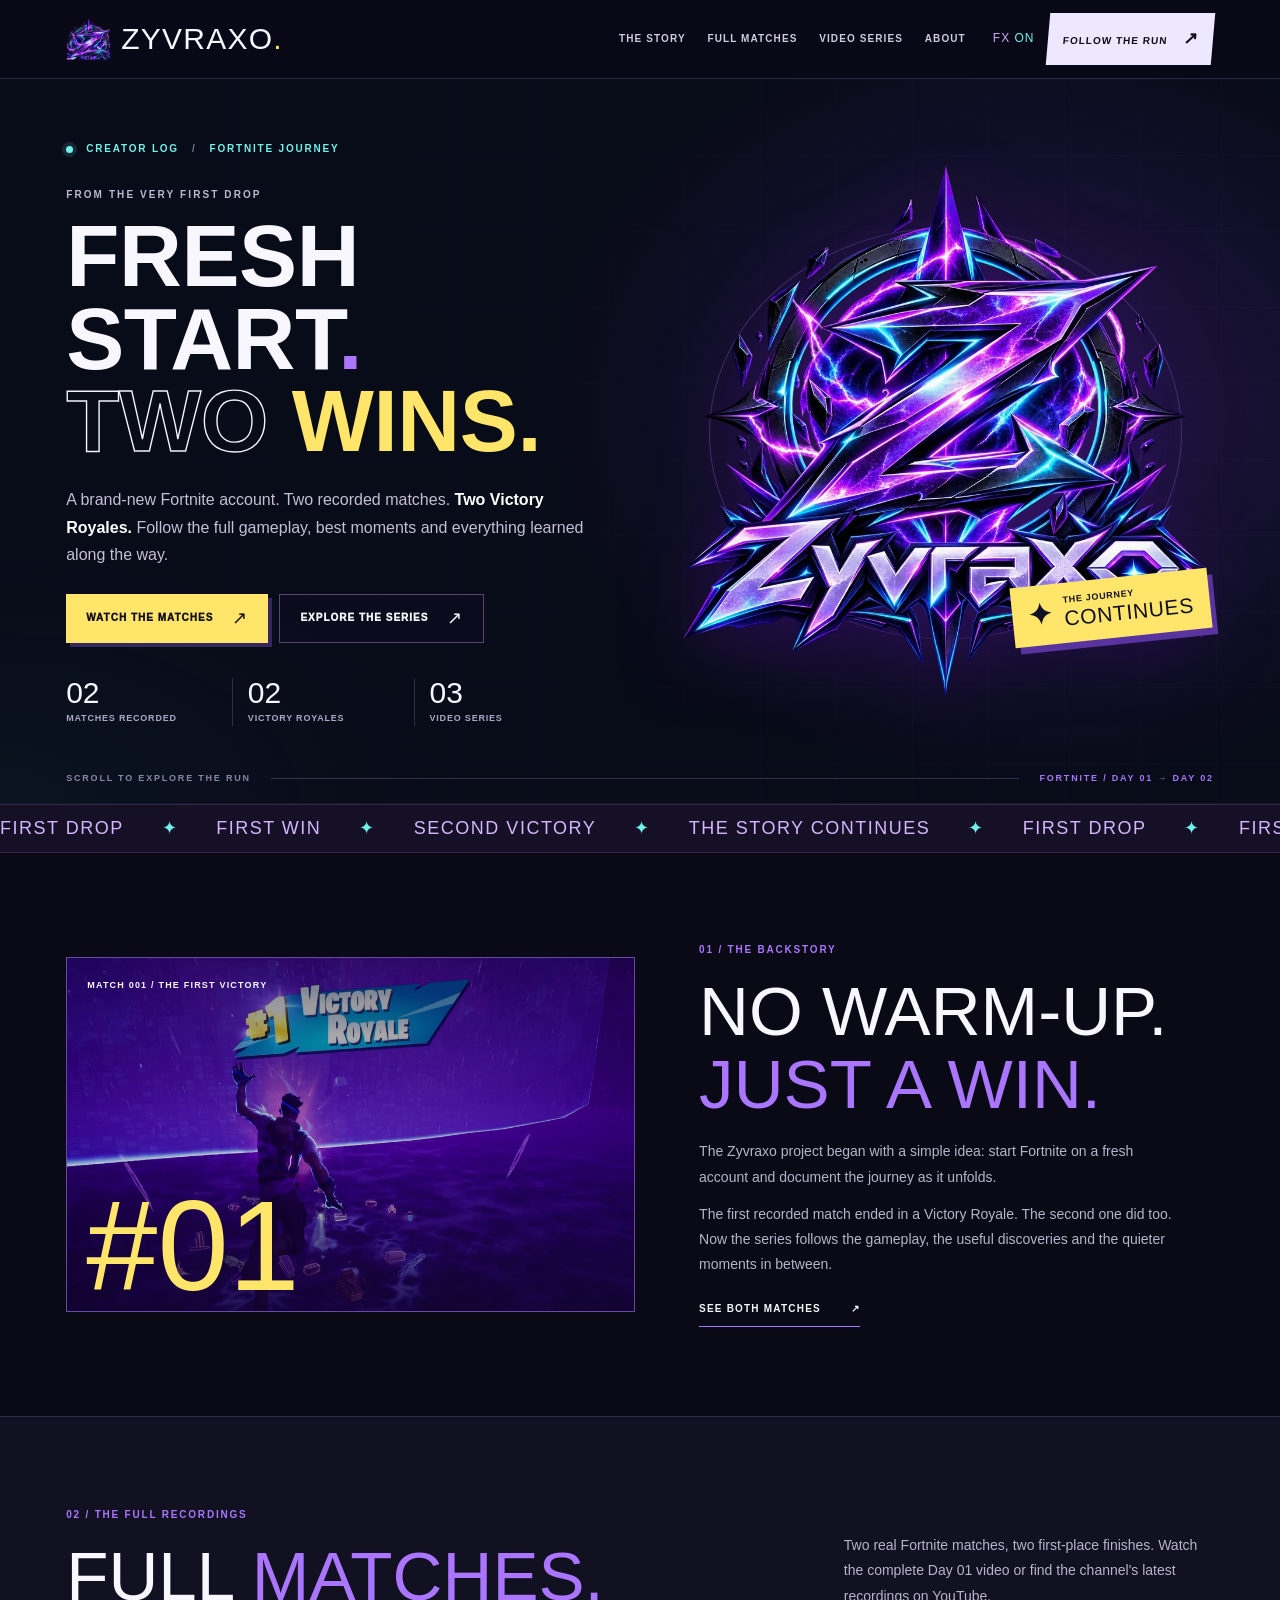
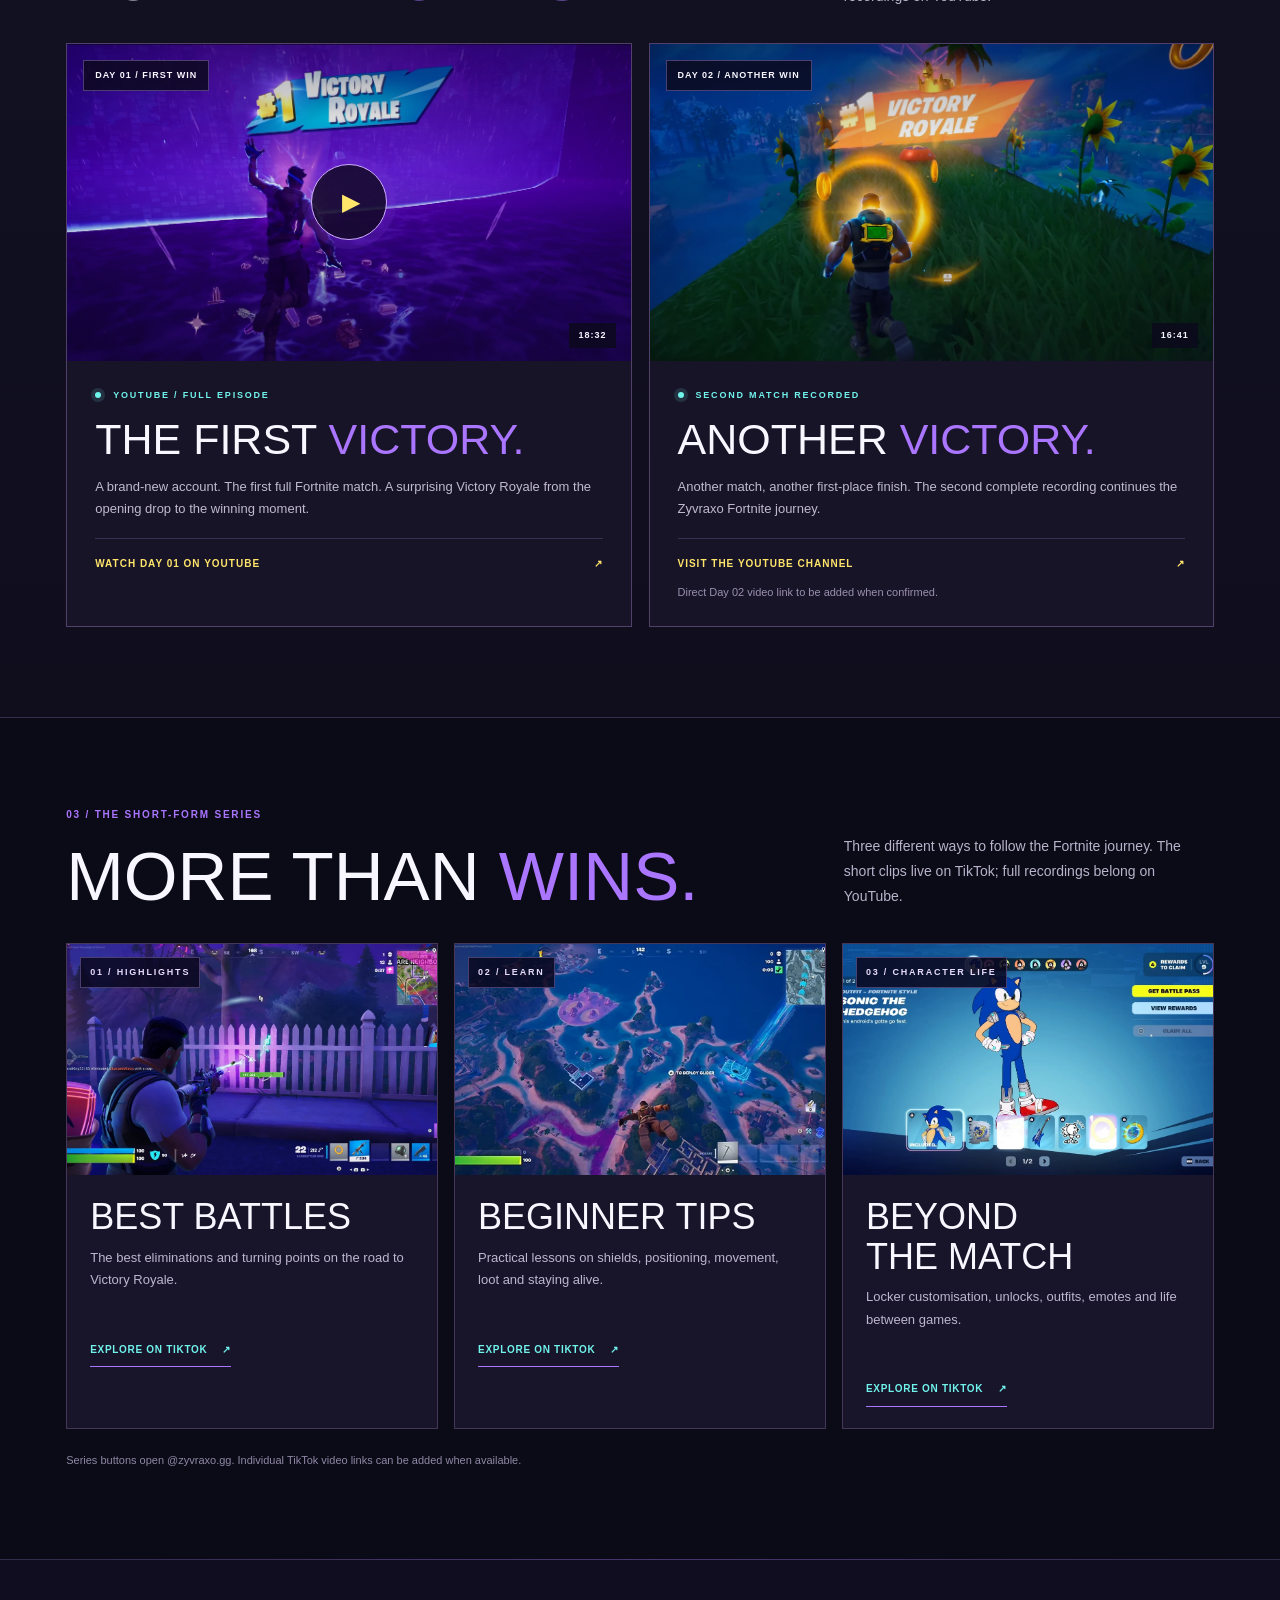
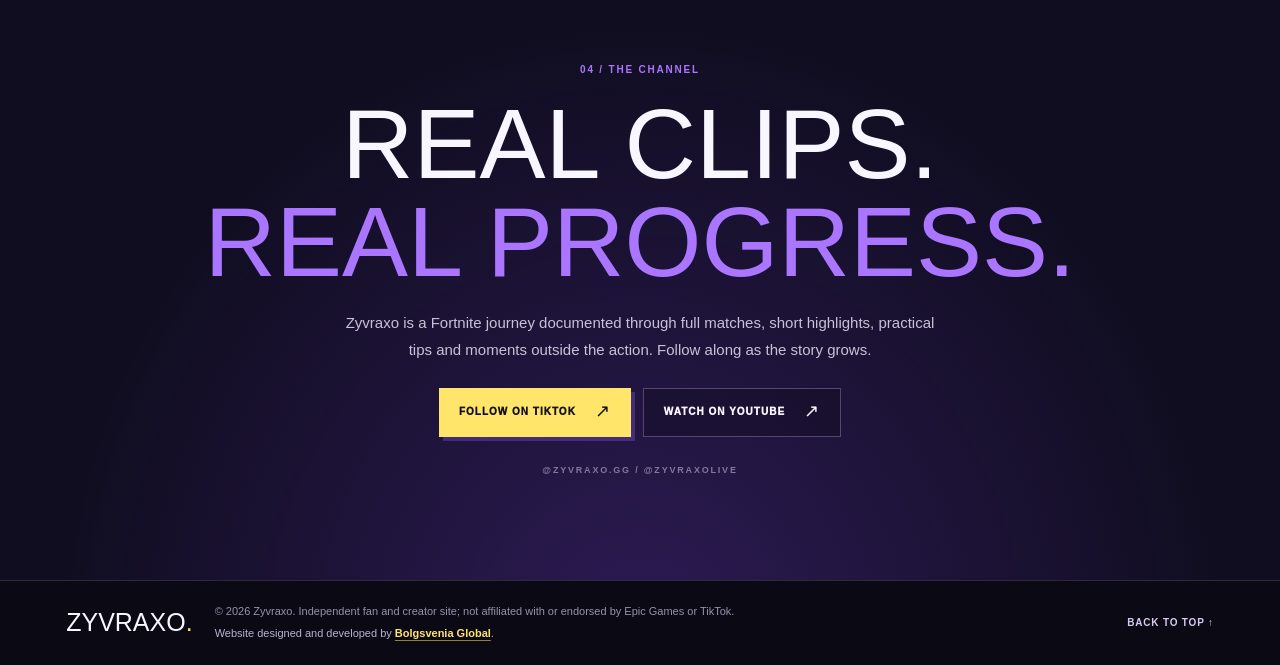
==== commit 8aba141e: "Improve Day 01 image and simplify website layout" ====
--- a/index.html
+++ b/index.html
@@ -5,12 +5,13 @@
   <meta name="viewport" content="width=device-width, initial-scale=1">
   <meta name="author" content="Bolgsvenia Global">
   <meta name="theme-color" content="#0a0918">
+  <link rel="canonical" href="https://zyvraxo.com/">
   <meta name="description" content="Zyvraxo — a Fortnite journey from the first drop. Two recorded matches, two Victory Royales, full gameplay, beginner tips and behind-the-match moments.">
   <meta property="og:type" content="website">
-  <meta property="og:url" content="https://bolgsven.github.io/zyvraxo-website/">
+  <meta property="og:url" content="https://zyvraxo.com/">
   <meta property="og:title" content="ZYVRAXO | First Drop. Two Wins.">
   <meta property="og:description" content="Two recorded Fortnite matches. Two Victory Royales. Follow the full matches, highlights, tips and character journey.">
-  <meta property="og:image" content="https://bolgsven.github.io/zyvraxo-website/assets/day02-victory.webp">
+  <meta property="og:image" content="https://zyvraxo.com/assets/day02-victory.webp">
   <meta name="twitter:card" content="summary_large_image">
   <title>ZYVRAXO | First Drop. Two Wins.</title>
   <link rel="icon" href="assets/favicon.png" type="image/png">
@@ -31,7 +32,6 @@
           <a href="#story">THE STORY</a>
           <a href="#matches">FULL MATCHES</a>
           <a href="#series">VIDEO SERIES</a>
-          <a href="#setup">LOADOUT</a>
           <a href="#about">ABOUT</a>
         </nav>
         <div class="header-actions">
@@ -81,7 +81,7 @@
 
       <section class="story section-pad content-width" id="story" aria-labelledby="story-title">
         <div class="story-photo">
-          <img src="assets/fortnite-victory.webp" width="948" height="540" alt="Real screenshot of Zyvraxo's first Fortnite Victory Royale" decoding="async">
+          <img src="assets/fortnite-victory-hd.png" width="1200" height="673" alt="Real screenshot of Zyvraxo's first Fortnite Victory Royale" decoding="async">
           <span class="story-photo-label">MATCH 001 / THE FIRST VICTORY</span>
           <span class="story-photo-number" aria-hidden="true">#01</span>
         </div>
@@ -103,7 +103,7 @@
           <div class="match-grid">
             <article class="match-card" aria-labelledby="day01-title">
               <div class="match-media" id="day01-player">
-                <img src="assets/fortnite-victory.webp" width="948" height="540" alt="Day 01 Fortnite Victory Royale gameplay screenshot" decoding="async">
+                <img src="assets/fortnite-victory-hd.png" width="1200" height="673" alt="Day 01 Fortnite Victory Royale gameplay screenshot" decoding="async">
                 <span class="match-media-shade" aria-hidden="true"></span>
                 <span class="match-media-tag">DAY 01 / FIRST WIN</span>
                 <button class="play-button" type="button" id="day01-play" aria-label="Play Zyvraxo Day 01 full Fortnite match here"><span aria-hidden="true">▶</span></button>
@@ -159,19 +159,10 @@
         </div>
       </section>
 
-      <section class="loadout section-pad content-width" id="setup" aria-labelledby="setup-title">
-        <div class="section-heading compact-heading"><div><div class="section-label">04 / BEHIND THE SCREEN</div><h2 id="setup-title">THE <em>LOADOUT.</em></h2></div><p>Recorded on PC, played with a DualSense controller and edited into short, focused videos.</p></div>
-        <div class="gear-grid">
-          <div class="gear-item"><span class="gear-symbol" aria-hidden="true">01</span><div><small>PLATFORM</small><strong>WINDOWS PC</strong></div></div>
-          <div class="gear-item"><span class="gear-symbol" aria-hidden="true">02</span><div><small>CONTROLLER</small><strong>PS5 DUALSENSE</strong></div></div>
-          <div class="gear-item"><span class="gear-symbol" aria-hidden="true">03</span><div><small>HEADPHONES</small><strong>NOTHING</strong></div></div>
-          <div class="gear-item"><span class="gear-symbol" aria-hidden="true">04</span><div><small>RECORD + EDIT</small><strong>OBS / CAPCUT</strong></div></div>
-        </div>
-      </section>
 
       <section class="follow" id="about" aria-labelledby="about-title">
         <div class="content-width follow-inner">
-          <div class="section-label">05 / THE CHANNEL</div>
+          <div class="section-label">04 / THE CHANNEL</div>
           <h2 id="about-title">REAL CLIPS.<br><span>REAL PROGRESS.</span></h2>
           <p>Zyvraxo is a Fortnite journey documented through full matches, short highlights, practical tips and moments outside the action. Follow along as the story grows.</p>
           <div class="follow-buttons">
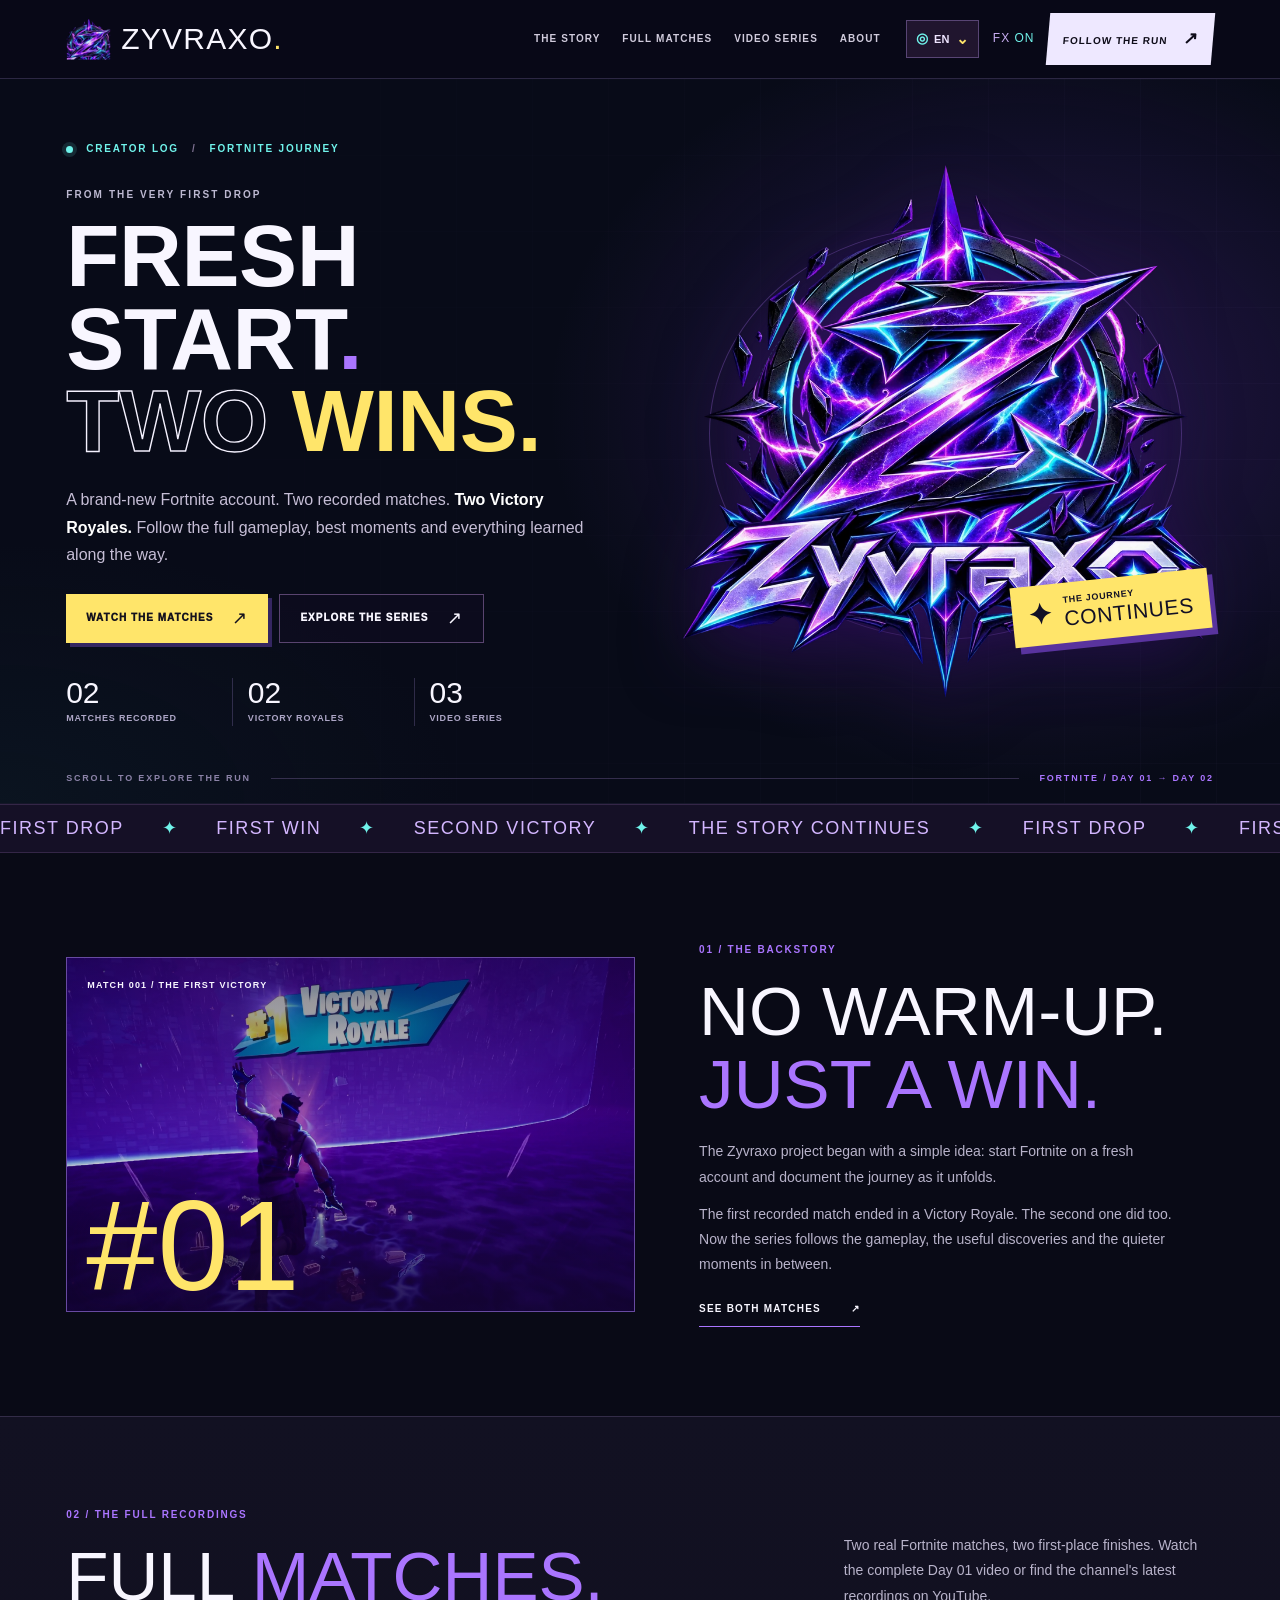
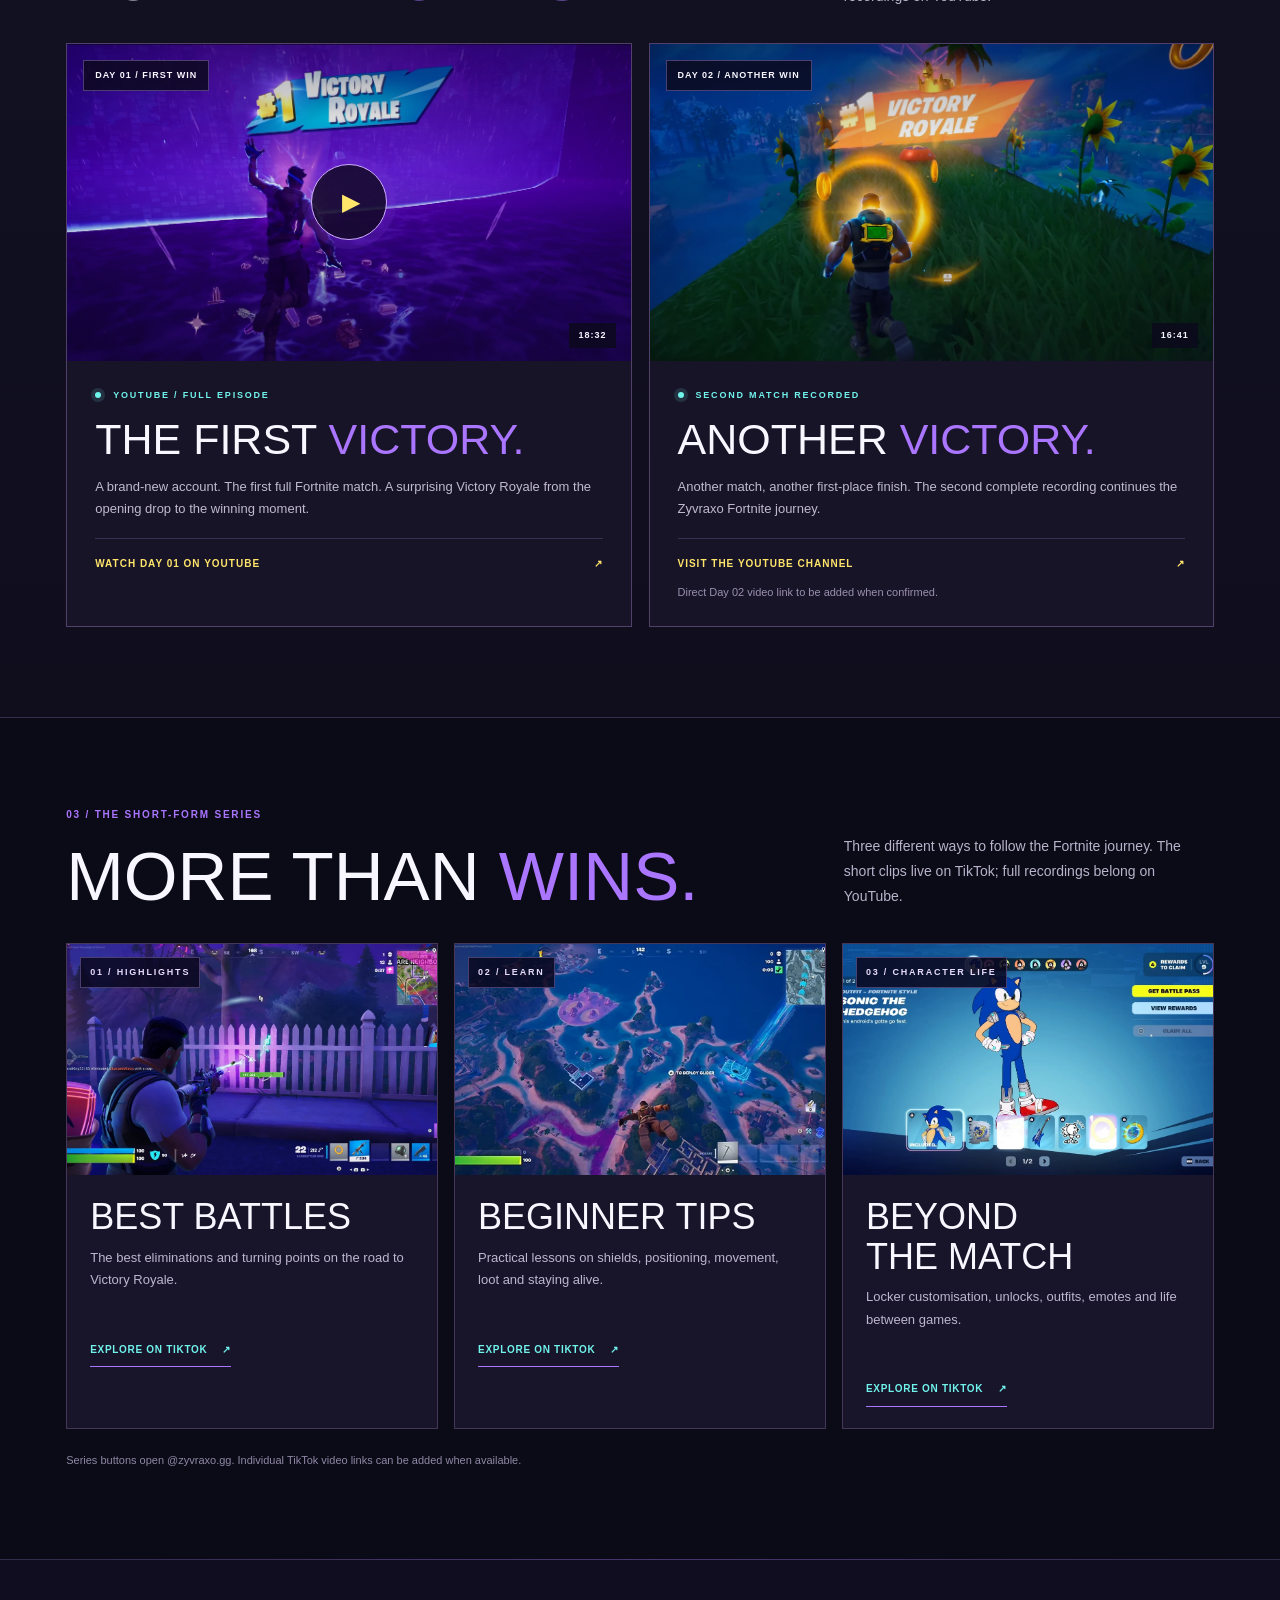
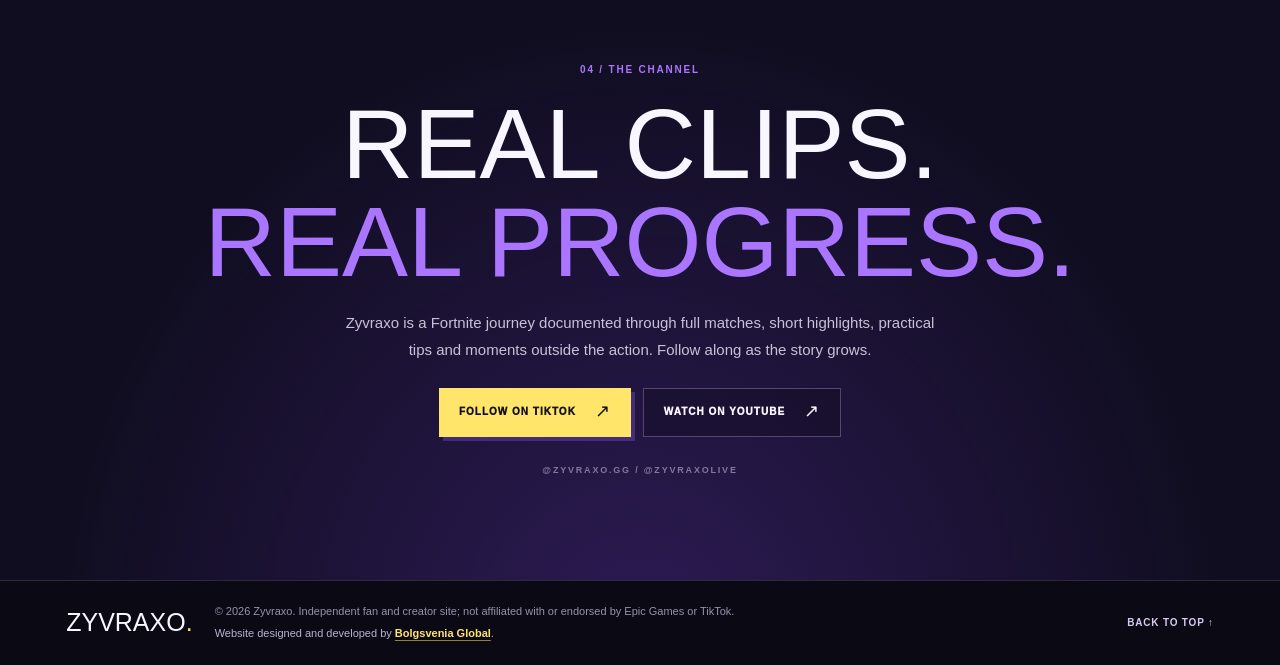
==== commit 09044fcd: "Add multilingual support For English, Spanish, Chinese and Urdu" ====
--- a/index.html
+++ b/index.html
@@ -1,189 +1,184 @@
-<!doctype html>
-<html lang="en-GB">
+<!DOCTYPE html>
+
+<html dir="ltr" lang="en-GB">
 <head>
-  <meta charset="utf-8">
-  <meta name="viewport" content="width=device-width, initial-scale=1">
-  <meta name="author" content="Bolgsvenia Global">
-  <meta name="theme-color" content="#0a0918">
-  <link rel="canonical" href="https://zyvraxo.com/">
-  <meta name="description" content="Zyvraxo — a Fortnite journey from the first drop. Two recorded matches, two Victory Royales, full gameplay, beginner tips and behind-the-match moments.">
-  <meta property="og:type" content="website">
-  <meta property="og:url" content="https://zyvraxo.com/">
-  <meta property="og:title" content="ZYVRAXO | First Drop. Two Wins.">
-  <meta property="og:description" content="Two recorded Fortnite matches. Two Victory Royales. Follow the full matches, highlights, tips and character journey.">
-  <meta property="og:image" content="https://zyvraxo.com/assets/day02-victory.webp">
-  <meta name="twitter:card" content="summary_large_image">
-  <title>ZYVRAXO | First Drop. Two Wins.</title>
-  <link rel="icon" href="assets/favicon.png" type="image/png">
-  <link rel="preload" href="assets/zyvraxo-logo-optimised.webp" as="image" type="image/webp" fetchpriority="high">
-  <link rel="stylesheet" href="styles.css">
-  <script src="script.js" defer></script>
-</head>
-<body>
-  <a class="skip-link" href="#main">Skip to content</a>
-  <div class="site-shell" id="top">
-    <header class="site-header">
-      <div class="header-inner content-width">
-        <a class="brand" href="#top" aria-label="Zyvraxo home">
-          <img class="brand-icon" src="assets/zyvraxo-mark.webp" width="52" height="52" alt="" decoding="async">
-          <span class="brand-name">ZYVRAXO<span class="brand-dot">.</span></span>
-        </a>
-        <nav class="primary-nav" id="primary-nav" aria-label="Primary navigation">
-          <a href="#story">THE STORY</a>
-          <a href="#matches">FULL MATCHES</a>
-          <a href="#series">VIDEO SERIES</a>
-          <a href="#about">ABOUT</a>
-        </nav>
-        <div class="header-actions">
-          <button class="fx-toggle" type="button" aria-pressed="true" aria-label="Turn visual effects off">FX <span class="fx-status">ON</span></button>
-          <a class="header-follow" href="https://www.tiktok.com/@zyvraxo.gg" target="_blank" rel="noopener noreferrer">FOLLOW THE RUN <span aria-hidden="true">↗</span></a>
-        </div>
-        <button class="menu-toggle" type="button" aria-controls="primary-nav" aria-expanded="false" aria-label="Open navigation">
-          <span></span><span></span><span></span>
-        </button>
-      </div>
-    </header>
-
-    <main id="main">
-      <section class="hero" aria-labelledby="hero-title">
-        <div class="hero-grid-overlay" aria-hidden="true"></div>
-        <div class="hero-inner content-width">
-          <div class="hero-copy">
-            <div class="eyebrow"><span class="status-dot" aria-hidden="true"></span> CREATOR LOG <span class="eyebrow-separator">/</span> FORTNITE JOURNEY</div>
-            <p class="superhead">FROM THE VERY FIRST DROP</p>
-            <h1 id="hero-title">FRESH<br>START<span class="punct">.</span><br><span class="hero-outline">TWO</span> <span class="hero-gold">WINS.</span></h1>
-            <p class="hero-intro">A brand-new Fortnite account. Two recorded matches. <strong>Two Victory Royales.</strong> Follow the full gameplay, best moments and everything learned along the way.</p>
-            <div class="hero-buttons">
-              <a class="button button-primary" href="#matches">WATCH THE MATCHES <span aria-hidden="true">↗</span></a>
-              <a class="button button-secondary" href="#series">EXPLORE THE SERIES <span aria-hidden="true">↗</span></a>
-            </div>
-            <div class="hero-stats" aria-label="Zyvraxo Fortnite journey statistics">
-              <div><strong>02</strong><span>MATCHES RECORDED</span></div>
-              <div><strong>02</strong><span>VICTORY ROYALES</span></div>
-              <div><strong>03</strong><span>VIDEO SERIES</span></div>
-            </div>
-          </div>
-          <div class="hero-art">
-            <div class="art-aura" aria-hidden="true"></div>
-            <div class="art-orbit" aria-hidden="true"></div>
-            <img class="hero-logo" src="assets/zyvraxo-logo-optimised.webp" width="920" height="920" alt="Original Zyvraxo neon purple and blue gaming logo" decoding="async" fetchpriority="high">
-            <div class="art-stamp"><span aria-hidden="true">✦</span><span>THE JOURNEY<br><strong>CONTINUES</strong></span></div>
-          </div>
-        </div>
-        <div class="hero-bottom content-width"><span>SCROLL TO EXPLORE THE RUN</span><span class="hero-bottom-line" aria-hidden="true"></span><span>FORTNITE / DAY 01 → DAY 02</span></div>
-      </section>
-      <div class="ticker" aria-label="First drop, first win, another victory">
-        <div class="ticker-track" aria-hidden="true">
-          <span>FIRST DROP</span><i>✦</i><span>FIRST WIN</span><i>✦</i><span>SECOND VICTORY</span><i>✦</i><span>THE STORY CONTINUES</span><i>✦</i>
-          <span>FIRST DROP</span><i>✦</i><span>FIRST WIN</span><i>✦</i><span>SECOND VICTORY</span><i>✦</i><span>THE STORY CONTINUES</span><i>✦</i>
-        </div>
-      </div>
-
-      <section class="story section-pad content-width" id="story" aria-labelledby="story-title">
-        <div class="story-photo">
-          <img src="assets/fortnite-victory-hd.png" width="1200" height="673" alt="Real screenshot of Zyvraxo's first Fortnite Victory Royale" decoding="async">
-          <span class="story-photo-label">MATCH 001 / THE FIRST VICTORY</span>
-          <span class="story-photo-number" aria-hidden="true">#01</span>
-        </div>
-        <div class="story-copy">
-          <div class="section-label">01 / THE BACKSTORY</div>
-          <h2 id="story-title">NO WARM-UP.<br><em>JUST A WIN.</em></h2>
-          <p>The Zyvraxo project began with a simple idea: start Fortnite on a fresh account and document the journey as it unfolds.</p>
-          <p>The first recorded match ended in a Victory Royale. The second one did too. Now the series follows the gameplay, the useful discoveries and the quieter moments in between.</p>
-          <a class="text-link" href="#matches">SEE BOTH MATCHES <span aria-hidden="true">↗</span></a>
-        </div>
-      </section>
-
-      <section class="matches section-pad" id="matches" aria-labelledby="matches-title">
-        <div class="content-width">
-          <div class="section-heading">
-            <div><div class="section-label">02 / THE FULL RECORDINGS</div><h2 id="matches-title">FULL <em>MATCHES.</em></h2></div>
-            <p>Two real Fortnite matches, two first-place finishes. Watch the complete Day 01 video or find the channel's latest recordings on YouTube.</p>
-          </div>
-          <div class="match-grid">
-            <article class="match-card" aria-labelledby="day01-title">
-              <div class="match-media" id="day01-player">
-                <img src="assets/fortnite-victory-hd.png" width="1200" height="673" alt="Day 01 Fortnite Victory Royale gameplay screenshot" decoding="async">
-                <span class="match-media-shade" aria-hidden="true"></span>
-                <span class="match-media-tag">DAY 01 / FIRST WIN</span>
-                <button class="play-button" type="button" id="day01-play" aria-label="Play Zyvraxo Day 01 full Fortnite match here"><span aria-hidden="true">▶</span></button>
-                <span class="match-duration">18:32</span>
-              </div>
-              <div class="match-content">
-                <div class="match-kicker"><span class="status-dot" aria-hidden="true"></span> YOUTUBE / FULL EPISODE</div>
-                <h3 id="day01-title">THE FIRST <span>VICTORY.</span></h3>
-                <p>A brand-new account. The first full Fortnite match. A surprising Victory Royale from the opening drop to the winning moment.</p>
-                <a class="match-link" href="https://youtu.be/WBRhlwIuE2M" target="_blank" rel="noopener noreferrer">WATCH DAY 01 ON YOUTUBE <span aria-hidden="true">↗</span></a>
-              </div>
-            </article>
-            <article class="match-card" aria-labelledby="day02-title">
-              <div class="match-media">
-                <img src="assets/day02-victory.webp" width="1200" height="675" alt="Real Day 02 Fortnite Victory Royale screenshot from Zyvraxo's recording" decoding="async">
-                <span class="match-media-shade" aria-hidden="true"></span>
-                <span class="match-media-tag">DAY 02 / ANOTHER WIN</span>
-                <span class="match-duration">16:41</span>
-              </div>
-              <div class="match-content">
-                <div class="match-kicker"><span class="status-dot" aria-hidden="true"></span> SECOND MATCH RECORDED</div>
-                <h3 id="day02-title">ANOTHER <span>VICTORY.</span></h3>
-                <p>Another match, another first-place finish. The second complete recording continues the Zyvraxo Fortnite journey.</p>
-                <a class="match-link" id="day02-link" href="https://www.youtube.com/@ZyvraxoLive" target="_blank" rel="noopener noreferrer">VISIT THE YOUTUBE CHANNEL <span aria-hidden="true">↗</span></a>
-                <p class="link-note" id="day02-note">Direct Day 02 video link to be added when confirmed.</p>
-              </div>
-            </article>
-          </div>
-        </div>
-      </section>
-
-      <section class="series section-pad" id="series" aria-labelledby="series-title">
-        <div class="content-width">
-          <div class="section-heading">
-            <div><div class="section-label">03 / THE SHORT-FORM SERIES</div><h2 id="series-title">MORE THAN <em>WINS.</em></h2></div>
-            <p>Three different ways to follow the Fortnite journey. The short clips live on TikTok; full recordings belong on YouTube.</p>
-          </div>
-          <div class="series-grid">
-            <article class="series-card">
-              <div class="series-media"><img src="assets/highlights.webp" width="1200" height="675" alt="Fortnite action recorded by Zyvraxo" decoding="async"><span class="series-index">01 / HIGHLIGHTS</span></div>
-              <div class="series-content"><h3>BEST BATTLES</h3><p>The best eliminations and turning points on the road to Victory Royale.</p><a class="series-link" href="https://www.tiktok.com/@zyvraxo.gg" target="_blank" rel="noopener noreferrer">EXPLORE ON TIKTOK <span aria-hidden="true">↗</span></a></div>
-            </article>
-            <article class="series-card">
-              <div class="series-media"><img src="assets/beginner-tips.webp" width="1200" height="675" alt="First Fortnite drop over the island from Zyvraxo's gameplay" decoding="async"><span class="series-index">02 / LEARN</span></div>
-              <div class="series-content"><h3>BEGINNER TIPS</h3><p>Practical lessons on shields, positioning, movement, loot and staying alive.</p><a class="series-link" href="https://www.tiktok.com/@zyvraxo.gg" target="_blank" rel="noopener noreferrer">EXPLORE ON TIKTOK <span aria-hidden="true">↗</span></a></div>
-            </article>
-            <article class="series-card">
-              <div class="series-media"><img src="assets/locker.webp" width="1200" height="675" alt="Fortnite Locker character rewards screen recorded by Zyvraxo" decoding="async"><span class="series-index">03 / CHARACTER LIFE</span></div>
-              <div class="series-content"><h3>BEYOND THE MATCH</h3><p>Locker customisation, unlocks, outfits, emotes and life between games.</p><a class="series-link" href="https://www.tiktok.com/@zyvraxo.gg" target="_blank" rel="noopener noreferrer">EXPLORE ON TIKTOK <span aria-hidden="true">↗</span></a></div>
-            </article>
-          </div>
-          <p class="series-note">Series buttons open @zyvraxo.gg. Individual TikTok video links can be added when available.</p>
-        </div>
-      </section>
-
-
-      <section class="follow" id="about" aria-labelledby="about-title">
-        <div class="content-width follow-inner">
-          <div class="section-label">04 / THE CHANNEL</div>
-          <h2 id="about-title">REAL CLIPS.<br><span>REAL PROGRESS.</span></h2>
-          <p>Zyvraxo is a Fortnite journey documented through full matches, short highlights, practical tips and moments outside the action. Follow along as the story grows.</p>
-          <div class="follow-buttons">
-            <a class="button button-primary" href="https://www.tiktok.com/@zyvraxo.gg" target="_blank" rel="noopener noreferrer">FOLLOW ON TIKTOK <span aria-hidden="true">↗</span></a>
-            <a class="button button-secondary" href="https://www.youtube.com/@ZyvraxoLive" target="_blank" rel="noopener noreferrer">WATCH ON YOUTUBE <span aria-hidden="true">↗</span></a>
-          </div>
-          <span class="follow-aside">@ZYVRAXO.GG / @ZYVRAXOLIVE</span>
-        </div>
-      </section>
-    </main>
-
-    <footer class="site-footer">
-      <div class="content-width footer-inner">
-        <a class="footer-brand" href="#top">ZYVRAXO<span>.</span></a>
-        <div class="footer-copy">
-          <p>© <span id="copyright-year">2026</span> Zyvraxo. Independent fan and creator site; not affiliated with or endorsed by Epic Games or TikTok.</p>
-          <p class="footer-credit">Website designed and developed by <a href="https://bolgsveniaglobal.co.uk/" target="_blank" rel="noopener noreferrer">Bolgsvenia Global</a>.</p>
-        </div>
-        <a class="footer-top" href="#top">BACK TO TOP ↑</a>
-      </div>
-    </footer>
-  </div>
+<meta charset="utf-8"/>
+<meta content="width=device-width, initial-scale=1" name="viewport"/>
+<meta content="Bolgsvenia Global" name="author"/>
+<meta content="en_GB" property="og:locale"/><meta content="#0a0918" name="theme-color"/>
+<link href="https://zyvraxo.com/" rel="canonical"/>
+<meta content="Zyvraxo — a Fortnite journey from the first drop. Two recorded matches, two Victory Royales, full gameplay, beginner tips and behind-the-match moments." name="description"/>
+<meta content="website" property="og:type"/>
+<meta content="https://zyvraxo.com/" property="og:url"/>
+<meta content="ZYVRAXO | First Drop. Two Wins." property="og:title"/>
+<meta content="Two recorded Fortnite matches. Two Victory Royales. Follow the full matches, highlights, tips and character journey." property="og:description"/>
+<meta content="https://zyvraxo.com/assets/day02-victory.webp" property="og:image"/>
+<meta content="summary_large_image" name="twitter:card"/>
+<title>ZYVRAXO | First Drop. Two Wins.</title>
+<link href="assets/favicon.png" rel="icon" type="image/png"/>
+<link as="image" fetchpriority="high" href="assets/zyvraxo-logo-optimised.webp" rel="preload" type="image/webp"/>
+<link href="styles.css" rel="stylesheet"/>
+<script defer="" src="script.js"></script>
+<link href="https://zyvraxo.com/" hreflang="en-GB" rel="alternate"/><link href="https://zyvraxo.com/es/" hreflang="es-ES" rel="alternate"/><link href="https://zyvraxo.com/zh/" hreflang="zh-Hans" rel="alternate"/><link href="https://zyvraxo.com/ur/" hreflang="ur-PK" rel="alternate"/><link href="https://zyvraxo.com/" hreflang="x-default" rel="alternate"/></head>
+<body class="lang-en">
+<a class="skip-link" href="#main">Skip to content</a>
+<div class="site-shell" id="top">
+<header class="site-header">
+<div class="header-inner content-width">
+<a aria-label="Zyvraxo home" class="brand" href="#top">
+<img alt="" class="brand-icon" decoding="async" height="52" src="assets/zyvraxo-mark.webp" width="52"/>
+<span class="brand-name">ZYVRAXO<span class="brand-dot">.</span></span>
+</a>
+<nav aria-label="Primary navigation" class="primary-nav" id="primary-nav">
+<a href="#story">THE STORY</a>
+<a href="#matches">FULL MATCHES</a>
+<a href="#series">VIDEO SERIES</a>
+<a href="#about">ABOUT</a>
+</nav>
+<div class="header-actions">
+<details class="language-picker" id="language-picker"><summary aria-label="Select language"><span aria-hidden="true" class="language-globe">◎</span><span class="language-current">EN</span><span aria-hidden="true" class="language-chevron">⌄</span></summary><nav aria-label="Select language" class="language-list"><a aria-current="page" href="./" hreflang="en-GB" lang="en-GB">English</a><a href="./es/" hreflang="es-ES" lang="es-ES">Español</a><a href="./zh/" hreflang="zh-Hans" lang="zh-Hans">简体中文</a><a href="./ur/" hreflang="ur-PK" lang="ur-PK">اردو</a></nav></details><button aria-label="Turn visual effects off" aria-pressed="true" class="fx-toggle" type="button">FX <span class="fx-status">ON</span></button>
+<a class="header-follow" href="https://www.tiktok.com/@zyvraxo.gg" rel="noopener noreferrer" target="_blank">FOLLOW THE RUN <span aria-hidden="true">↗</span></a>
+</div>
+<button aria-controls="primary-nav" aria-expanded="false" aria-label="Open navigation" class="menu-toggle" type="button">
+<span></span><span></span><span></span>
+</button>
+</div>
+</header>
+<main id="main">
+<section aria-labelledby="hero-title" class="hero">
+<div aria-hidden="true" class="hero-grid-overlay"></div>
+<div class="hero-inner content-width">
+<div class="hero-copy">
+<div class="eyebrow"><span aria-hidden="true" class="status-dot"></span> CREATOR LOG <span class="eyebrow-separator">/</span> FORTNITE JOURNEY</div>
+<p class="superhead">FROM THE VERY FIRST DROP</p>
+<h1 id="hero-title">FRESH<br/>START<span class="punct">.</span><br/><span class="hero-outline">TWO</span> <span class="hero-gold">WINS.</span></h1>
+<p class="hero-intro">A brand-new Fortnite account. Two recorded matches. <strong>Two Victory Royales.</strong> Follow the full gameplay, best moments and everything learned along the way.</p>
+<div class="hero-buttons">
+<a class="button button-primary" href="#matches">WATCH THE MATCHES <span aria-hidden="true">↗</span></a>
+<a class="button button-secondary" href="#series">EXPLORE THE SERIES <span aria-hidden="true">↗</span></a>
+</div>
+<div aria-label="Zyvraxo Fortnite journey statistics" class="hero-stats">
+<div><strong>02</strong><span>MATCHES RECORDED</span></div>
+<div><strong>02</strong><span>VICTORY ROYALES</span></div>
+<div><strong>03</strong><span>VIDEO SERIES</span></div>
+</div>
+</div>
+<div class="hero-art">
+<div aria-hidden="true" class="art-aura"></div>
+<div aria-hidden="true" class="art-orbit"></div>
+<img alt="Original Zyvraxo neon purple and blue gaming logo" class="hero-logo" decoding="async" fetchpriority="high" height="920" src="assets/zyvraxo-logo-optimised.webp" width="920"/>
+<div class="art-stamp"><span aria-hidden="true">✦</span><span>THE JOURNEY<br/><strong>CONTINUES</strong></span></div>
+</div>
+</div>
+<div class="hero-bottom content-width"><span>SCROLL TO EXPLORE THE RUN</span><span aria-hidden="true" class="hero-bottom-line"></span><span>FORTNITE / DAY 01 → DAY 02</span></div>
+</section>
+<div aria-label="First drop, first win, another victory" class="ticker">
+<div aria-hidden="true" class="ticker-track">
+<span>FIRST DROP</span><i>✦</i><span>FIRST WIN</span><i>✦</i><span>SECOND VICTORY</span><i>✦</i><span>THE STORY CONTINUES</span><i>✦</i>
+<span>FIRST DROP</span><i>✦</i><span>FIRST WIN</span><i>✦</i><span>SECOND VICTORY</span><i>✦</i><span>THE STORY CONTINUES</span><i>✦</i>
+</div>
+</div>
+<section aria-labelledby="story-title" class="story section-pad content-width" id="story">
+<div class="story-photo">
+<img alt="Real screenshot of Zyvraxo's first Fortnite Victory Royale" decoding="async" height="673" src="assets/fortnite-victory-hd.png" width="1200"/>
+<span class="story-photo-label">MATCH 001 / THE FIRST VICTORY</span>
+<span aria-hidden="true" class="story-photo-number">#01</span>
+</div>
+<div class="story-copy">
+<div class="section-label">01 / THE BACKSTORY</div>
+<h2 id="story-title">NO WARM-UP.<br/><em>JUST A WIN.</em></h2>
+<p>The Zyvraxo project began with a simple idea: start Fortnite on a fresh account and document the journey as it unfolds.</p>
+<p>The first recorded match ended in a Victory Royale. The second one did too. Now the series follows the gameplay, the useful discoveries and the quieter moments in between.</p>
+<a class="text-link" href="#matches">SEE BOTH MATCHES <span aria-hidden="true">↗</span></a>
+</div>
+</section>
+<section aria-labelledby="matches-title" class="matches section-pad" id="matches">
+<div class="content-width">
+<div class="section-heading">
+<div><div class="section-label">02 / THE FULL RECORDINGS</div><h2 id="matches-title">FULL <em>MATCHES.</em></h2></div>
+<p>Two real Fortnite matches, two first-place finishes. Watch the complete Day 01 video or find the channel's latest recordings on YouTube.</p>
+</div>
+<div class="match-grid">
+<article aria-labelledby="day01-title" class="match-card">
+<div class="match-media" id="day01-player">
+<img alt="Day 01 Fortnite Victory Royale gameplay screenshot" decoding="async" height="673" src="assets/fortnite-victory-hd.png" width="1200"/>
+<span aria-hidden="true" class="match-media-shade"></span>
+<span class="match-media-tag">DAY 01 / FIRST WIN</span>
+<button aria-label="Play Zyvraxo Day 01 full Fortnite match here" class="play-button" id="day01-play" type="button"><span aria-hidden="true">▶</span></button>
+<span class="match-duration">18:32</span>
+</div>
+<div class="match-content">
+<div class="match-kicker"><span aria-hidden="true" class="status-dot"></span> YOUTUBE / FULL EPISODE</div>
+<h3 id="day01-title">THE FIRST <span>VICTORY.</span></h3>
+<p>A brand-new account. The first full Fortnite match. A surprising Victory Royale from the opening drop to the winning moment.</p>
+<a class="match-link" href="https://youtu.be/WBRhlwIuE2M" rel="noopener noreferrer" target="_blank">WATCH DAY 01 ON YOUTUBE <span aria-hidden="true">↗</span></a>
+</div>
+</article>
+<article aria-labelledby="day02-title" class="match-card">
+<div class="match-media">
+<img alt="Real Day 02 Fortnite Victory Royale screenshot from Zyvraxo's recording" decoding="async" height="675" src="assets/day02-victory.webp" width="1200"/>
+<span aria-hidden="true" class="match-media-shade"></span>
+<span class="match-media-tag">DAY 02 / ANOTHER WIN</span>
+<span class="match-duration">16:41</span>
+</div>
+<div class="match-content">
+<div class="match-kicker"><span aria-hidden="true" class="status-dot"></span> SECOND MATCH RECORDED</div>
+<h3 id="day02-title">ANOTHER <span>VICTORY.</span></h3>
+<p>Another match, another first-place finish. The second complete recording continues the Zyvraxo Fortnite journey.</p>
+<a class="match-link" href="https://www.youtube.com/@ZyvraxoLive" id="day02-link" rel="noopener noreferrer" target="_blank">VISIT THE YOUTUBE CHANNEL <span aria-hidden="true">↗</span></a>
+<p class="link-note" id="day02-note">Direct Day 02 video link to be added when confirmed.</p>
+</div>
+</article>
+</div>
+</div>
+</section>
+<section aria-labelledby="series-title" class="series section-pad" id="series">
+<div class="content-width">
+<div class="section-heading">
+<div><div class="section-label">03 / THE SHORT-FORM SERIES</div><h2 id="series-title">MORE THAN <em>WINS.</em></h2></div>
+<p>Three different ways to follow the Fortnite journey. The short clips live on TikTok; full recordings belong on YouTube.</p>
+</div>
+<div class="series-grid">
+<article class="series-card">
+<div class="series-media"><img alt="Fortnite action recorded by Zyvraxo" decoding="async" height="675" src="assets/highlights.webp" width="1200"/><span class="series-index">01 / HIGHLIGHTS</span></div>
+<div class="series-content"><h3>BEST BATTLES</h3><p>The best eliminations and turning points on the road to Victory Royale.</p><a class="series-link" href="https://www.tiktok.com/@zyvraxo.gg" rel="noopener noreferrer" target="_blank">EXPLORE ON TIKTOK <span aria-hidden="true">↗</span></a></div>
+</article>
+<article class="series-card">
+<div class="series-media"><img alt="First Fortnite drop over the island from Zyvraxo's gameplay" decoding="async" height="675" src="assets/beginner-tips.webp" width="1200"/><span class="series-index">02 / LEARN</span></div>
+<div class="series-content"><h3>BEGINNER TIPS</h3><p>Practical lessons on shields, positioning, movement, loot and staying alive.</p><a class="series-link" href="https://www.tiktok.com/@zyvraxo.gg" rel="noopener noreferrer" target="_blank">EXPLORE ON TIKTOK <span aria-hidden="true">↗</span></a></div>
+</article>
+<article class="series-card">
+<div class="series-media"><img alt="Fortnite Locker character rewards screen recorded by Zyvraxo" decoding="async" height="675" src="assets/locker.webp" width="1200"/><span class="series-index">03 / CHARACTER LIFE</span></div>
+<div class="series-content"><h3>BEYOND THE MATCH</h3><p>Locker customisation, unlocks, outfits, emotes and life between games.</p><a class="series-link" href="https://www.tiktok.com/@zyvraxo.gg" rel="noopener noreferrer" target="_blank">EXPLORE ON TIKTOK <span aria-hidden="true">↗</span></a></div>
+</article>
+</div>
+<p class="series-note">Series buttons open @zyvraxo.gg. Individual TikTok video links can be added when available.</p>
+</div>
+</section>
+<section aria-labelledby="about-title" class="follow" id="about">
+<div class="content-width follow-inner">
+<div class="section-label">04 / THE CHANNEL</div>
+<h2 id="about-title">REAL CLIPS.<br/><span>REAL PROGRESS.</span></h2>
+<p>Zyvraxo is a Fortnite journey documented through full matches, short highlights, practical tips and moments outside the action. Follow along as the story grows.</p>
+<div class="follow-buttons">
+<a class="button button-primary" href="https://www.tiktok.com/@zyvraxo.gg" rel="noopener noreferrer" target="_blank">FOLLOW ON TIKTOK <span aria-hidden="true">↗</span></a>
+<a class="button button-secondary" href="https://www.youtube.com/@ZyvraxoLive" rel="noopener noreferrer" target="_blank">WATCH ON YOUTUBE <span aria-hidden="true">↗</span></a>
+</div>
+<span class="follow-aside">@ZYVRAXO.GG / @ZYVRAXOLIVE</span>
+</div>
+</section>
+</main>
+<footer class="site-footer">
+<div class="content-width footer-inner">
+<a class="footer-brand" href="#top">ZYVRAXO<span>.</span></a>
+<div class="footer-copy">
+<p>© <span id="copyright-year">2026</span> Zyvraxo. Independent fan and creator site; not affiliated with or endorsed by Epic Games or TikTok.</p>
+<p class="footer-credit">Website designed and developed by <a href="https://bolgsveniaglobal.co.uk/" rel="noopener noreferrer" target="_blank">Bolgsvenia Global</a>.</p>
+</div>
+<a class="footer-top" href="#top">BACK TO TOP ↑</a>
+</div>
+</footer>
+</div>
 </body>
 </html>
+
--- a/styles.css
+++ b/styles.css
@@ -53,3 +53,43 @@
 @keyframes float{from{transform:translateY(4px) rotate(-.8deg)}to{transform:translateY(-10px) rotate(.8deg)}}@keyframes aura{from{transform:scale(.94);opacity:.76}to{transform:scale(1.06);opacity:1}}@keyframes ticker{to{transform:translateX(-50%)}}
 .effects-off .ticker-track,.effects-off .hero-logo,.effects-off .art-aura{animation:none}.effects-off .art-aura{opacity:.6}
 @media(prefers-reduced-motion:reduce){*,*::before,*::after{animation-duration:.01ms!important;animation-iteration-count:1!important;transition-duration:.01ms!important;scroll-behavior:auto!important}}
+
+
+/* Four-language selector and typography: EN / ES / zh-Hans / UR (RTL) */
+.language-picker{position:relative;z-index:55;flex:0 0 auto;color:#eee4ff;font-family:var(--body)}
+.language-picker summary{list-style:none;display:flex;align-items:center;justify-content:center;gap:6px;border:1px solid rgba(192,159,247,.35);background:#20152e;min-width:66px;min-height:36px;padding:6px 9px;font-size:11px;letter-spacing:0.2px;font-weight:800;cursor:pointer;white-space:nowrap}
+.language-picker summary::-webkit-details-marker{display:none}.language-picker summary::marker{content:''}
+.language-picker summary:hover,.language-picker[open] summary{border-color:var(--violet);background:#332047}
+.language-picker .language-globe{color:var(--cyan);font-size:14px}.language-chevron{color:var(--yellow);font-size:15px}
+.language-list{position:absolute;top:calc(100% + 8px);inset-inline-end:0;background:#19132e;min-width:172px;border:1px solid #8064b1;box-shadow:0 18px 32px rgba(0,0,0,.46);padding:6px;z-index:90;display:flex;flex-direction:column;gap:3px}
+.language-list a{font-size:13px;line-height:1.55;padding:9px 12px;display:block;white-space:nowrap;color:#eae1fc;font-weight:650;letter-spacing:0;text-align:start}
+.language-list a:hover,.language-list a:focus-visible{background:#34234d;color:var(--yellow)}
+.language-list a[aria-current='page']{background:#3b2759;color:var(--yellow);border-inline-start:3px solid var(--cyan)}
+/* Chinese requires CJK fonts and readable natural script spacing */
+.lang-zh{--display:'Noto Sans CJK SC','Microsoft YaHei','PingFang SC',sans-serif;--body:'Noto Sans CJK SC','Microsoft YaHei','PingFang SC',sans-serif}
+.lang-zh .hero h1{font-size:clamp(64px,7vw,96px);line-height:1.12}.lang-zh h2,.lang-zh h3{line-height:1.2}.lang-zh .brand-name{font-family:Impact,'Arial Black',sans-serif}
+.lang-zh .hero-outline{-webkit-text-stroke:1.25px #f5f2ff}.lang-zh .ticker-track{letter-spacing:2px}.lang-zh .section-label,.lang-zh .eyebrow,.lang-zh .superhead{letter-spacing:1px}
+/* Urdu runs right to left, but images and branded wordmarks keep their orientation. */
+.lang-ur{--body:'Noto Naskh Arabic','Urdu Typesetting','Noto Sans Arabic',Tahoma,sans-serif;--display:'Noto Naskh Arabic','Urdu Typesetting','Noto Sans Arabic',Tahoma,sans-serif;font-size:17px;line-height:1.9}
+.lang-ur .brand-name,.lang-ur .footer-brand,.lang-ur .fx-toggle,.lang-ur .hero-stats strong,.lang-ur .story-photo-number,.lang-ur .gear-symbol{font-family:Impact,'Arial Black',sans-serif}
+.lang-ur h1,.lang-ur h2,.lang-ur h3{font-weight:900;letter-spacing:0;text-wrap:balance;line-height:1.28}
+.lang-ur .hero h1{font-size:clamp(54px,6.3vw,85px);line-height:1.2}.lang-ur .hero-outline{-webkit-text-stroke:1px #f5f2ff}
+.lang-ur .story-copy h2,.lang-ur .section-heading h2{font-size:clamp(42px,4.8vw,66px)}
+.lang-ur .follow-inner h2{font-size:clamp(52px,6.8vw,80px)}
+.lang-ur .match-content h3{font-size:clamp(30px,3.2vw,45px)}
+.lang-ur .series-content h3{font-size:clamp(28px,2.7vw,38px)}
+.lang-ur .story-copy p,.lang-ur .match-content p,.lang-ur .series-content p,.lang-ur .follow-inner p,.lang-ur .section-heading>p{font-size:16px;line-height:1.9}
+.lang-ur .nav a,.lang-ur .primary-nav a,.lang-ur .button,.lang-ur .match-link,.lang-ur .series-link,.lang-ur .header-follow,.lang-ur .section-label,.lang-ur .eyebrow,.lang-ur .superhead,.lang-ur .match-kicker,.lang-ur .ticker,.lang-ur .hero-stats span{letter-spacing:0;font-family:var(--body)}
+.lang-ur .primary-nav a{font-size:14px}.lang-ur .header-follow{font-size:12px}.lang-ur .button{font-size:14px;white-space:normal;line-height:1.5;min-height:50px}
+.lang-ur .section-label,.lang-ur .eyebrow,.lang-ur .match-kicker{font-size:13px}.lang-ur .hero-stats span{font-size:12px}.lang-ur .match-media-tag,.lang-ur .series-index{font-size:12px;letter-spacing:0}
+.lang-ur .hero-intro{line-height:1.8;font-size:17px}.lang-ur .story-photo-number{left:auto;right:20px}.lang-ur .story-photo-label{left:auto;right:20px}
+.lang-ur .art-stamp{right:auto;left:8px}.lang-ur .match-media-tag{left:auto;right:16px}.lang-ur .match-duration{right:auto;left:15px}
+.lang-ur .hero-stats div{border-right:0;border-left:1px solid rgba(188,160,245,.22)}.lang-ur .hero-stats div:last-child{border:0}
+.lang-ur .hero-buttons .button span,.lang-ur .follow-buttons .button span,.lang-ur .series-link span,.lang-ur .match-link span{direction:ltr;display:inline-block}
+.lang-ur .ticker-track{font-size:21px;letter-spacing:0}.lang-ur .footer-copy p{font-size:13px;line-height:1.85}
+.lang-ur .brand,.lang-ur .header-actions,.lang-ur .language-picker{direction:ltr}.lang-ur .language-list{direction:rtl}.lang-ur .hero-logo{transform:initial}
+/* Menu remains usable on small phones in all languages */
+@media(max-width:1150px){.header-inner{gap:12px}.language-picker summary{min-width:61px}}
+@media(max-width:930px){.primary-nav{direction:inherit}.language-list{min-width:165px}}
+@media(max-width:600px){.header-follow{display:none}.language-picker summary{min-width:57px;padding-inline:7px}.header-actions{gap:6px}.header-inner{gap:8px}}
+@media(max-width:490px){.lang-zh .hero h1{font-size:clamp(53px,13vw,76px)}.lang-ur .hero h1{font-size:clamp(45px,11vw,62px)}.lang-ur .story-copy h2,.lang-ur .section-heading h2{font-size:clamp(37px,9.5vw,52px)}.lang-ur .hero-intro{font-size:16px}.lang-ur .match-content h3{font-size:32px}.lang-ur .series-content h3{font-size:33px}.lang-ur .follow-inner h2{font-size:clamp(39px,10vw,56px)}}
